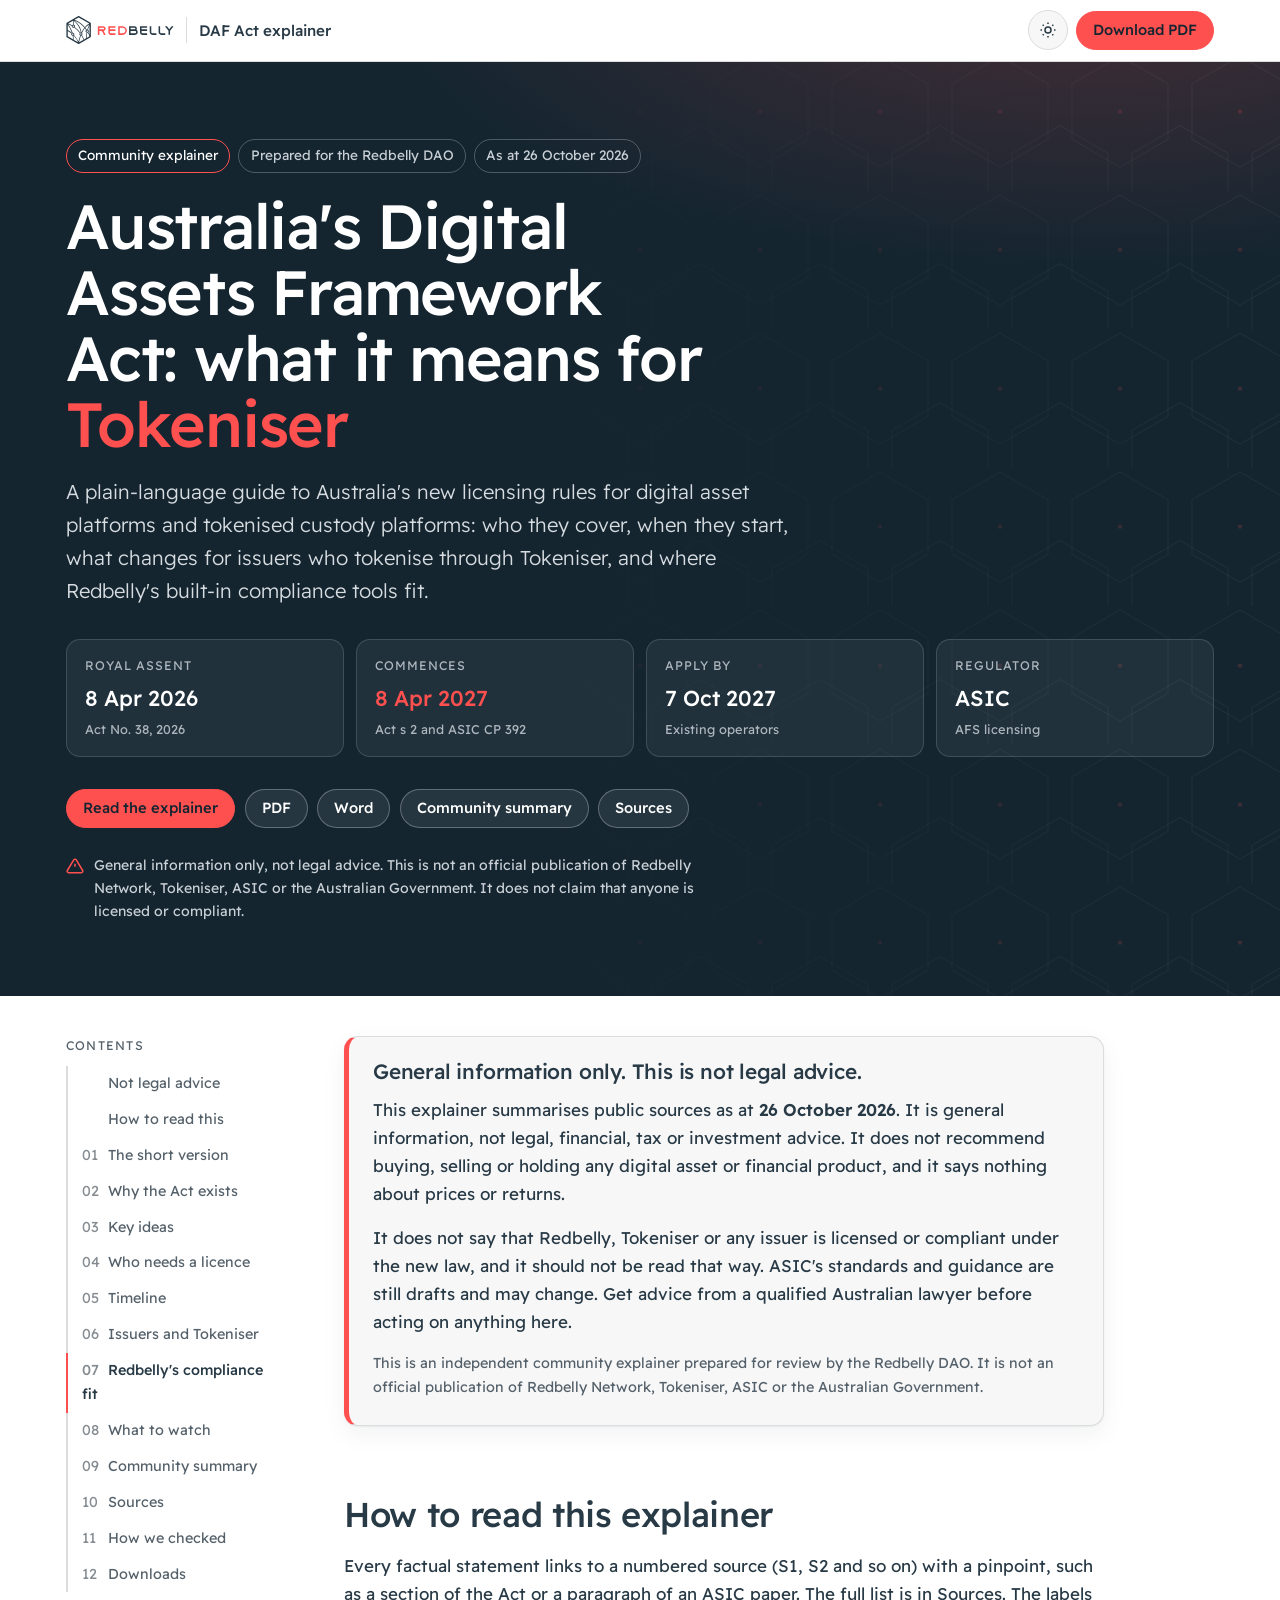
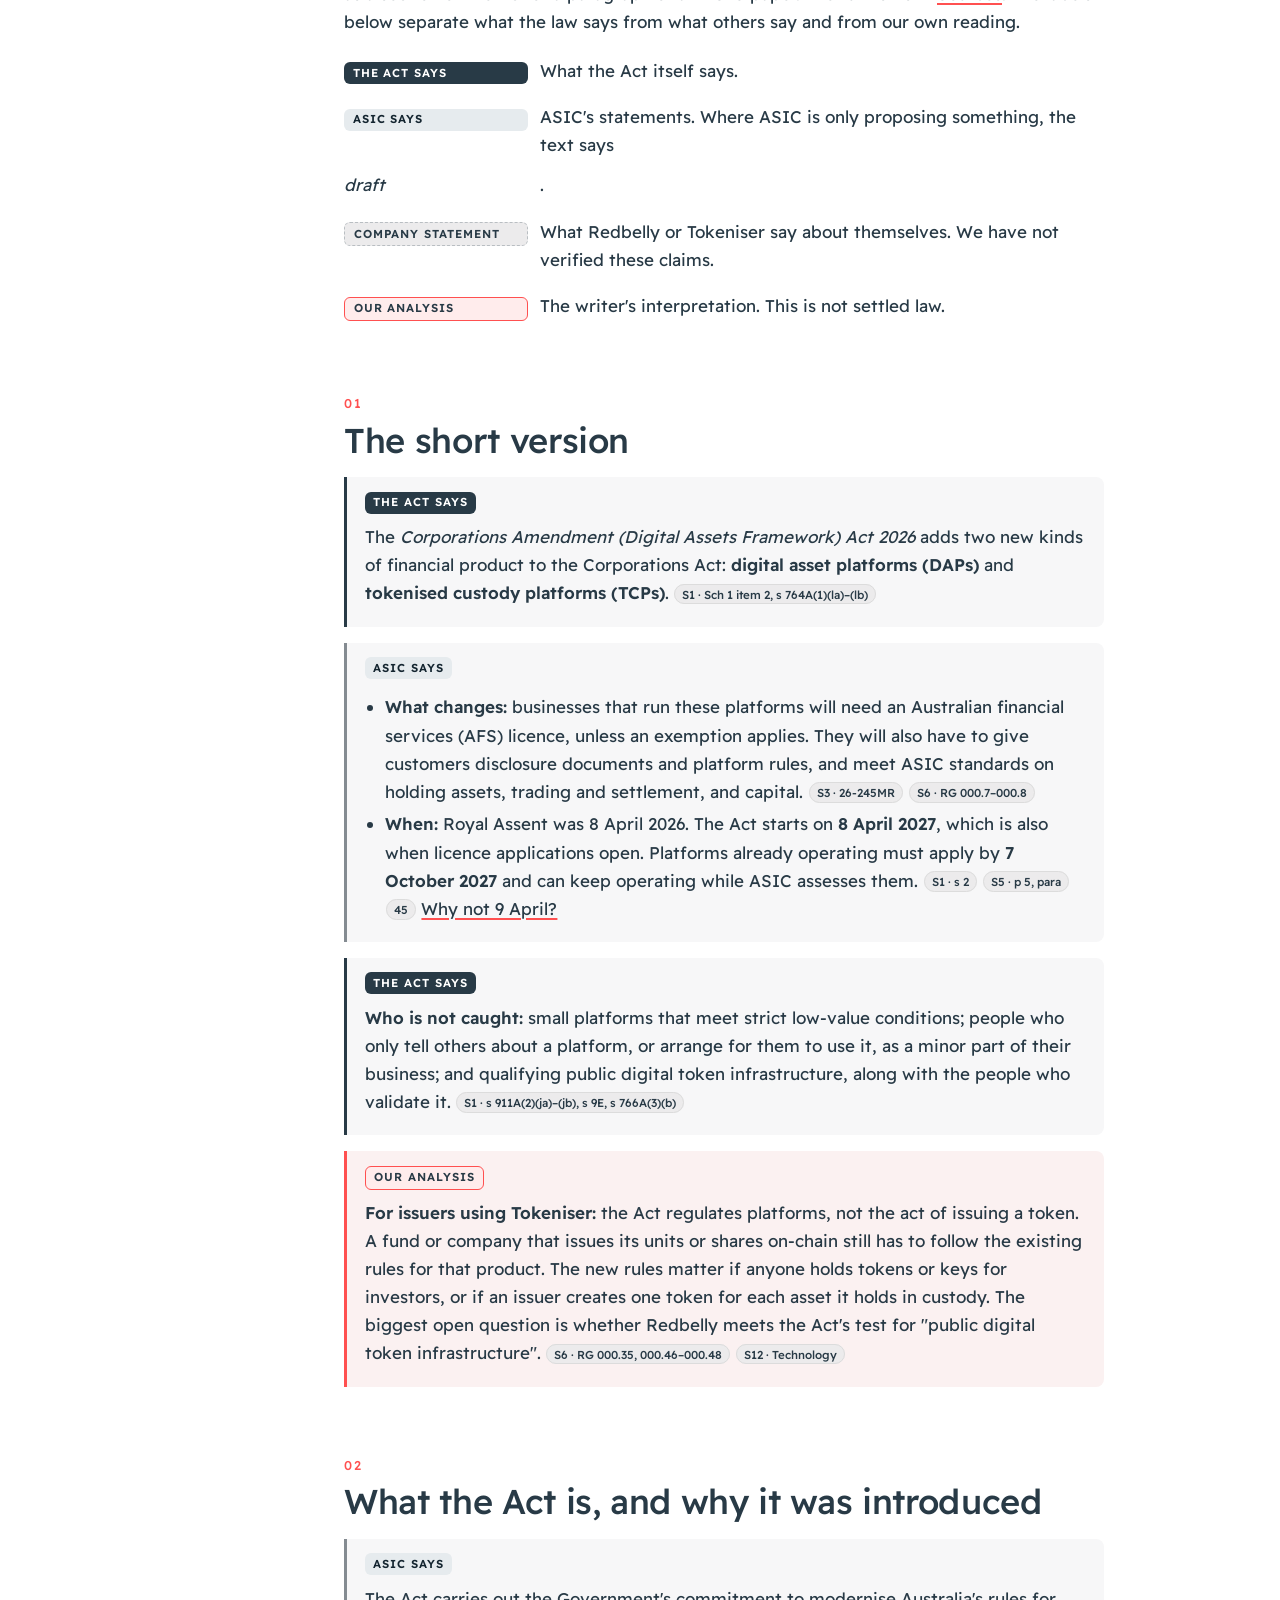
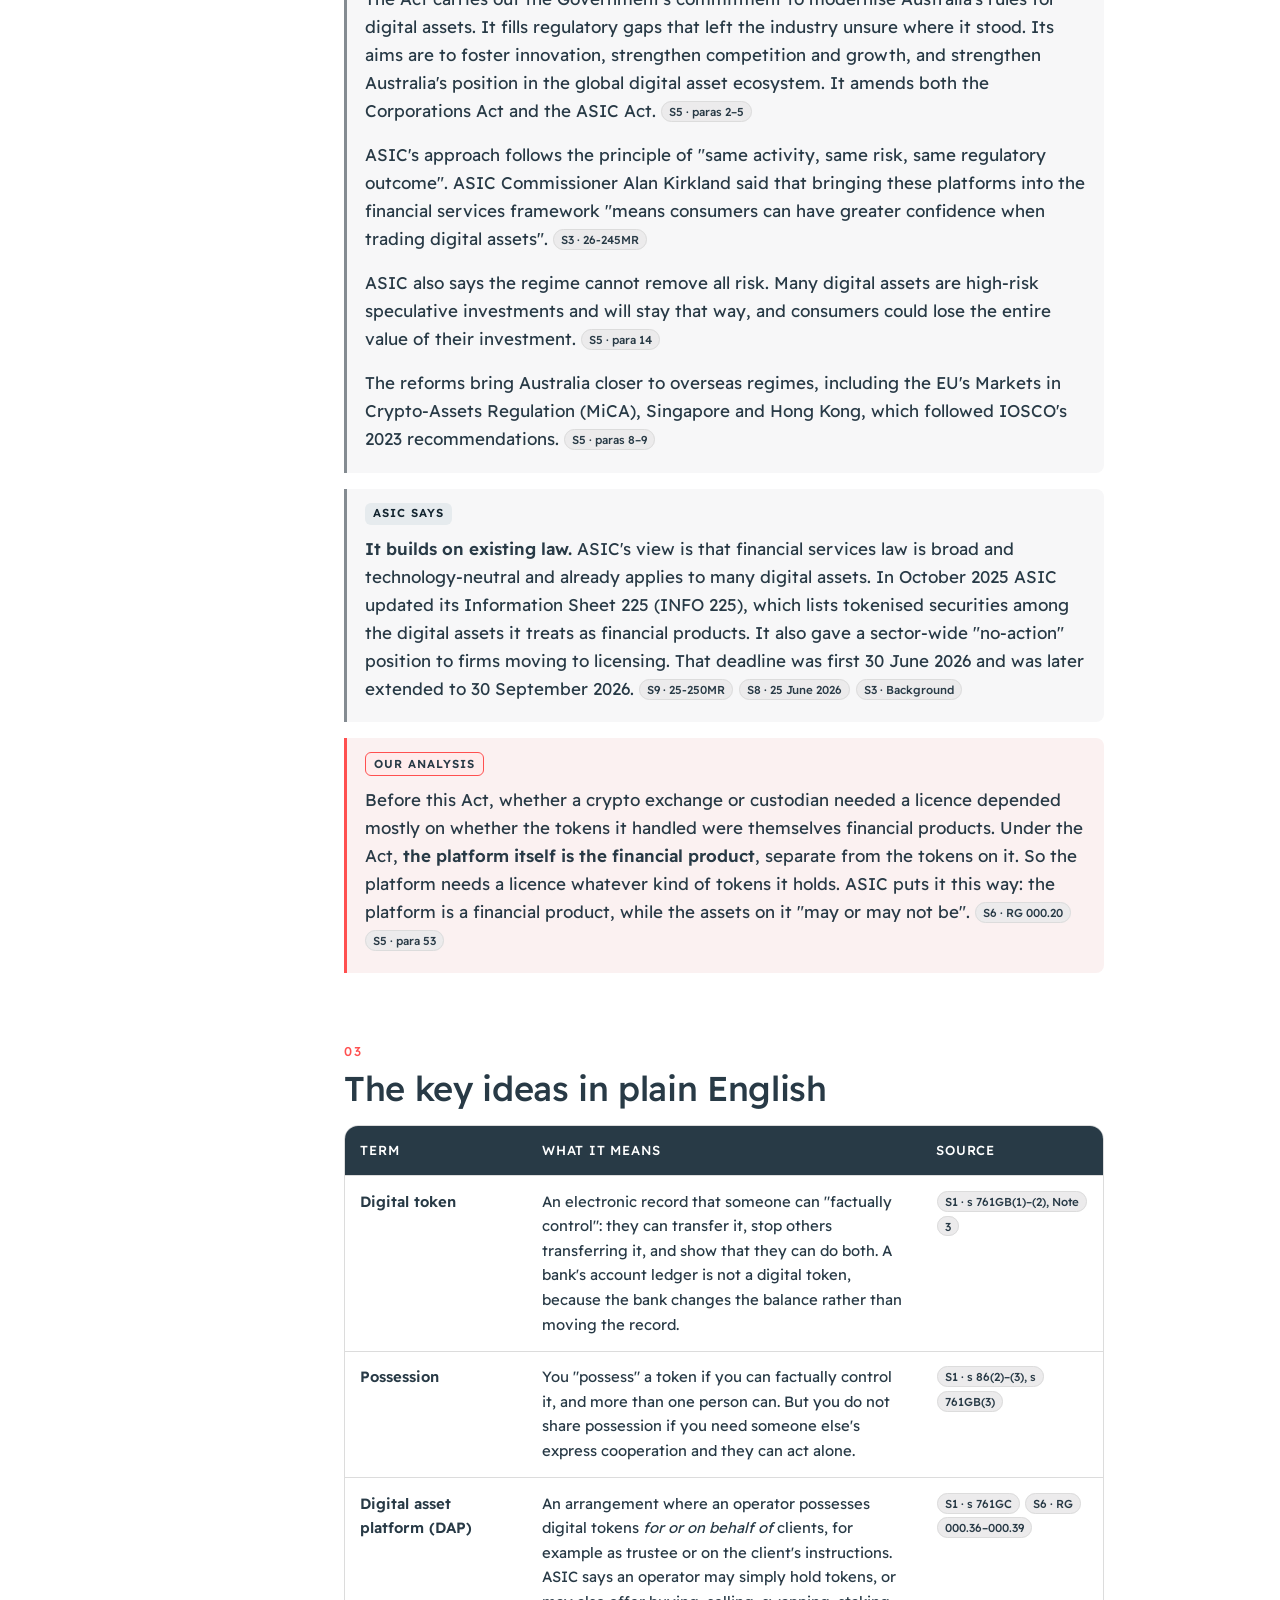
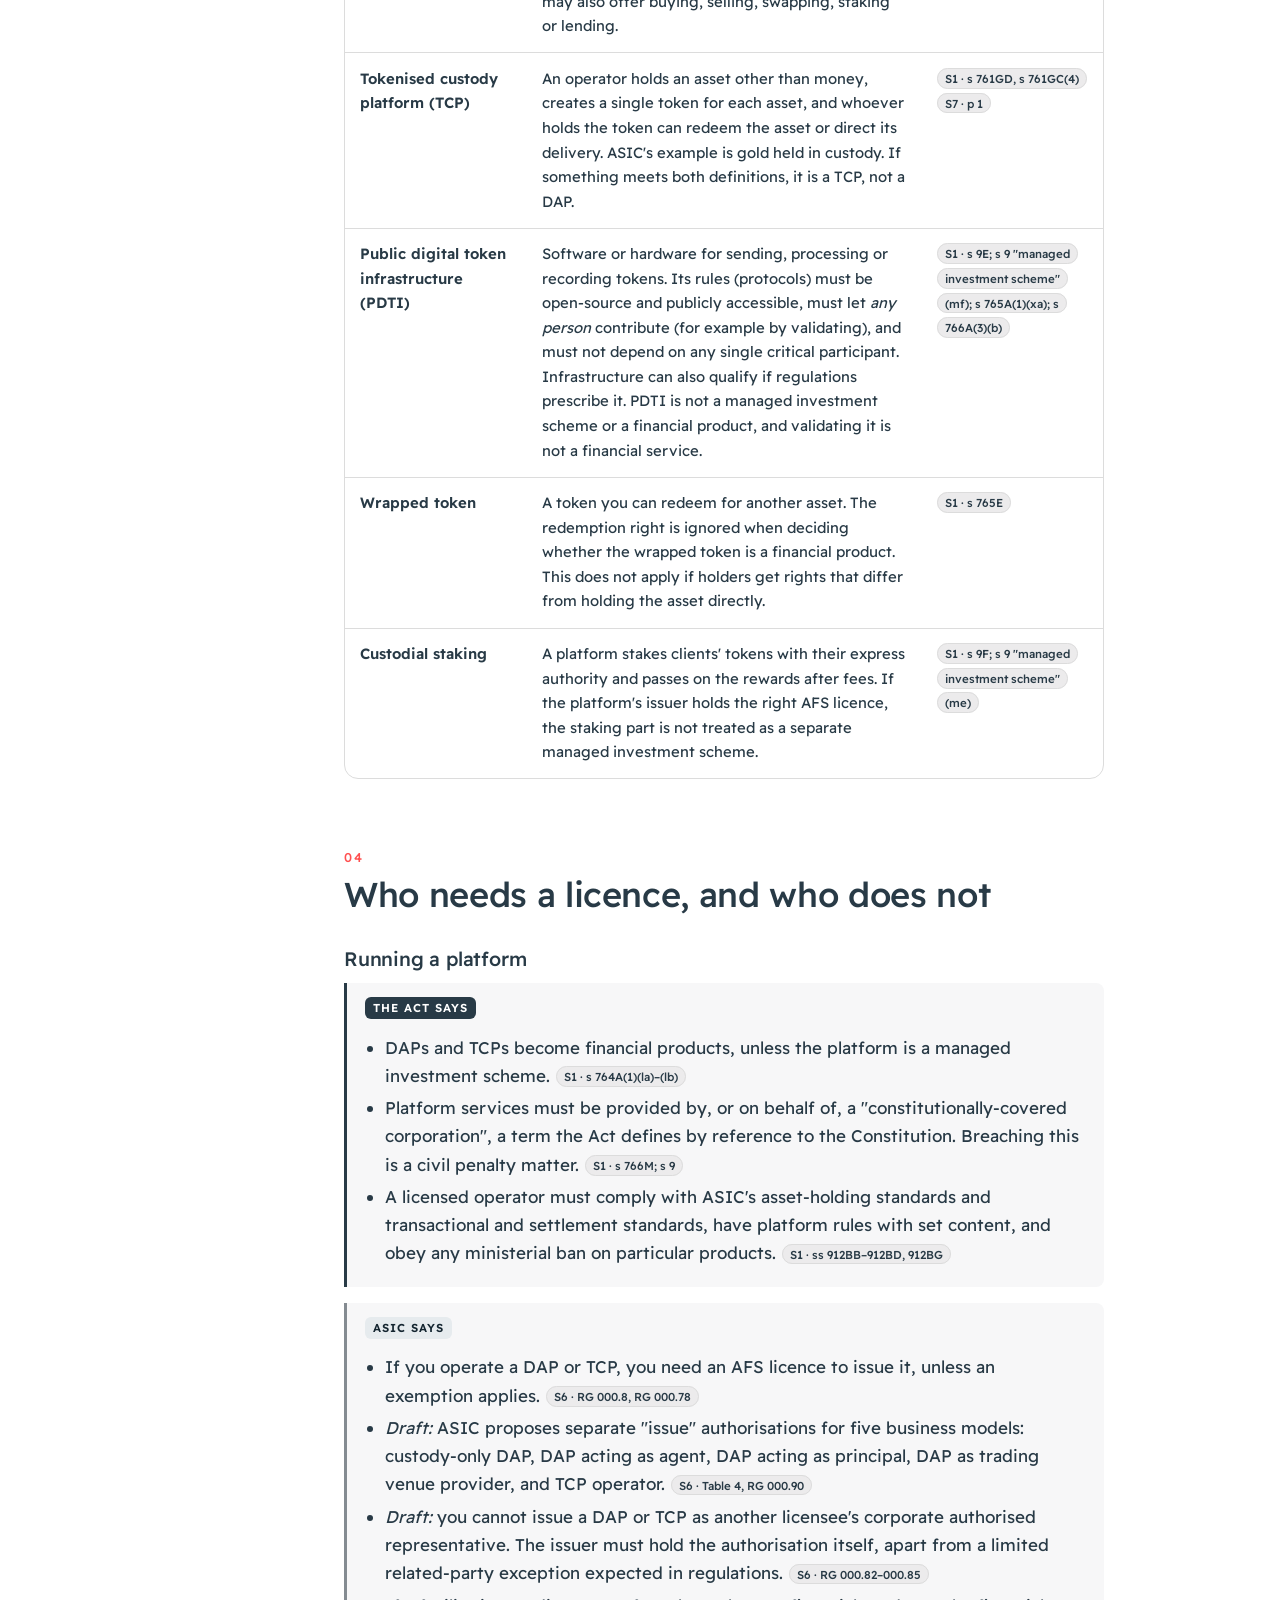
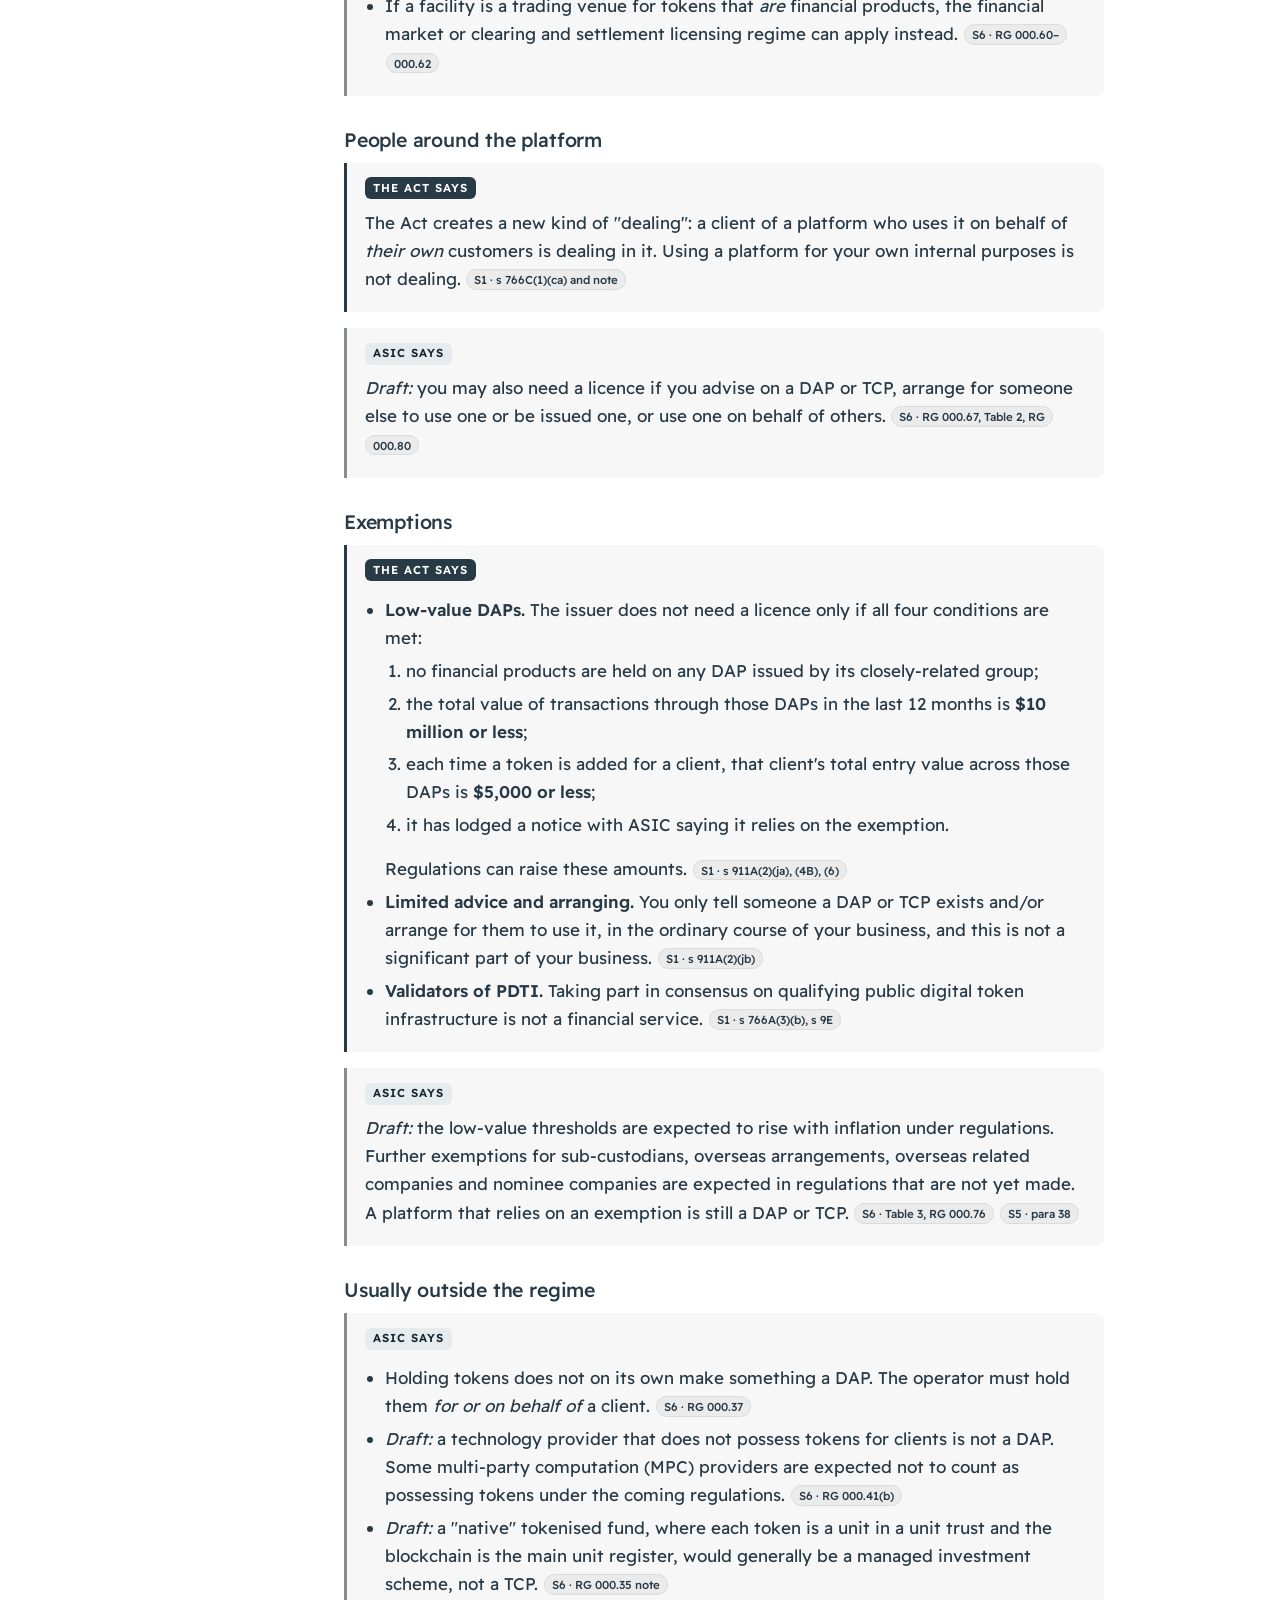
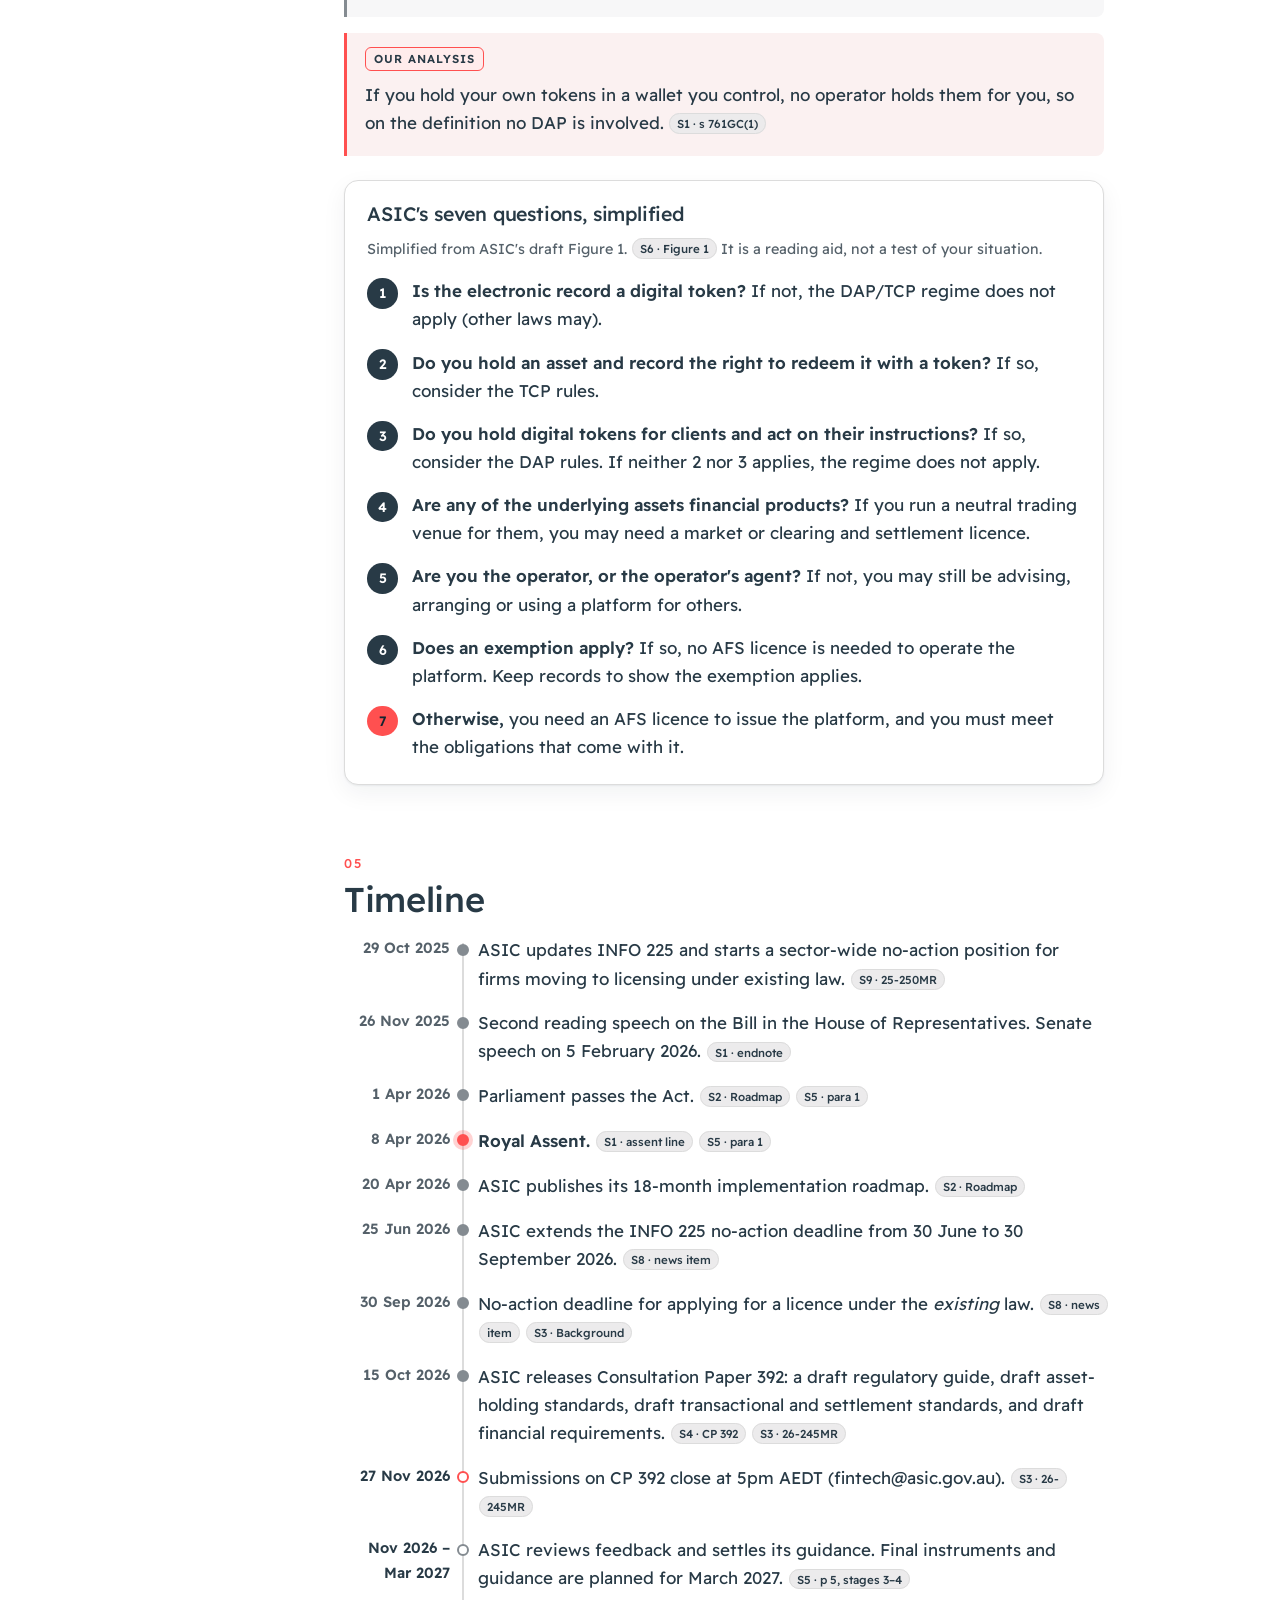
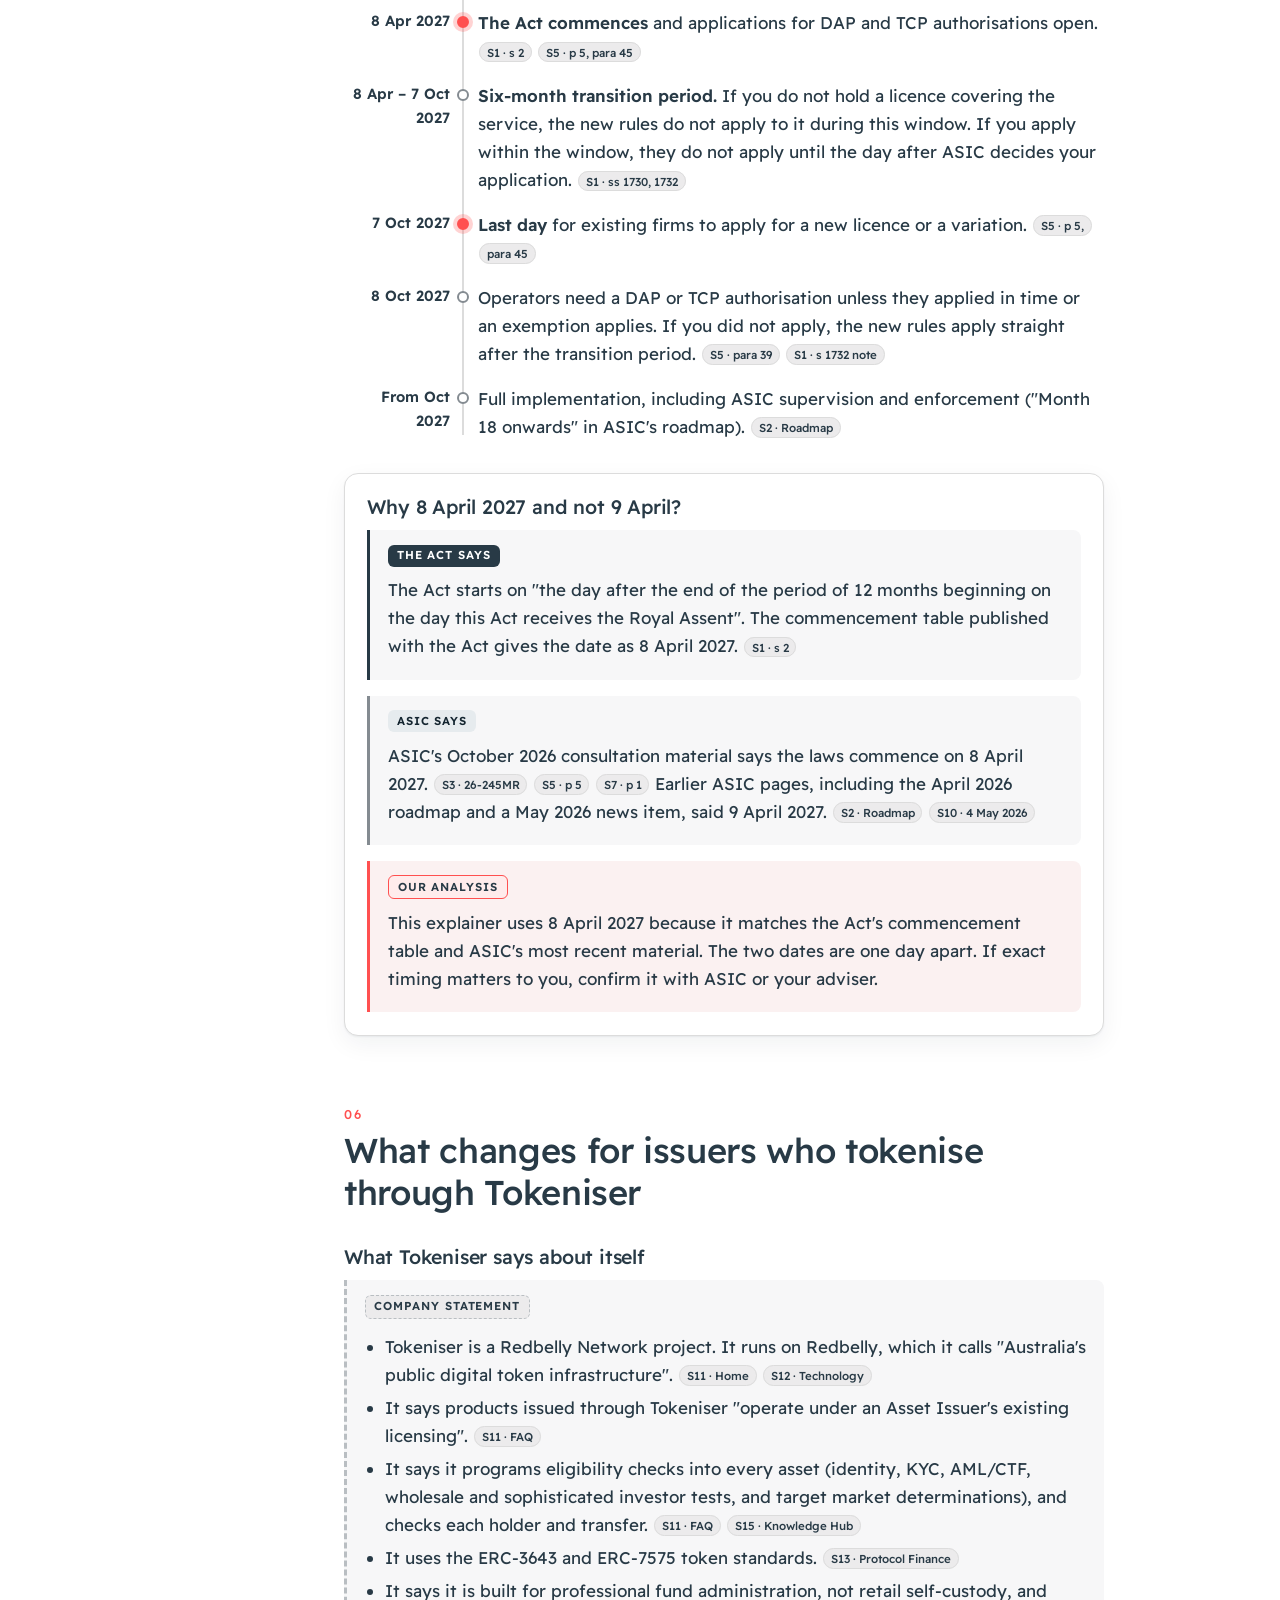
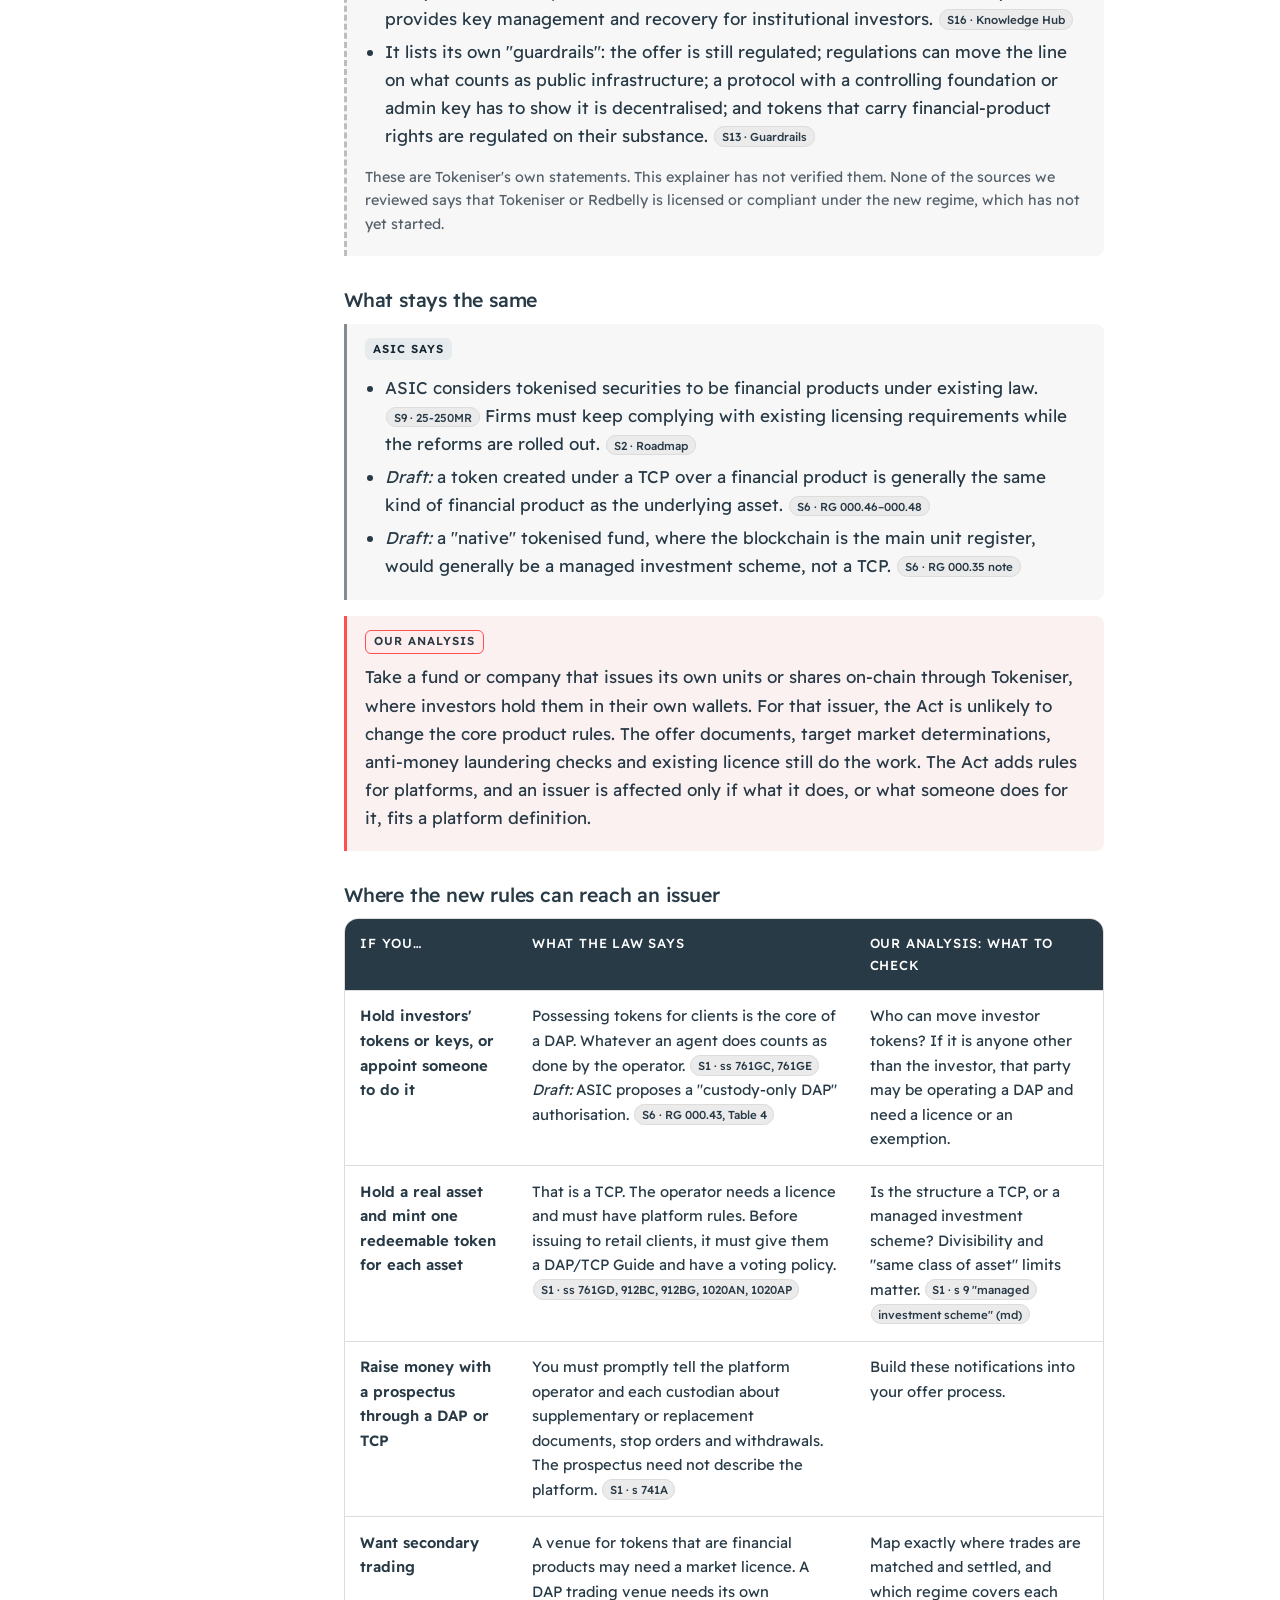
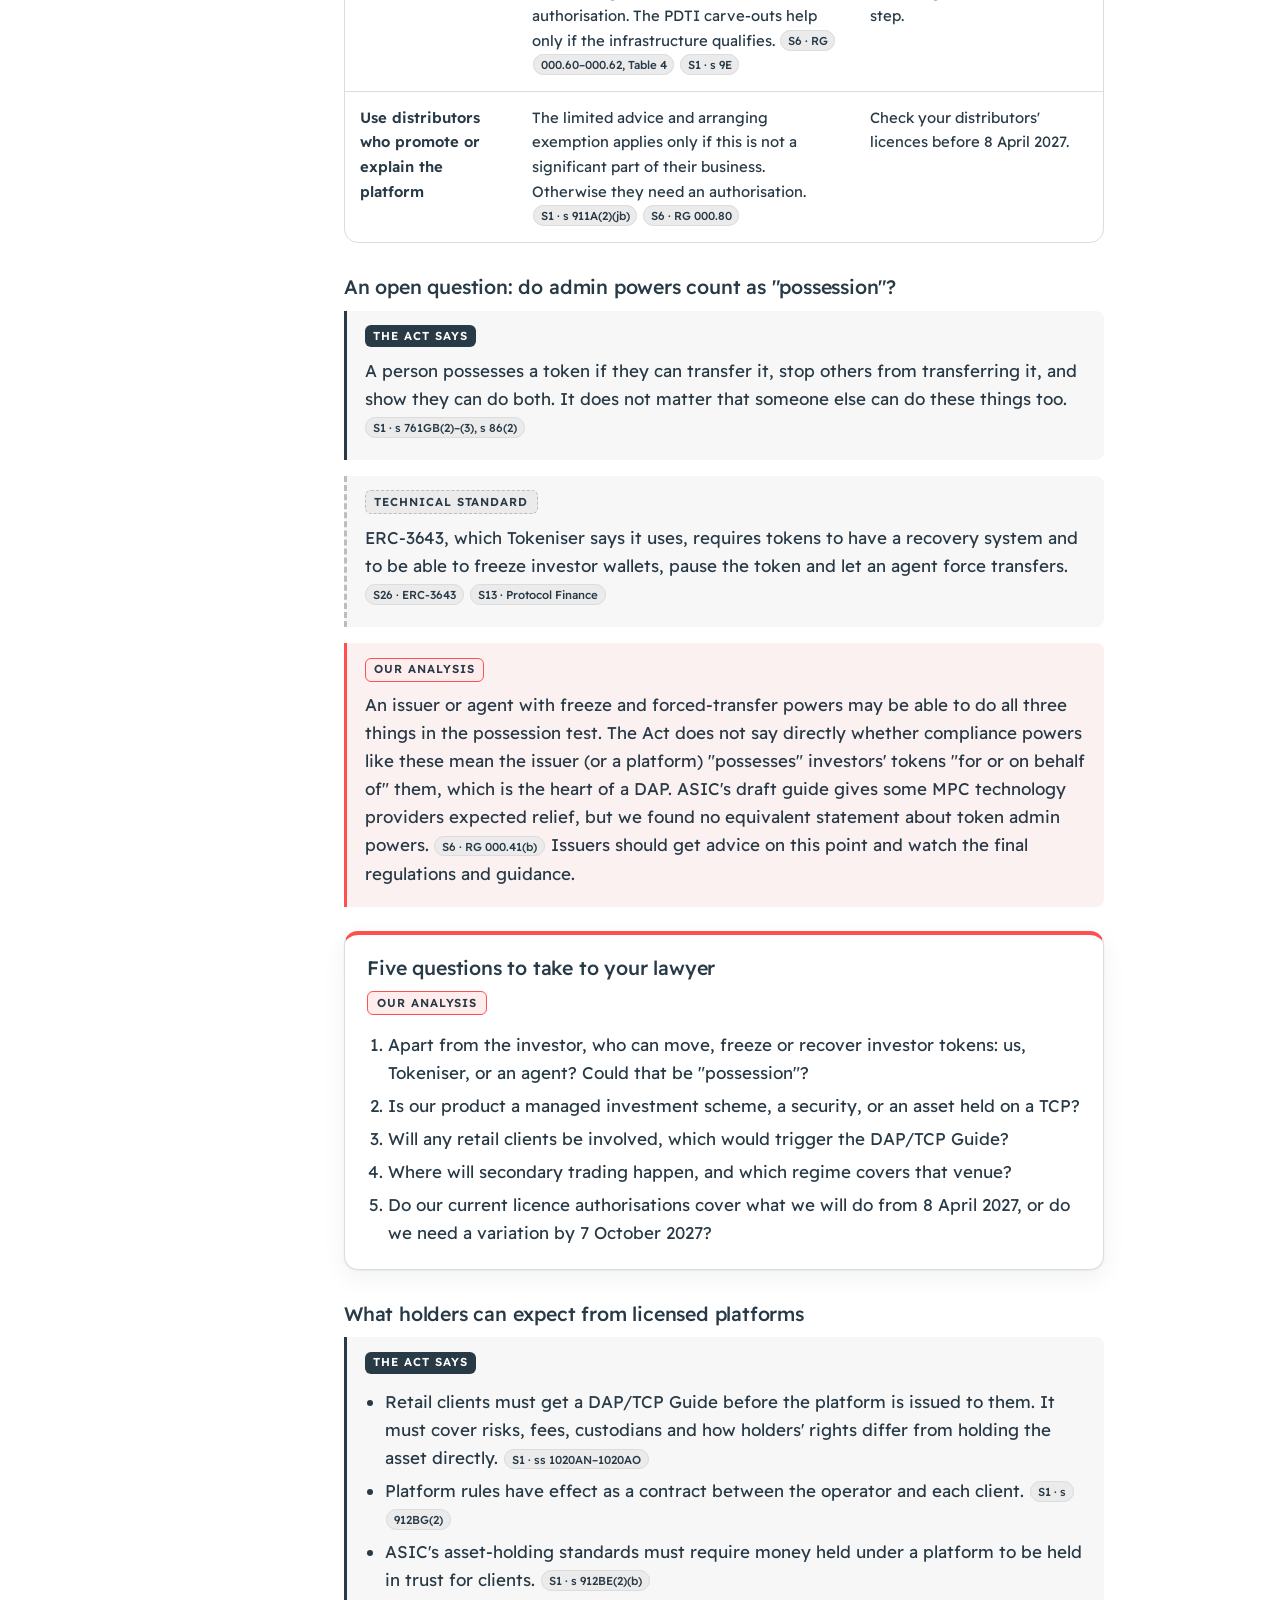
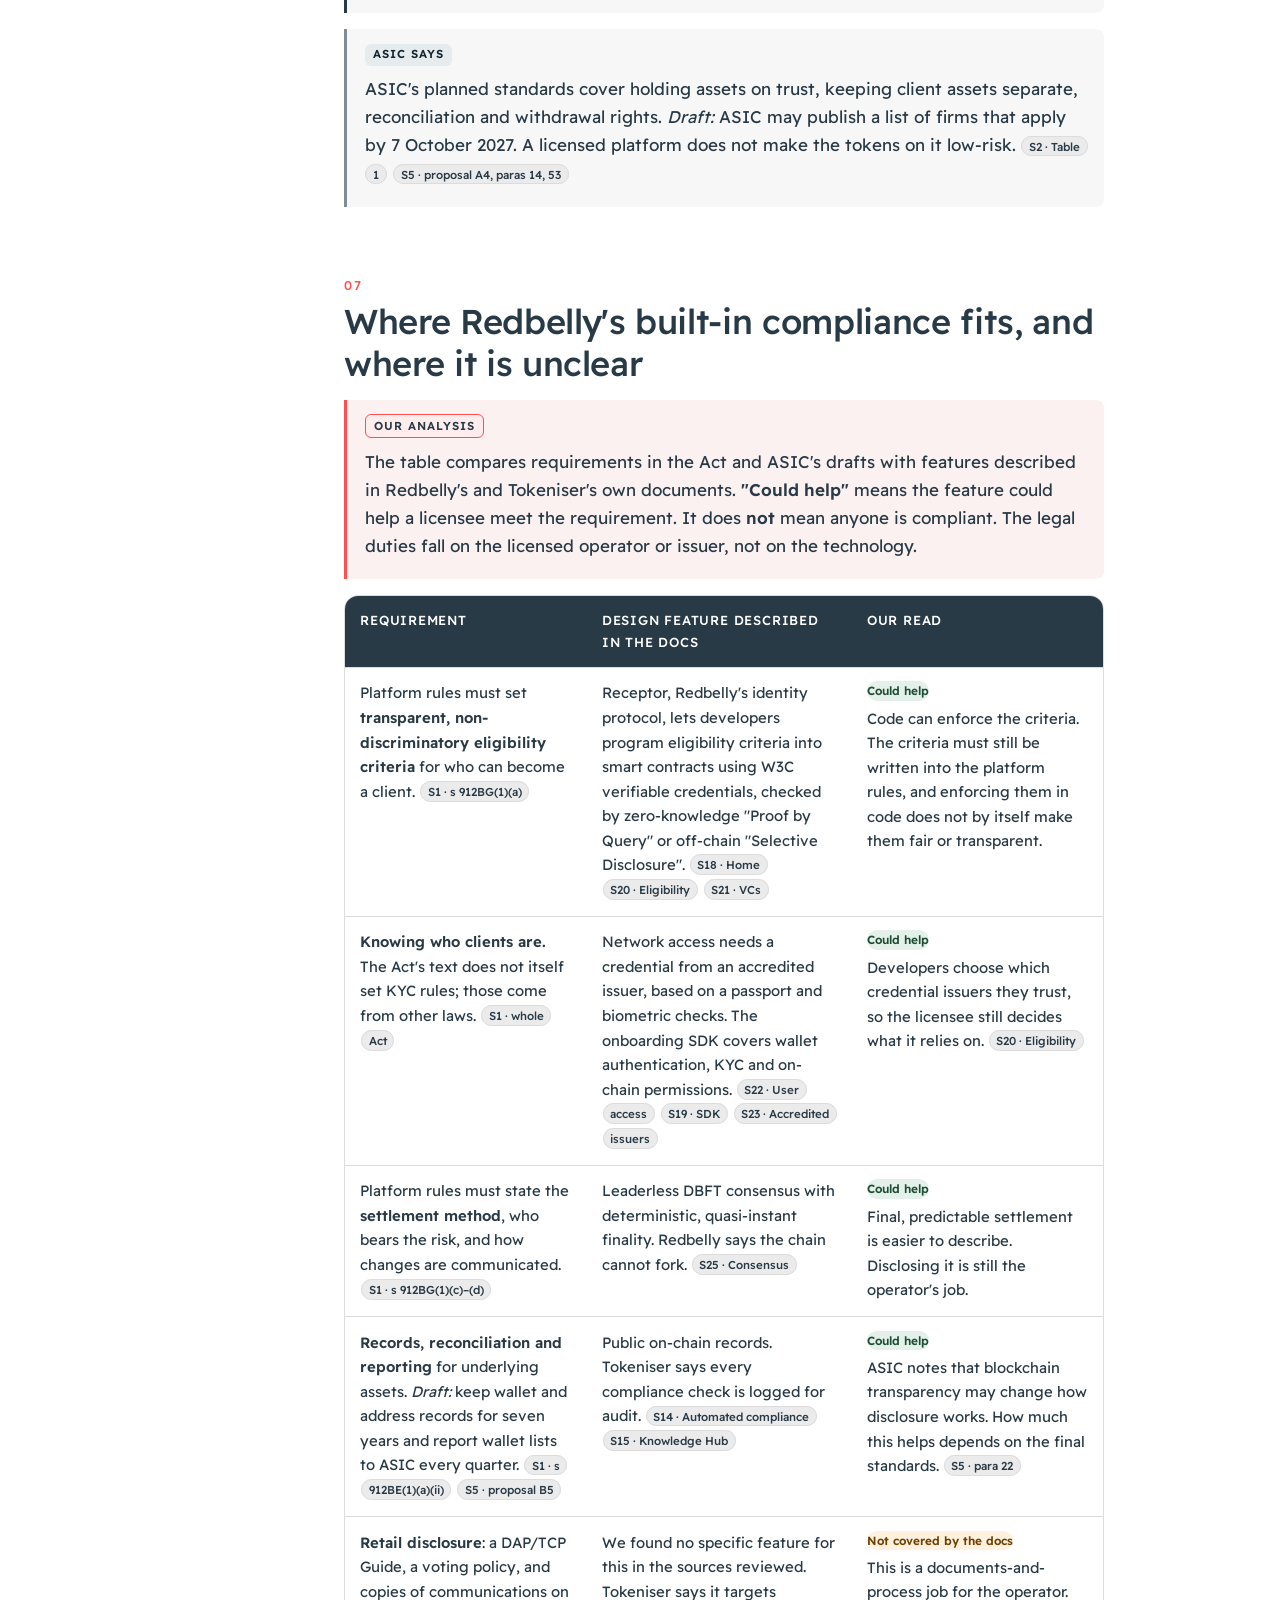
==== 4-Website/index.html @ ef651159 "Add Digital Assets Framework Act explainer, community summary, source list and website" ====
<!doctype html>
<html lang="en-AU">
<head>
<meta charset="utf-8">
<meta name="viewport" content="width=device-width, initial-scale=1">
<title>DAF Act and Tokeniser</title>
<meta name="description" content="Plain-language explainer of Australia&#x27;s Corporations Amendment (Digital Assets Framework) Act 2026: who needs a licence, key dates, what changes for issuers using Tokeniser, and where Redbelly&#x27;s compliance design fits. General information, not legal advice.">
<meta name="theme-color" content="#142530">
<meta property="og:title" content="Australia&#x27;s Digital Assets Framework Act: What It Means for Tokeniser">
<meta property="og:description" content="Plain-language explainer of Australia&#x27;s Corporations Amendment (Digital Assets Framework) Act 2026: who needs a licence, key dates, what changes for issuers using Tokeniser, and where Redbelly&#x27;s compliance design fits. General information, not legal advice.">
<meta property="og:type" content="article">
<meta name="twitter:card" content="summary">
<link rel="icon" href="assets/redbelly-isotype-red.svg" type="image/svg+xml">
<link rel="preload" href="assets/fonts/readex-pro-latin.woff2" as="font" type="font/woff2" crossorigin>
<link rel="stylesheet" href="assets/styles.css">
<script>try{var t=localStorage.getItem('daf-theme');if(t)document.documentElement.setAttribute('data-theme',t);}catch(e){}</script>
</head>
<body>
<a class="skip" href="#main">Skip to content</a>
<header class="topbar">
  <div class="inner">
    <a class="brand" href="#top" aria-label="Back to top">
      <img class="logo-light" src="assets/redbelly-logo-color.svg" alt="Redbelly" width="108" height="30">
      <img class="logo-dark" src="assets/redbelly-logo-negative.svg" alt="Redbelly" width="108" height="30">
      <span class="divider" aria-hidden="true"></span>
      <span class="site-name">DAF Act explainer</span>
    </a>
    <div class="actions">
      <button class="btn icon-btn theme-toggle" type="button" aria-label="Switch light or dark theme"><svg class="sun" viewBox="0 0 24 24" fill="none" stroke="currentColor" stroke-width="2" aria-hidden="true"><circle cx="12" cy="12" r="4"/><path d="M12 2v2M12 20v2M4.9 4.9l1.4 1.4M17.7 17.7l1.4 1.4M2 12h2M20 12h2M4.9 19.1l1.4-1.4M17.7 6.3l1.4-1.4"/></svg><svg class="moon" viewBox="0 0 24 24" fill="none" stroke="currentColor" stroke-width="2" aria-hidden="true"><path d="M21 12.8A9 9 0 1 1 11.2 3a7 7 0 0 0 9.8 9.8z"/></svg></button>
      <a class="btn primary" href="downloads/DAF-Act-Tokeniser-Explainer.pdf" download>Download PDF</a>
    </div>
  </div>
</header>
<div class="hero" id="top">
  <div class="inner">
    <div class="kicker"><span class="chip red">Community explainer</span><span class="chip">Prepared for the Redbelly DAO</span><span class="chip">As at 26 October 2026</span></div>
    <h1>Australia's Digital Assets Framework Act: what it means for <span class="hl">Tokeniser</span></h1>
    <p class="lead">A plain-language guide to Australia's new licensing rules for digital asset platforms and tokenised custody platforms: who they cover, when they start, what changes for issuers who tokenise through Tokeniser, and where Redbelly's built-in compliance tools fit.</p>
    
<div class="facts">
  <div class="fact"><div class="label">Royal Assent</div><div class="value">8 Apr 2026</div><div class="note">Act No. 38, 2026</div></div>
  <div class="fact"><div class="label">Commences</div><div class="value"><span class="red">8 Apr 2027</span></div><div class="note">Act s 2 and ASIC CP 392</div></div>
  <div class="fact"><div class="label">Apply by</div><div class="value">7 Oct 2027</div><div class="note">Existing operators</div></div>
  <div class="fact"><div class="label">Regulator</div><div class="value">ASIC</div><div class="note">AFS licensing</div></div>
</div>
    <div class="ctas">
      <a class="btn primary" href="#glance">Read the explainer</a>
      <a class="btn ghost-light" href="downloads/DAF-Act-Tokeniser-Explainer.pdf" download>PDF</a>
      <a class="btn ghost-light" href="downloads/DAF-Act-Tokeniser-Explainer.docx" download>Word</a>
      <a class="btn ghost-light" href="#community">Community summary</a>
      <a class="btn ghost-light" href="#sources">Sources</a>
    </div>
    <p class="disclaimer-strip"><svg viewBox="0 0 24 24" fill="none" stroke="currentColor" stroke-width="2" aria-hidden="true"><path d="M12 9v4M12 17h.01"/><path d="M10.3 3.9 1.8 18a2 2 0 0 0 1.7 3h17a2 2 0 0 0 1.7-3L13.7 3.9a2 2 0 0 0-3.4 0z"/></svg><span>General information only, not legal advice. This is not an official publication of Redbelly Network, Tokeniser, ASIC or the Australian Government. It does not claim that anyone is licensed or compliant.</span></p>
  </div>
</div>
<div class="layout">
  <nav class="toc" aria-label="Contents"><div class="toc-title">Contents</div><ol><li><a href="#notice"><span class="num"></span>Not legal advice</a></li><li><a href="#how-to-read"><span class="num"></span>How to read this</a></li><li><a href="#glance"><span class="num">01</span>The short version</a></li><li><a href="#why"><span class="num">02</span>Why the Act exists</a></li><li><a href="#terms"><span class="num">03</span>Key ideas</a></li><li><a href="#licence"><span class="num">04</span>Who needs a licence</a></li><li><a href="#timeline"><span class="num">05</span>Timeline</a></li><li><a href="#issuers"><span class="num">06</span>Issuers and Tokeniser</a></li><li><a href="#redbelly"><span class="num">07</span>Redbelly&#x27;s compliance fit</a></li><li><a href="#next"><span class="num">08</span>What to watch</a></li><li><a href="#community"><span class="num">09</span>Community summary</a></li><li><a href="#sources"><span class="num">10</span>Sources</a></li><li><a href="#verification"><span class="num">11</span>How we checked</a></li><li><a href="#downloads"><span class="num">12</span>Downloads</a></li></ol></nav>
  <main id="main">
    <details class="mobile-toc"><summary>Contents</summary><ol><li><a href="#notice">Not legal advice</a></li><li><a href="#how-to-read">How to read this</a></li><li><a href="#glance">The short version</a></li><li><a href="#why">Why the Act exists</a></li><li><a href="#terms">Key ideas</a></li><li><a href="#licence">Who needs a licence</a></li><li><a href="#timeline">Timeline</a></li><li><a href="#issuers">Issuers and Tokeniser</a></li><li><a href="#redbelly">Redbelly&#x27;s compliance fit</a></li><li><a href="#next">What to watch</a></li><li><a href="#community">Community summary</a></li><li><a href="#sources">Sources</a></li><li><a href="#verification">How we checked</a></li><li><a href="#downloads">Downloads</a></li></ol></details>
    <section id="notice" class="notice" aria-labelledby="notice-h">
  <h2 id="notice-h">General information only. This is not legal advice.</h2>
  <p>This explainer summarises public sources as at <strong>26 October 2026</strong>. It is general information, not legal, financial, tax or investment advice. It does not recommend buying, selling or holding any digital asset or financial product, and it says nothing about prices or returns.</p>
  <p>It does not say that Redbelly, Tokeniser or any issuer is licensed or compliant under the new law, and it should not be read that way. ASIC's standards and guidance are still drafts and may change. Get advice from a qualified Australian lawyer before acting on anything here.</p>
  <p class="small">This is an independent community explainer prepared for review by the Redbelly DAO. It is not an official publication of Redbelly Network, Tokeniser, ASIC or the Australian Government.</p>
</section>

<section id="how-to-read" aria-labelledby="how-h">
  <h2 id="how-h">How to read this explainer</h2>
  <p>Every factual statement links to a numbered source (S1, S2 and so on) with a pinpoint, such as a section of the Act or a paragraph of an ASIC paper. The full list is in <a href="#sources">Sources</a>. The labels below separate what the law says from what others say and from our own reading.</p>
  <ul class="legend">
    <li><span class="tag law">The Act says</span> What the Act itself says.</li>
    <li><span class="tag asic">ASIC says</span> ASIC's statements. Where ASIC is only proposing something, the text says <em>draft</em>.</li>
    <li><span class="tag company">Company statement</span> What Redbelly or Tokeniser say about themselves. We have not verified these claims.</li>
    <li><span class="tag analysis">Our analysis</span> The writer's interpretation. This is not settled law.</li>
  </ul>
</section>

<section id="glance" aria-labelledby="glance-h">
  <p class="eyebrow">01</p>
  <h2 id="glance-h">The short version</h2>
  <div class="claim law"><span class="tag law">The Act says</span>
    <p>The <em>Corporations Amendment (Digital Assets Framework) Act 2026</em> adds two new kinds of financial product to the Corporations Act: <strong>digital asset platforms (DAPs)</strong> and <strong>tokenised custody platforms (TCPs)</strong>. <a class="cite" href="#S1" title="Corporations Amendment (Digital Assets Framework) Act 2026 (No. 38, 2026), as made, C2026A00038 (Federal Register of Legislation (Australian Government)) Sch 1 item 2, s 764A(1)(la)–(lb)">S1&nbsp;·&nbsp;Sch 1 item 2, s 764A(1)(la)–(lb)</a></p>
  </div>
  <div class="claim asic"><span class="tag asic">ASIC says</span>
    <ul>
      <li><strong>What changes:</strong> businesses that run these platforms will need an Australian financial services (AFS) licence, unless an exemption applies. They will also have to give customers disclosure documents and platform rules, and meet ASIC standards on holding assets, trading and settlement, and capital. <a class="cite" href="#S3" title="26-245MR ASIC consults on implementation of new digital asset laws (ASIC) 26-245MR">S3&nbsp;·&nbsp;26-245MR</a> <a class="cite" href="#S6" title="Attachment 1 to CP 392: Draft Regulatory Guide 000 Digital asset platforms and tokenised custody platforms (draft RG 000) (ASIC) RG 000.7–000.8">S6&nbsp;·&nbsp;RG 000.7–000.8</a></li>
      <li><strong>When:</strong> Royal Assent was 8 April 2026. The Act starts on <strong>8 April 2027</strong>, which is also when licence applications open. Platforms already operating must apply by <strong>7 October 2027</strong> and can keep operating while ASIC assesses them. <a class="cite" href="#S1" title="Corporations Amendment (Digital Assets Framework) Act 2026 (No. 38, 2026), as made, C2026A00038 (Federal Register of Legislation (Australian Government)) s 2">S1&nbsp;·&nbsp;s 2</a> <a class="cite" href="#S5" title="Consultation Paper 392 (CP 392), Digital asset law reform implementation: Proposed standards and guidance (PDF) (ASIC) p 5, para 45">S5&nbsp;·&nbsp;p 5, para 45</a> <a href="#date-note">Why not 9 April?</a></li>
    </ul>
  </div>
  <div class="claim law"><span class="tag law">The Act says</span>
    <p><strong>Who is not caught:</strong> small platforms that meet strict low-value conditions; people who only tell others about a platform, or arrange for them to use it, as a minor part of their business; and qualifying public digital token infrastructure, along with the people who validate it. <a class="cite" href="#S1" title="Corporations Amendment (Digital Assets Framework) Act 2026 (No. 38, 2026), as made, C2026A00038 (Federal Register of Legislation (Australian Government)) s 911A(2)(ja)–(jb), s 9E, s 766A(3)(b)">S1&nbsp;·&nbsp;s 911A(2)(ja)–(jb), s 9E, s 766A(3)(b)</a></p>
  </div>
  <div class="claim analysis"><span class="tag analysis">Our analysis</span>
    <p><strong>For issuers using Tokeniser:</strong> the Act regulates platforms, not the act of issuing a token. A fund or company that issues its units or shares on-chain still has to follow the existing rules for that product. The new rules matter if anyone holds tokens or keys for investors, or if an issuer creates one token for each asset it holds in custody. The biggest open question is whether Redbelly meets the Act's test for "public digital token infrastructure". <a class="cite" href="#S6" title="Attachment 1 to CP 392: Draft Regulatory Guide 000 Digital asset platforms and tokenised custody platforms (draft RG 000) (ASIC) RG 000.35, 000.46–000.48">S6&nbsp;·&nbsp;RG 000.35, 000.46–000.48</a> <a class="cite" href="#S12" title="Tokeniser: Our Technology (Tokeniser Pty Ltd) Technology">S12&nbsp;·&nbsp;Technology</a></p>
  </div>
</section>

<section id="why" aria-labelledby="why-h">
  <p class="eyebrow">02</p>
  <h2 id="why-h">What the Act is, and why it was introduced</h2>
  <div class="claim asic"><span class="tag asic">ASIC says</span>
    <p>The Act carries out the Government's commitment to modernise Australia's rules for digital assets. It fills regulatory gaps that left the industry unsure where it stood. Its aims are to foster innovation, strengthen competition and growth, and strengthen Australia's position in the global digital asset ecosystem. It amends both the Corporations Act and the ASIC Act. <a class="cite" href="#S5" title="Consultation Paper 392 (CP 392), Digital asset law reform implementation: Proposed standards and guidance (PDF) (ASIC) paras 2–5">S5&nbsp;·&nbsp;paras 2–5</a></p>
    <p>ASIC's approach follows the principle of "same activity, same risk, same regulatory outcome". ASIC Commissioner Alan Kirkland said that bringing these platforms into the financial services framework "means consumers can have greater confidence when trading digital assets". <a class="cite" href="#S3" title="26-245MR ASIC consults on implementation of new digital asset laws (ASIC) 26-245MR">S3&nbsp;·&nbsp;26-245MR</a></p>
    <p>ASIC also says the regime cannot remove all risk. Many digital assets are high-risk speculative investments and will stay that way, and consumers could lose the entire value of their investment. <a class="cite" href="#S5" title="Consultation Paper 392 (CP 392), Digital asset law reform implementation: Proposed standards and guidance (PDF) (ASIC) para 14">S5&nbsp;·&nbsp;para 14</a></p>
    <p>The reforms bring Australia closer to overseas regimes, including the EU's Markets in Crypto-Assets Regulation (MiCA), Singapore and Hong Kong, which followed IOSCO's 2023 recommendations. <a class="cite" href="#S5" title="Consultation Paper 392 (CP 392), Digital asset law reform implementation: Proposed standards and guidance (PDF) (ASIC) paras 8–9">S5&nbsp;·&nbsp;paras 8–9</a></p>
  </div>
  <div class="claim asic"><span class="tag asic">ASIC says</span>
    <p><strong>It builds on existing law.</strong> ASIC's view is that financial services law is broad and technology-neutral and already applies to many digital assets. In October 2025 ASIC updated its Information Sheet 225 (INFO 225), which lists tokenised securities among the digital assets it treats as financial products. It also gave a sector-wide "no-action" position to firms moving to licensing. That deadline was first 30 June 2026 and was later extended to 30 September 2026. <a class="cite" href="#S9" title="25-250MR Updated ASIC guidance supports digital asset innovation and boosts investor protection (ASIC) 25-250MR">S9&nbsp;·&nbsp;25-250MR</a> <a class="cite" href="#S8" title="ASIC extends no-action position for digital asset businesses to 30 September 2026 (ASIC) 25 June 2026">S8&nbsp;·&nbsp;25 June 2026</a> <a class="cite" href="#S3" title="26-245MR ASIC consults on implementation of new digital asset laws (ASIC) Background">S3&nbsp;·&nbsp;Background</a></p>
  </div>
  <div class="claim analysis"><span class="tag analysis">Our analysis</span>
    <p>Before this Act, whether a crypto exchange or custodian needed a licence depended mostly on whether the tokens it handled were themselves financial products. Under the Act, <strong>the platform itself is the financial product</strong>, separate from the tokens on it. So the platform needs a licence whatever kind of tokens it holds. ASIC puts it this way: the platform is a financial product, while the assets on it "may or may not be". <a class="cite" href="#S6" title="Attachment 1 to CP 392: Draft Regulatory Guide 000 Digital asset platforms and tokenised custody platforms (draft RG 000) (ASIC) RG 000.20">S6&nbsp;·&nbsp;RG 000.20</a> <a class="cite" href="#S5" title="Consultation Paper 392 (CP 392), Digital asset law reform implementation: Proposed standards and guidance (PDF) (ASIC) para 53">S5&nbsp;·&nbsp;para 53</a></p>
  </div>
</section>

<section id="terms" aria-labelledby="terms-h">
  <p class="eyebrow">03</p>
  <h2 id="terms-h">The key ideas in plain English</h2>
  <div class="table-wrap">
  <table class="terms">
    <thead><tr><th scope="col">Term</th><th scope="col">What it means</th><th scope="col">Source</th></tr></thead>
    <tbody>
      <tr><th data-label="Term" scope="row">Digital token</th><td data-label="What it means">An electronic record that someone can "factually control": they can transfer it, stop others transferring it, and show that they can do both. A bank's account ledger is not a digital token, because the bank changes the balance rather than moving the record.</td><td data-label="Source"><a class="cite" href="#S1" title="Corporations Amendment (Digital Assets Framework) Act 2026 (No. 38, 2026), as made, C2026A00038 (Federal Register of Legislation (Australian Government)) s 761GB(1)–(2), Note 3">S1&nbsp;·&nbsp;s 761GB(1)–(2), Note 3</a></td></tr>
      <tr><th data-label="Term" scope="row">Possession</th><td data-label="What it means">You "possess" a token if you can factually control it, and more than one person can. But you do not share possession if you need someone else's express cooperation and they can act alone.</td><td data-label="Source"><a class="cite" href="#S1" title="Corporations Amendment (Digital Assets Framework) Act 2026 (No. 38, 2026), as made, C2026A00038 (Federal Register of Legislation (Australian Government)) s 86(2)–(3), s 761GB(3)">S1&nbsp;·&nbsp;s 86(2)–(3), s 761GB(3)</a></td></tr>
      <tr><th data-label="Term" scope="row">Digital asset platform (DAP)</th><td data-label="What it means">An arrangement where an operator possesses digital tokens <em>for or on behalf of</em> clients, for example as trustee or on the client's instructions. ASIC says an operator may simply hold tokens, or may also offer buying, selling, swapping, staking or lending.</td><td data-label="Source"><a class="cite" href="#S1" title="Corporations Amendment (Digital Assets Framework) Act 2026 (No. 38, 2026), as made, C2026A00038 (Federal Register of Legislation (Australian Government)) s 761GC">S1&nbsp;·&nbsp;s 761GC</a> <a class="cite" href="#S6" title="Attachment 1 to CP 392: Draft Regulatory Guide 000 Digital asset platforms and tokenised custody platforms (draft RG 000) (ASIC) RG 000.36–000.39">S6&nbsp;·&nbsp;RG 000.36–000.39</a></td></tr>
      <tr><th data-label="Term" scope="row">Tokenised custody platform (TCP)</th><td data-label="What it means">An operator holds an asset other than money, creates a single token for each asset, and whoever holds the token can redeem the asset or direct its delivery. ASIC's example is gold held in custody. If something meets both definitions, it is a TCP, not a DAP.</td><td data-label="Source"><a class="cite" href="#S1" title="Corporations Amendment (Digital Assets Framework) Act 2026 (No. 38, 2026), as made, C2026A00038 (Federal Register of Legislation (Australian Government)) s 761GD, s 761GC(4)">S1&nbsp;·&nbsp;s 761GD, s 761GC(4)</a> <a class="cite" href="#S7" title="User guide for CP 392: Digital asset law reform implementation, consultation package reader guide (PDF) (ASIC) p 1">S7&nbsp;·&nbsp;p 1</a></td></tr>
      <tr><th data-label="Term" scope="row">Public digital token infrastructure (PDTI)</th><td data-label="What it means">Software or hardware for sending, processing or recording tokens. Its rules (protocols) must be open-source and publicly accessible, must let <em>any person</em> contribute (for example by validating), and must not depend on any single critical participant. Infrastructure can also qualify if regulations prescribe it. PDTI is not a managed investment scheme or a financial product, and validating it is not a financial service.</td><td data-label="Source"><a class="cite" href="#S1" title="Corporations Amendment (Digital Assets Framework) Act 2026 (No. 38, 2026), as made, C2026A00038 (Federal Register of Legislation (Australian Government)) s 9E; s 9 &quot;managed investment scheme&quot; (mf); s 765A(1)(xa); s 766A(3)(b)">S1&nbsp;·&nbsp;s 9E; s 9 &quot;managed investment scheme&quot; (mf); s 765A(1)(xa); s 766A(3)(b)</a></td></tr>
      <tr><th data-label="Term" scope="row">Wrapped token</th><td data-label="What it means">A token you can redeem for another asset. The redemption right is ignored when deciding whether the wrapped token is a financial product. This does not apply if holders get rights that differ from holding the asset directly.</td><td data-label="Source"><a class="cite" href="#S1" title="Corporations Amendment (Digital Assets Framework) Act 2026 (No. 38, 2026), as made, C2026A00038 (Federal Register of Legislation (Australian Government)) s 765E">S1&nbsp;·&nbsp;s 765E</a></td></tr>
      <tr><th data-label="Term" scope="row">Custodial staking</th><td data-label="What it means">A platform stakes clients' tokens with their express authority and passes on the rewards after fees. If the platform's issuer holds the right AFS licence, the staking part is not treated as a separate managed investment scheme.</td><td data-label="Source"><a class="cite" href="#S1" title="Corporations Amendment (Digital Assets Framework) Act 2026 (No. 38, 2026), as made, C2026A00038 (Federal Register of Legislation (Australian Government)) s 9F; s 9 &quot;managed investment scheme&quot; (me)">S1&nbsp;·&nbsp;s 9F; s 9 &quot;managed investment scheme&quot; (me)</a></td></tr>
    </tbody>
  </table>
  </div>
</section>

<section id="licence" aria-labelledby="licence-h">
  <p class="eyebrow">04</p>
  <h2 id="licence-h">Who needs a licence, and who does not</h2>

  <h3>Running a platform</h3>
  <div class="claim law"><span class="tag law">The Act says</span>
    <ul>
      <li>DAPs and TCPs become financial products, unless the platform is a managed investment scheme. <a class="cite" href="#S1" title="Corporations Amendment (Digital Assets Framework) Act 2026 (No. 38, 2026), as made, C2026A00038 (Federal Register of Legislation (Australian Government)) s 764A(1)(la)–(lb)">S1&nbsp;·&nbsp;s 764A(1)(la)–(lb)</a></li>
      <li>Platform services must be provided by, or on behalf of, a "constitutionally-covered corporation", a term the Act defines by reference to the Constitution. Breaching this is a civil penalty matter. <a class="cite" href="#S1" title="Corporations Amendment (Digital Assets Framework) Act 2026 (No. 38, 2026), as made, C2026A00038 (Federal Register of Legislation (Australian Government)) s 766M; s 9">S1&nbsp;·&nbsp;s 766M; s 9</a></li>
      <li>A licensed operator must comply with ASIC's asset-holding standards and transactional and settlement standards, have platform rules with set content, and obey any ministerial ban on particular products. <a class="cite" href="#S1" title="Corporations Amendment (Digital Assets Framework) Act 2026 (No. 38, 2026), as made, C2026A00038 (Federal Register of Legislation (Australian Government)) ss 912BB–912BD, 912BG">S1&nbsp;·&nbsp;ss 912BB–912BD, 912BG</a></li>
    </ul>
  </div>
  <div class="claim asic"><span class="tag asic">ASIC says</span>
    <ul>
      <li>If you operate a DAP or TCP, you need an AFS licence to issue it, unless an exemption applies. <a class="cite" href="#S6" title="Attachment 1 to CP 392: Draft Regulatory Guide 000 Digital asset platforms and tokenised custody platforms (draft RG 000) (ASIC) RG 000.8, RG 000.78">S6&nbsp;·&nbsp;RG 000.8, RG 000.78</a></li>
      <li><em>Draft:</em> ASIC proposes separate "issue" authorisations for five business models: custody-only DAP, DAP acting as agent, DAP acting as principal, DAP as trading venue provider, and TCP operator. <a class="cite" href="#S6" title="Attachment 1 to CP 392: Draft Regulatory Guide 000 Digital asset platforms and tokenised custody platforms (draft RG 000) (ASIC) Table 4, RG 000.90">S6&nbsp;·&nbsp;Table 4, RG 000.90</a></li>
      <li><em>Draft:</em> you cannot issue a DAP or TCP as another licensee's corporate authorised representative. The issuer must hold the authorisation itself, apart from a limited related-party exception expected in regulations. <a class="cite" href="#S6" title="Attachment 1 to CP 392: Draft Regulatory Guide 000 Digital asset platforms and tokenised custody platforms (draft RG 000) (ASIC) RG 000.82–000.85">S6&nbsp;·&nbsp;RG 000.82–000.85</a></li>
      <li>If a facility is a trading venue for tokens that <em>are</em> financial products, the financial market or clearing and settlement licensing regime can apply instead. <a class="cite" href="#S6" title="Attachment 1 to CP 392: Draft Regulatory Guide 000 Digital asset platforms and tokenised custody platforms (draft RG 000) (ASIC) RG 000.60–000.62">S6&nbsp;·&nbsp;RG 000.60–000.62</a></li>
    </ul>
  </div>

  <h3>People around the platform</h3>
  <div class="claim law"><span class="tag law">The Act says</span>
    <p>The Act creates a new kind of "dealing": a client of a platform who uses it on behalf of <em>their own</em> customers is dealing in it. Using a platform for your own internal purposes is not dealing. <a class="cite" href="#S1" title="Corporations Amendment (Digital Assets Framework) Act 2026 (No. 38, 2026), as made, C2026A00038 (Federal Register of Legislation (Australian Government)) s 766C(1)(ca) and note">S1&nbsp;·&nbsp;s 766C(1)(ca) and note</a></p>
  </div>
  <div class="claim asic"><span class="tag asic">ASIC says</span>
    <p><em>Draft:</em> you may also need a licence if you advise on a DAP or TCP, arrange for someone else to use one or be issued one, or use one on behalf of others. <a class="cite" href="#S6" title="Attachment 1 to CP 392: Draft Regulatory Guide 000 Digital asset platforms and tokenised custody platforms (draft RG 000) (ASIC) RG 000.67, Table 2, RG 000.80">S6&nbsp;·&nbsp;RG 000.67, Table 2, RG 000.80</a></p>
  </div>

  <h3>Exemptions</h3>
  <div class="claim law"><span class="tag law">The Act says</span>
    <ul>
      <li><strong>Low-value DAPs.</strong> The issuer does not need a licence only if all four conditions are met:
        <ol>
          <li>no financial products are held on any DAP issued by its closely-related group;</li>
          <li>the total value of transactions through those DAPs in the last 12 months is <strong>$10 million or less</strong>;</li>
          <li>each time a token is added for a client, that client's total entry value across those DAPs is <strong>$5,000 or less</strong>;</li>
          <li>it has lodged a notice with ASIC saying it relies on the exemption.</li>
        </ol>
        Regulations can raise these amounts. <a class="cite" href="#S1" title="Corporations Amendment (Digital Assets Framework) Act 2026 (No. 38, 2026), as made, C2026A00038 (Federal Register of Legislation (Australian Government)) s 911A(2)(ja), (4B), (6)">S1&nbsp;·&nbsp;s 911A(2)(ja), (4B), (6)</a></li>
      <li><strong>Limited advice and arranging.</strong> You only tell someone a DAP or TCP exists and/or arrange for them to use it, in the ordinary course of your business, and this is not a significant part of your business. <a class="cite" href="#S1" title="Corporations Amendment (Digital Assets Framework) Act 2026 (No. 38, 2026), as made, C2026A00038 (Federal Register of Legislation (Australian Government)) s 911A(2)(jb)">S1&nbsp;·&nbsp;s 911A(2)(jb)</a></li>
      <li><strong>Validators of PDTI.</strong> Taking part in consensus on qualifying public digital token infrastructure is not a financial service. <a class="cite" href="#S1" title="Corporations Amendment (Digital Assets Framework) Act 2026 (No. 38, 2026), as made, C2026A00038 (Federal Register of Legislation (Australian Government)) s 766A(3)(b), s 9E">S1&nbsp;·&nbsp;s 766A(3)(b), s 9E</a></li>
    </ul>
  </div>
  <div class="claim asic"><span class="tag asic">ASIC says</span>
    <p><em>Draft:</em> the low-value thresholds are expected to rise with inflation under regulations. Further exemptions for sub-custodians, overseas arrangements, overseas related companies and nominee companies are expected in regulations that are not yet made. A platform that relies on an exemption is still a DAP or TCP. <a class="cite" href="#S6" title="Attachment 1 to CP 392: Draft Regulatory Guide 000 Digital asset platforms and tokenised custody platforms (draft RG 000) (ASIC) Table 3, RG 000.76">S6&nbsp;·&nbsp;Table 3, RG 000.76</a> <a class="cite" href="#S5" title="Consultation Paper 392 (CP 392), Digital asset law reform implementation: Proposed standards and guidance (PDF) (ASIC) para 38">S5&nbsp;·&nbsp;para 38</a></p>
  </div>

  <h3>Usually outside the regime</h3>
  <div class="claim asic"><span class="tag asic">ASIC says</span>
    <ul>
      <li>Holding tokens does not on its own make something a DAP. The operator must hold them <em>for or on behalf of</em> a client. <a class="cite" href="#S6" title="Attachment 1 to CP 392: Draft Regulatory Guide 000 Digital asset platforms and tokenised custody platforms (draft RG 000) (ASIC) RG 000.37">S6&nbsp;·&nbsp;RG 000.37</a></li>
      <li><em>Draft:</em> a technology provider that does not possess tokens for clients is not a DAP. Some multi-party computation (MPC) providers are expected not to count as possessing tokens under the coming regulations. <a class="cite" href="#S6" title="Attachment 1 to CP 392: Draft Regulatory Guide 000 Digital asset platforms and tokenised custody platforms (draft RG 000) (ASIC) RG 000.41(b)">S6&nbsp;·&nbsp;RG 000.41(b)</a></li>
      <li><em>Draft:</em> a "native" tokenised fund, where each token is a unit in a unit trust and the blockchain is the main unit register, would generally be a managed investment scheme, not a TCP. <a class="cite" href="#S6" title="Attachment 1 to CP 392: Draft Regulatory Guide 000 Digital asset platforms and tokenised custody platforms (draft RG 000) (ASIC) RG 000.35 note">S6&nbsp;·&nbsp;RG 000.35 note</a></li>
    </ul>
  </div>
  <div class="claim analysis"><span class="tag analysis">Our analysis</span>
    <p>If you hold your own tokens in a wallet you control, no operator holds them for you, so on the definition no DAP is involved. <a class="cite" href="#S1" title="Corporations Amendment (Digital Assets Framework) Act 2026 (No. 38, 2026), as made, C2026A00038 (Federal Register of Legislation (Australian Government)) s 761GC(1)">S1&nbsp;·&nbsp;s 761GC(1)</a></p>
  </div>

  <div class="steps" role="group" aria-label="ASIC's seven questions">
    <h3>ASIC's seven questions, simplified</h3>
    <p class="small">Simplified from ASIC's draft Figure 1. <a class="cite" href="#S6" title="Attachment 1 to CP 392: Draft Regulatory Guide 000 Digital asset platforms and tokenised custody platforms (draft RG 000) (ASIC) Figure 1">S6&nbsp;·&nbsp;Figure 1</a> It is a reading aid, not a test of your situation.</p>
    <ol>
      <li><strong>Is the electronic record a digital token?</strong> If not, the DAP/TCP regime does not apply (other laws may).</li>
      <li><strong>Do you hold an asset and record the right to redeem it with a token?</strong> If so, consider the TCP rules.</li>
      <li><strong>Do you hold digital tokens for clients and act on their instructions?</strong> If so, consider the DAP rules. If neither 2 nor 3 applies, the regime does not apply.</li>
      <li><strong>Are any of the underlying assets financial products?</strong> If you run a neutral trading venue for them, you may need a market or clearing and settlement licence.</li>
      <li><strong>Are you the operator, or the operator's agent?</strong> If not, you may still be advising, arranging or using a platform for others.</li>
      <li><strong>Does an exemption apply?</strong> If so, no AFS licence is needed to operate the platform. Keep records to show the exemption applies.</li>
      <li><strong>Otherwise,</strong> you need an AFS licence to issue the platform, and you must meet the obligations that come with it.</li>
    </ol>
  </div>
</section>

<section id="timeline" aria-labelledby="timeline-h">
  <p class="eyebrow">05</p>
  <h2 id="timeline-h">Timeline</h2>
  <ol class="timeline">
    <li class="past"><time>29 Oct 2025</time><div>ASIC updates INFO 225 and starts a sector-wide no-action position for firms moving to licensing under existing law. <a class="cite" href="#S9" title="25-250MR Updated ASIC guidance supports digital asset innovation and boosts investor protection (ASIC) 25-250MR">S9&nbsp;·&nbsp;25-250MR</a></div></li>
    <li class="past"><time>26 Nov 2025</time><div>Second reading speech on the Bill in the House of Representatives. Senate speech on 5 February 2026. <a class="cite" href="#S1" title="Corporations Amendment (Digital Assets Framework) Act 2026 (No. 38, 2026), as made, C2026A00038 (Federal Register of Legislation (Australian Government)) endnote">S1&nbsp;·&nbsp;endnote</a></div></li>
    <li class="past"><time>1 Apr 2026</time><div>Parliament passes the Act. <a class="cite" href="#S2" title="ASIC&#x27;s roadmap for digital assets law reform implementation (Australian Securities and Investments Commission (ASIC)) Roadmap">S2&nbsp;·&nbsp;Roadmap</a> <a class="cite" href="#S5" title="Consultation Paper 392 (CP 392), Digital asset law reform implementation: Proposed standards and guidance (PDF) (ASIC) para 1">S5&nbsp;·&nbsp;para 1</a></div></li>
    <li class="past key"><time>8 Apr 2026</time><div><strong>Royal Assent.</strong> <a class="cite" href="#S1" title="Corporations Amendment (Digital Assets Framework) Act 2026 (No. 38, 2026), as made, C2026A00038 (Federal Register of Legislation (Australian Government)) assent line">S1&nbsp;·&nbsp;assent line</a> <a class="cite" href="#S5" title="Consultation Paper 392 (CP 392), Digital asset law reform implementation: Proposed standards and guidance (PDF) (ASIC) para 1">S5&nbsp;·&nbsp;para 1</a></div></li>
    <li class="past"><time>20 Apr 2026</time><div>ASIC publishes its 18-month implementation roadmap. <a class="cite" href="#S2" title="ASIC&#x27;s roadmap for digital assets law reform implementation (Australian Securities and Investments Commission (ASIC)) Roadmap">S2&nbsp;·&nbsp;Roadmap</a></div></li>
    <li class="past"><time>25 Jun 2026</time><div>ASIC extends the INFO 225 no-action deadline from 30 June to 30 September 2026. <a class="cite" href="#S8" title="ASIC extends no-action position for digital asset businesses to 30 September 2026 (ASIC) news item">S8&nbsp;·&nbsp;news item</a></div></li>
    <li class="past"><time>30 Sep 2026</time><div>No-action deadline for applying for a licence under the <em>existing</em> law. <a class="cite" href="#S8" title="ASIC extends no-action position for digital asset businesses to 30 September 2026 (ASIC) news item">S8&nbsp;·&nbsp;news item</a> <a class="cite" href="#S3" title="26-245MR ASIC consults on implementation of new digital asset laws (ASIC) Background">S3&nbsp;·&nbsp;Background</a></div></li>
    <li class="past"><time>15 Oct 2026</time><div>ASIC releases Consultation Paper 392: a draft regulatory guide, draft asset-holding standards, draft transactional and settlement standards, and draft financial requirements. <a class="cite" href="#S4" title="CP 392 Digital asset law reform implementation: Proposed standards and guidance (landing page and downloads) (ASIC) CP 392">S4&nbsp;·&nbsp;CP 392</a> <a class="cite" href="#S3" title="26-245MR ASIC consults on implementation of new digital asset laws (ASIC) 26-245MR">S3&nbsp;·&nbsp;26-245MR</a></div></li>
    <li class="next"><time>27 Nov 2026</time><div>Submissions on CP 392 close at 5pm AEDT (fintech@asic.gov.au). <a class="cite" href="#S3" title="26-245MR ASIC consults on implementation of new digital asset laws (ASIC) 26-245MR">S3&nbsp;·&nbsp;26-245MR</a></div></li>
    <li><time>Nov 2026 – Mar 2027</time><div>ASIC reviews feedback and settles its guidance. Final instruments and guidance are planned for March 2027. <a class="cite" href="#S5" title="Consultation Paper 392 (CP 392), Digital asset law reform implementation: Proposed standards and guidance (PDF) (ASIC) p 5, stages 3–4">S5&nbsp;·&nbsp;p 5, stages 3–4</a></div></li>
    <li class="key"><time>8 Apr 2027</time><div><strong>The Act commences</strong> and applications for DAP and TCP authorisations open. <a class="cite" href="#S1" title="Corporations Amendment (Digital Assets Framework) Act 2026 (No. 38, 2026), as made, C2026A00038 (Federal Register of Legislation (Australian Government)) s 2">S1&nbsp;·&nbsp;s 2</a> <a class="cite" href="#S5" title="Consultation Paper 392 (CP 392), Digital asset law reform implementation: Proposed standards and guidance (PDF) (ASIC) p 5, para 45">S5&nbsp;·&nbsp;p 5, para 45</a></div></li>
    <li><time>8 Apr – 7 Oct 2027</time><div><strong>Six-month transition period.</strong> If you do not hold a licence covering the service, the new rules do not apply to it during this window. If you apply within the window, they do not apply until the day after ASIC decides your application. <a class="cite" href="#S1" title="Corporations Amendment (Digital Assets Framework) Act 2026 (No. 38, 2026), as made, C2026A00038 (Federal Register of Legislation (Australian Government)) ss 1730, 1732">S1&nbsp;·&nbsp;ss 1730, 1732</a></div></li>
    <li class="key"><time>7 Oct 2027</time><div><strong>Last day</strong> for existing firms to apply for a new licence or a variation. <a class="cite" href="#S5" title="Consultation Paper 392 (CP 392), Digital asset law reform implementation: Proposed standards and guidance (PDF) (ASIC) p 5, para 45">S5&nbsp;·&nbsp;p 5, para 45</a></div></li>
    <li><time>8 Oct 2027</time><div>Operators need a DAP or TCP authorisation unless they applied in time or an exemption applies. If you did not apply, the new rules apply straight after the transition period. <a class="cite" href="#S5" title="Consultation Paper 392 (CP 392), Digital asset law reform implementation: Proposed standards and guidance (PDF) (ASIC) para 39">S5&nbsp;·&nbsp;para 39</a> <a class="cite" href="#S1" title="Corporations Amendment (Digital Assets Framework) Act 2026 (No. 38, 2026), as made, C2026A00038 (Federal Register of Legislation (Australian Government)) s 1732 note">S1&nbsp;·&nbsp;s 1732 note</a></div></li>
    <li><time>From Oct 2027</time><div>Full implementation, including ASIC supervision and enforcement ("Month 18 onwards" in ASIC's roadmap). <a class="cite" href="#S2" title="ASIC&#x27;s roadmap for digital assets law reform implementation (Australian Securities and Investments Commission (ASIC)) Roadmap">S2&nbsp;·&nbsp;Roadmap</a></div></li>
  </ol>

  <aside id="date-note" class="callout" aria-labelledby="date-h">
    <h3 id="date-h">Why 8 April 2027 and not 9 April?</h3>
    <div class="claim law"><span class="tag law">The Act says</span>
      <p>The Act starts on "the day after the end of the period of 12 months beginning on the day this Act receives the Royal Assent". The commencement table published with the Act gives the date as 8 April 2027. <a class="cite" href="#S1" title="Corporations Amendment (Digital Assets Framework) Act 2026 (No. 38, 2026), as made, C2026A00038 (Federal Register of Legislation (Australian Government)) s 2">S1&nbsp;·&nbsp;s 2</a></p>
    </div>
    <div class="claim asic"><span class="tag asic">ASIC says</span>
      <p>ASIC's October 2026 consultation material says the laws commence on 8 April 2027. <a class="cite" href="#S3" title="26-245MR ASIC consults on implementation of new digital asset laws (ASIC) 26-245MR">S3&nbsp;·&nbsp;26-245MR</a> <a class="cite" href="#S5" title="Consultation Paper 392 (CP 392), Digital asset law reform implementation: Proposed standards and guidance (PDF) (ASIC) p 5">S5&nbsp;·&nbsp;p 5</a> <a class="cite" href="#S7" title="User guide for CP 392: Digital asset law reform implementation, consultation package reader guide (PDF) (ASIC) p 1">S7&nbsp;·&nbsp;p 1</a> Earlier ASIC pages, including the April 2026 roadmap and a May 2026 news item, said 9 April 2027. <a class="cite" href="#S2" title="ASIC&#x27;s roadmap for digital assets law reform implementation (Australian Securities and Investments Commission (ASIC)) Roadmap">S2&nbsp;·&nbsp;Roadmap</a> <a class="cite" href="#S10" title="Deadline looms for digital asset businesses to apply for a licence (ASIC) 4 May 2026">S10&nbsp;·&nbsp;4 May 2026</a></p>
    </div>
    <div class="claim analysis"><span class="tag analysis">Our analysis</span>
      <p>This explainer uses 8 April 2027 because it matches the Act's commencement table and ASIC's most recent material. The two dates are one day apart. If exact timing matters to you, confirm it with ASIC or your adviser.</p>
    </div>
  </aside>
</section>

<section id="issuers" aria-labelledby="issuers-h">
  <p class="eyebrow">06</p>
  <h2 id="issuers-h">What changes for issuers who tokenise through Tokeniser</h2>

  <h3>What Tokeniser says about itself</h3>
  <div class="claim company"><span class="tag company">Company statement</span>
    <ul>
      <li>Tokeniser is a Redbelly Network project. It runs on Redbelly, which it calls "Australia's public digital token infrastructure". <a class="cite" href="#S11" title="Tokeniser homepage, including FAQ (&#x27;Is Tokeniser regulated?&#x27;, &#x27;What about compliance?&#x27;) (Tokeniser Pty Ltd) Home">S11&nbsp;·&nbsp;Home</a> <a class="cite" href="#S12" title="Tokeniser: Our Technology (Tokeniser Pty Ltd) Technology">S12&nbsp;·&nbsp;Technology</a></li>
      <li>It says products issued through Tokeniser "operate under an Asset Issuer's existing licensing". <a class="cite" href="#S11" title="Tokeniser homepage, including FAQ (&#x27;Is Tokeniser regulated?&#x27;, &#x27;What about compliance?&#x27;) (Tokeniser Pty Ltd) FAQ">S11&nbsp;·&nbsp;FAQ</a></li>
      <li>It says it programs eligibility checks into every asset (identity, KYC, AML/CTF, wholesale and sophisticated investor tests, and target market determinations), and checks each holder and transfer. <a class="cite" href="#S11" title="Tokeniser homepage, including FAQ (&#x27;Is Tokeniser regulated?&#x27;, &#x27;What about compliance?&#x27;) (Tokeniser Pty Ltd) FAQ">S11&nbsp;·&nbsp;FAQ</a> <a class="cite" href="#S15" title="Tokeniser Knowledge Hub: How does Tokeniser handle investor compliance? (Tokeniser Pty Ltd) Knowledge Hub">S15&nbsp;·&nbsp;Knowledge Hub</a></li>
      <li>It uses the ERC-3643 and ERC-7575 token standards. <a class="cite" href="#S13" title="Tokeniser: Protocol Finance (Tokeniser Pty Ltd) Protocol Finance">S13&nbsp;·&nbsp;Protocol Finance</a></li>
      <li>It says it is built for professional fund administration, not retail self-custody, and provides key management and recovery for institutional investors. <a class="cite" href="#S16" title="Tokeniser Knowledge Hub: What is self-custodial asset administration? (Tokeniser Pty Ltd) Knowledge Hub">S16&nbsp;·&nbsp;Knowledge Hub</a></li>
      <li>It lists its own "guardrails": the offer is still regulated; regulations can move the line on what counts as public infrastructure; a protocol with a controlling foundation or admin key has to show it is decentralised; and tokens that carry financial-product rights are regulated on their substance. <a class="cite" href="#S13" title="Tokeniser: Protocol Finance (Tokeniser Pty Ltd) Guardrails">S13&nbsp;·&nbsp;Guardrails</a></li>
    </ul>
    <p class="small">These are Tokeniser's own statements. This explainer has not verified them. None of the sources we reviewed says that Tokeniser or Redbelly is licensed or compliant under the new regime, which has not yet started.</p>
  </div>

  <h3>What stays the same</h3>
  <div class="claim asic"><span class="tag asic">ASIC says</span>
    <ul>
      <li>ASIC considers tokenised securities to be financial products under existing law. <a class="cite" href="#S9" title="25-250MR Updated ASIC guidance supports digital asset innovation and boosts investor protection (ASIC) 25-250MR">S9&nbsp;·&nbsp;25-250MR</a> Firms must keep complying with existing licensing requirements while the reforms are rolled out. <a class="cite" href="#S2" title="ASIC&#x27;s roadmap for digital assets law reform implementation (Australian Securities and Investments Commission (ASIC)) Roadmap">S2&nbsp;·&nbsp;Roadmap</a></li>
      <li><em>Draft:</em> a token created under a TCP over a financial product is generally the same kind of financial product as the underlying asset. <a class="cite" href="#S6" title="Attachment 1 to CP 392: Draft Regulatory Guide 000 Digital asset platforms and tokenised custody platforms (draft RG 000) (ASIC) RG 000.46–000.48">S6&nbsp;·&nbsp;RG 000.46–000.48</a></li>
      <li><em>Draft:</em> a "native" tokenised fund, where the blockchain is the main unit register, would generally be a managed investment scheme, not a TCP. <a class="cite" href="#S6" title="Attachment 1 to CP 392: Draft Regulatory Guide 000 Digital asset platforms and tokenised custody platforms (draft RG 000) (ASIC) RG 000.35 note">S6&nbsp;·&nbsp;RG 000.35 note</a></li>
    </ul>
  </div>
  <div class="claim analysis"><span class="tag analysis">Our analysis</span>
    <p>Take a fund or company that issues its own units or shares on-chain through Tokeniser, where investors hold them in their own wallets. For that issuer, the Act is unlikely to change the core product rules. The offer documents, target market determinations, anti-money laundering checks and existing licence still do the work. The Act adds rules for platforms, and an issuer is affected only if what it does, or what someone does for it, fits a platform definition.</p>
  </div>

  <h3>Where the new rules can reach an issuer</h3>
  <div class="table-wrap">
  <table class="reach">
    <thead><tr><th scope="col">If you…</th><th scope="col">What the law says</th><th scope="col">Our analysis: what to check</th></tr></thead>
    <tbody>
      <tr><th data-label="If you…" scope="row">Hold investors' tokens or keys, or appoint someone to do it</th><td data-label="What the law says">Possessing tokens for clients is the core of a DAP. Whatever an agent does counts as done by the operator. <a class="cite" href="#S1" title="Corporations Amendment (Digital Assets Framework) Act 2026 (No. 38, 2026), as made, C2026A00038 (Federal Register of Legislation (Australian Government)) ss 761GC, 761GE">S1&nbsp;·&nbsp;ss 761GC, 761GE</a> <em>Draft:</em> ASIC proposes a "custody-only DAP" authorisation. <a class="cite" href="#S6" title="Attachment 1 to CP 392: Draft Regulatory Guide 000 Digital asset platforms and tokenised custody platforms (draft RG 000) (ASIC) RG 000.43, Table 4">S6&nbsp;·&nbsp;RG 000.43, Table 4</a></td><td data-label="Our analysis: what to check">Who can move investor tokens? If it is anyone other than the investor, that party may be operating a DAP and need a licence or an exemption.</td></tr>
      <tr><th data-label="If you…" scope="row">Hold a real asset and mint one redeemable token for each asset</th><td data-label="What the law says">That is a TCP. The operator needs a licence and must have platform rules. Before issuing to retail clients, it must give them a DAP/TCP Guide and have a voting policy. <a class="cite" href="#S1" title="Corporations Amendment (Digital Assets Framework) Act 2026 (No. 38, 2026), as made, C2026A00038 (Federal Register of Legislation (Australian Government)) ss 761GD, 912BC, 912BG, 1020AN, 1020AP">S1&nbsp;·&nbsp;ss 761GD, 912BC, 912BG, 1020AN, 1020AP</a></td><td data-label="Our analysis: what to check">Is the structure a TCP, or a managed investment scheme? Divisibility and "same class of asset" limits matter. <a class="cite" href="#S1" title="Corporations Amendment (Digital Assets Framework) Act 2026 (No. 38, 2026), as made, C2026A00038 (Federal Register of Legislation (Australian Government)) s 9 &quot;managed investment scheme&quot; (md)">S1&nbsp;·&nbsp;s 9 &quot;managed investment scheme&quot; (md)</a></td></tr>
      <tr><th data-label="If you…" scope="row">Raise money with a prospectus through a DAP or TCP</th><td data-label="What the law says">You must promptly tell the platform operator and each custodian about supplementary or replacement documents, stop orders and withdrawals. The prospectus need not describe the platform. <a class="cite" href="#S1" title="Corporations Amendment (Digital Assets Framework) Act 2026 (No. 38, 2026), as made, C2026A00038 (Federal Register of Legislation (Australian Government)) s 741A">S1&nbsp;·&nbsp;s 741A</a></td><td data-label="Our analysis: what to check">Build these notifications into your offer process.</td></tr>
      <tr><th data-label="If you…" scope="row">Want secondary trading</th><td data-label="What the law says">A venue for tokens that are financial products may need a market licence. A DAP trading venue needs its own authorisation. The PDTI carve-outs help only if the infrastructure qualifies. <a class="cite" href="#S6" title="Attachment 1 to CP 392: Draft Regulatory Guide 000 Digital asset platforms and tokenised custody platforms (draft RG 000) (ASIC) RG 000.60–000.62, Table 4">S6&nbsp;·&nbsp;RG 000.60–000.62, Table 4</a> <a class="cite" href="#S1" title="Corporations Amendment (Digital Assets Framework) Act 2026 (No. 38, 2026), as made, C2026A00038 (Federal Register of Legislation (Australian Government)) s 9E">S1&nbsp;·&nbsp;s 9E</a></td><td data-label="Our analysis: what to check">Map exactly where trades are matched and settled, and which regime covers each step.</td></tr>
      <tr><th data-label="If you…" scope="row">Use distributors who promote or explain the platform</th><td data-label="What the law says">The limited advice and arranging exemption applies only if this is not a significant part of their business. Otherwise they need an authorisation. <a class="cite" href="#S1" title="Corporations Amendment (Digital Assets Framework) Act 2026 (No. 38, 2026), as made, C2026A00038 (Federal Register of Legislation (Australian Government)) s 911A(2)(jb)">S1&nbsp;·&nbsp;s 911A(2)(jb)</a> <a class="cite" href="#S6" title="Attachment 1 to CP 392: Draft Regulatory Guide 000 Digital asset platforms and tokenised custody platforms (draft RG 000) (ASIC) RG 000.80">S6&nbsp;·&nbsp;RG 000.80</a></td><td data-label="Our analysis: what to check">Check your distributors' licences before 8 April 2027.</td></tr>
    </tbody>
  </table>
  </div>

  <h3>An open question: do admin powers count as "possession"?</h3>
  <div class="claim law"><span class="tag law">The Act says</span>
    <p>A person possesses a token if they can transfer it, stop others from transferring it, and show they can do both. It does not matter that someone else can do these things too. <a class="cite" href="#S1" title="Corporations Amendment (Digital Assets Framework) Act 2026 (No. 38, 2026), as made, C2026A00038 (Federal Register of Legislation (Australian Government)) s 761GB(2)–(3), s 86(2)">S1&nbsp;·&nbsp;s 761GB(2)–(3), s 86(2)</a></p>
  </div>
  <div class="claim company"><span class="tag company">Technical standard</span>
    <p>ERC-3643, which Tokeniser says it uses, requires tokens to have a recovery system and to be able to freeze investor wallets, pause the token and let an agent force transfers. <a class="cite" href="#S26" title="ERC-3643: T-REX - Token for Regulated EXchanges (Ethereum Improvement Proposals (eips.ethereum.org)) ERC-3643">S26&nbsp;·&nbsp;ERC-3643</a> <a class="cite" href="#S13" title="Tokeniser: Protocol Finance (Tokeniser Pty Ltd) Protocol Finance">S13&nbsp;·&nbsp;Protocol Finance</a></p>
  </div>
  <div class="claim analysis"><span class="tag analysis">Our analysis</span>
    <p>An issuer or agent with freeze and forced-transfer powers may be able to do all three things in the possession test. The Act does not say directly whether compliance powers like these mean the issuer (or a platform) "possesses" investors' tokens "for or on behalf of" them, which is the heart of a DAP. ASIC's draft guide gives some MPC technology providers expected relief, but we found no equivalent statement about token admin powers. <a class="cite" href="#S6" title="Attachment 1 to CP 392: Draft Regulatory Guide 000 Digital asset platforms and tokenised custody platforms (draft RG 000) (ASIC) RG 000.41(b)">S6&nbsp;·&nbsp;RG 000.41(b)</a> Issuers should get advice on this point and watch the final regulations and guidance.</p>
  </div>

  <div class="callout questions">
    <h3>Five questions to take to your lawyer</h3>
    <p class="small"><span class="tag analysis">Our analysis</span></p>
    <ol>
      <li>Apart from the investor, who can move, freeze or recover investor tokens: us, Tokeniser, or an agent? Could that be "possession"?</li>
      <li>Is our product a managed investment scheme, a security, or an asset held on a TCP?</li>
      <li>Will any retail clients be involved, which would trigger the DAP/TCP Guide?</li>
      <li>Where will secondary trading happen, and which regime covers that venue?</li>
      <li>Do our current licence authorisations cover what we will do from 8 April 2027, or do we need a variation by 7 October 2027?</li>
    </ol>
  </div>

  <h3>What holders can expect from licensed platforms</h3>
  <div class="claim law"><span class="tag law">The Act says</span>
    <ul>
      <li>Retail clients must get a DAP/TCP Guide before the platform is issued to them. It must cover risks, fees, custodians and how holders' rights differ from holding the asset directly. <a class="cite" href="#S1" title="Corporations Amendment (Digital Assets Framework) Act 2026 (No. 38, 2026), as made, C2026A00038 (Federal Register of Legislation (Australian Government)) ss 1020AN–1020AO">S1&nbsp;·&nbsp;ss 1020AN–1020AO</a></li>
      <li>Platform rules have effect as a contract between the operator and each client. <a class="cite" href="#S1" title="Corporations Amendment (Digital Assets Framework) Act 2026 (No. 38, 2026), as made, C2026A00038 (Federal Register of Legislation (Australian Government)) s 912BG(2)">S1&nbsp;·&nbsp;s 912BG(2)</a></li>
      <li>ASIC's asset-holding standards must require money held under a platform to be held in trust for clients. <a class="cite" href="#S1" title="Corporations Amendment (Digital Assets Framework) Act 2026 (No. 38, 2026), as made, C2026A00038 (Federal Register of Legislation (Australian Government)) s 912BE(2)(b)">S1&nbsp;·&nbsp;s 912BE(2)(b)</a></li>
    </ul>
  </div>
  <div class="claim asic"><span class="tag asic">ASIC says</span>
    <p>ASIC's planned standards cover holding assets on trust, keeping client assets separate, reconciliation and withdrawal rights. <em>Draft:</em> ASIC may publish a list of firms that apply by 7 October 2027. A licensed platform does not make the tokens on it low-risk. <a class="cite" href="#S2" title="ASIC&#x27;s roadmap for digital assets law reform implementation (Australian Securities and Investments Commission (ASIC)) Table 1">S2&nbsp;·&nbsp;Table 1</a> <a class="cite" href="#S5" title="Consultation Paper 392 (CP 392), Digital asset law reform implementation: Proposed standards and guidance (PDF) (ASIC) proposal A4, paras 14, 53">S5&nbsp;·&nbsp;proposal A4, paras 14, 53</a></p>
  </div>
</section>

<section id="redbelly" aria-labelledby="redbelly-h">
  <p class="eyebrow">07</p>
  <h2 id="redbelly-h">Where Redbelly's built-in compliance fits, and where it is unclear</h2>
  <div class="claim analysis"><span class="tag analysis">Our analysis</span>
    <p>The table compares requirements in the Act and ASIC's drafts with features described in Redbelly's and Tokeniser's own documents. <strong>"Could help"</strong> means the feature could help a licensee meet the requirement. It does <strong>not</strong> mean anyone is compliant. The legal duties fall on the licensed operator or issuer, not on the technology.</p>
  </div>
  <div class="table-wrap">
  <table class="fit">
    <thead><tr><th scope="col">Requirement</th><th scope="col">Design feature described in the docs</th><th scope="col">Our read</th></tr></thead>
    <tbody>
      <tr><td data-label="Requirement">Platform rules must set <strong>transparent, non-discriminatory eligibility criteria</strong> for who can become a client. <a class="cite" href="#S1" title="Corporations Amendment (Digital Assets Framework) Act 2026 (No. 38, 2026), as made, C2026A00038 (Federal Register of Legislation (Australian Government)) s 912BG(1)(a)">S1&nbsp;·&nbsp;s 912BG(1)(a)</a></td><td data-label="Design feature described in the docs">Receptor, Redbelly's identity protocol, lets developers program eligibility criteria into smart contracts using W3C verifiable credentials, checked by zero-knowledge "Proof by Query" or off-chain "Selective Disclosure". <a class="cite" href="#S18" title="Redbelly Network Technical Documentation (Receptor; Onboarding and Eligibility Kit) (Redbelly Network) Home">S18&nbsp;·&nbsp;Home</a> <a class="cite" href="#S20" title="Redbelly Developer Portal (Vine): Eligibility on Redbelly (Redbelly Network) Eligibility">S20&nbsp;·&nbsp;Eligibility</a> <a class="cite" href="#S21" title="Redbelly Developer Portal (Vine): Verifiable credentials (Redbelly Network) VCs">S21&nbsp;·&nbsp;VCs</a></td><td data-label="Our read"><span class="pill ok">Could help</span> Code can enforce the criteria. The criteria must still be written into the platform rules, and enforcing them in code does not by itself make them fair or transparent.</td></tr>
      <tr><td data-label="Requirement"><strong>Knowing who clients are.</strong> The Act's text does not itself set KYC rules; those come from other laws. <a class="cite" href="#S1" title="Corporations Amendment (Digital Assets Framework) Act 2026 (No. 38, 2026), as made, C2026A00038 (Federal Register of Legislation (Australian Government)) whole Act">S1&nbsp;·&nbsp;whole Act</a></td><td data-label="Design feature described in the docs">Network access needs a credential from an accredited issuer, based on a passport and biometric checks. The onboarding SDK covers wallet authentication, KYC and on-chain permissions. <a class="cite" href="#S22" title="Redbelly Developer Portal (Vine): Accessing Redbelly Network (Redbelly Network) User access">S22&nbsp;·&nbsp;User access</a> <a class="cite" href="#S19" title="Redbelly docs: IndividualOnboardingSDK overview (Redbelly Network) SDK">S19&nbsp;·&nbsp;SDK</a> <a class="cite" href="#S23" title="Redbelly Developer Portal (Vine): Accredited issuers (Redbelly Network) Accredited issuers">S23&nbsp;·&nbsp;Accredited issuers</a></td><td data-label="Our read"><span class="pill ok">Could help</span> Developers choose which credential issuers they trust, so the licensee still decides what it relies on. <a class="cite" href="#S20" title="Redbelly Developer Portal (Vine): Eligibility on Redbelly (Redbelly Network) Eligibility">S20&nbsp;·&nbsp;Eligibility</a></td></tr>
      <tr><td data-label="Requirement">Platform rules must state the <strong>settlement method</strong>, who bears the risk, and how changes are communicated. <a class="cite" href="#S1" title="Corporations Amendment (Digital Assets Framework) Act 2026 (No. 38, 2026), as made, C2026A00038 (Federal Register of Legislation (Australian Government)) s 912BG(1)(c)–(d)">S1&nbsp;·&nbsp;s 912BG(1)(c)–(d)</a></td><td data-label="Design feature described in the docs">Leaderless DBFT consensus with deterministic, quasi-instant finality. Redbelly says the chain cannot fork. <a class="cite" href="#S25" title="Redbelly Developer Portal (Vine): DBFT and super block (Consensus) (Redbelly Network) Consensus">S25&nbsp;·&nbsp;Consensus</a></td><td data-label="Our read"><span class="pill ok">Could help</span> Final, predictable settlement is easier to describe. Disclosing it is still the operator's job.</td></tr>
      <tr><td data-label="Requirement"><strong>Records, reconciliation and reporting</strong> for underlying assets. <em>Draft:</em> keep wallet and address records for seven years and report wallet lists to ASIC every quarter. <a class="cite" href="#S1" title="Corporations Amendment (Digital Assets Framework) Act 2026 (No. 38, 2026), as made, C2026A00038 (Federal Register of Legislation (Australian Government)) s 912BE(1)(a)(ii)">S1&nbsp;·&nbsp;s 912BE(1)(a)(ii)</a> <a class="cite" href="#S5" title="Consultation Paper 392 (CP 392), Digital asset law reform implementation: Proposed standards and guidance (PDF) (ASIC) proposal B5">S5&nbsp;·&nbsp;proposal B5</a></td><td data-label="Design feature described in the docs">Public on-chain records. Tokeniser says every compliance check is logged for audit. <a class="cite" href="#S14" title="Tokeniser: Automated compliance (Tokeniser Pty Ltd) Automated compliance">S14&nbsp;·&nbsp;Automated compliance</a> <a class="cite" href="#S15" title="Tokeniser Knowledge Hub: How does Tokeniser handle investor compliance? (Tokeniser Pty Ltd) Knowledge Hub">S15&nbsp;·&nbsp;Knowledge Hub</a></td><td data-label="Our read"><span class="pill ok">Could help</span> ASIC notes that blockchain transparency may change how disclosure works. How much this helps depends on the final standards. <a class="cite" href="#S5" title="Consultation Paper 392 (CP 392), Digital asset law reform implementation: Proposed standards and guidance (PDF) (ASIC) para 22">S5&nbsp;·&nbsp;para 22</a></td></tr>
      <tr><td data-label="Requirement"><strong>Retail disclosure</strong>: a DAP/TCP Guide, a voting policy, and copies of communications on request. <a class="cite" href="#S1" title="Corporations Amendment (Digital Assets Framework) Act 2026 (No. 38, 2026), as made, C2026A00038 (Federal Register of Legislation (Australian Government)) ss 1020AN–1020AR">S1&nbsp;·&nbsp;ss 1020AN–1020AR</a></td><td data-label="Design feature described in the docs">We found no specific feature for this in the sources reviewed. Tokeniser says it targets professional use. <a class="cite" href="#S16" title="Tokeniser Knowledge Hub: What is self-custodial asset administration? (Tokeniser Pty Ltd) Knowledge Hub">S16&nbsp;·&nbsp;Knowledge Hub</a></td><td data-label="Our read"><span class="pill gap">Not covered by the docs</span> This is a documents-and-process job for the operator.</td></tr>
      <tr><td data-label="Requirement"><strong>Capital</strong>: net tangible assets, cash needs and audit. <em>Draft:</em> three NTA options are under consultation. <a class="cite" href="#S5" title="Consultation Paper 392 (CP 392), Digital asset law reform implementation: Proposed standards and guidance (PDF) (ASIC) Section D">S5&nbsp;·&nbsp;Section D</a></td><td data-label="Design feature described in the docs">Not a technology matter.</td><td data-label="Our read"><span class="pill na">Depends on the licensee</span></td></tr>
      <tr><td data-label="Requirement"><strong>Custody and possession</strong>. <a class="cite" href="#S1" title="Corporations Amendment (Digital Assets Framework) Act 2026 (No. 38, 2026), as made, C2026A00038 (Federal Register of Legislation (Australian Government)) ss 86, 761GB, 761GC">S1&nbsp;·&nbsp;ss 86, 761GB, 761GC</a></td><td data-label="Design feature described in the docs">Investors self-custody, with key management and recovery offered. ERC-3643 includes recovery and forced transfer. <a class="cite" href="#S16" title="Tokeniser Knowledge Hub: What is self-custodial asset administration? (Tokeniser Pty Ltd) Knowledge Hub">S16&nbsp;·&nbsp;Knowledge Hub</a> <a class="cite" href="#S26" title="ERC-3643: T-REX - Token for Regulated EXchanges (Ethereum Improvement Proposals (eips.ethereum.org)) ERC-3643">S26&nbsp;·&nbsp;ERC-3643</a></td><td data-label="Our read"><span class="pill unclear">Unclear</span> See the open question about admin powers above.</td></tr>
      <tr><td data-label="Requirement"><strong>Status as public digital token infrastructure</strong>. <a class="cite" href="#S1" title="Corporations Amendment (Digital Assets Framework) Act 2026 (No. 38, 2026), as made, C2026A00038 (Federal Register of Legislation (Australian Government)) s 9E(2)–(3)">S1&nbsp;·&nbsp;s 9E(2)–(3)</a></td><td data-label="Design feature described in the docs">Tokeniser says Redbelly is designed to meet the three statutory tests. Redbelly calls itself public digital token infrastructure. <a class="cite" href="#S12" title="Tokeniser: Our Technology (Tokeniser Pty Ltd) Technology">S12&nbsp;·&nbsp;Technology</a> <a class="cite" href="#S17" title="Redbelly Network: Asset Tokenisation (Redbelly Network Pty Ltd) Asset tokenisation">S17&nbsp;·&nbsp;Asset tokenisation</a></td><td data-label="Our read"><span class="pill unclear">Unclear</span> See below.</td></tr>
    </tbody>
  </table>
  </div>

  <h3 id="pdti">The biggest open question: does Redbelly count as public digital token infrastructure?</h3>
  <div class="claim law"><span class="tag law">The Act says</span>
    <p>Infrastructure qualifies if its protocols are open-source and publicly accessible standards that work in a non-discretionary way, if they let <em>any person</em> contribute by transmitting, processing and recording records, and if they do not depend on any participant whose role is critical. It can also qualify if regulations prescribe it. <a class="cite" href="#S1" title="Corporations Amendment (Digital Assets Framework) Act 2026 (No. 38, 2026), as made, C2026A00038 (Federal Register of Legislation (Australian Government)) s 9E(2)–(3)">S1&nbsp;·&nbsp;s 9E(2)–(3)</a></p>
  </div>
  <div class="claim asic"><span class="tag asic">ASIC says</span>
    <p><em>Draft (proposed INFO 225 guidance):</em> infrastructure where "only select persons became able to conduct consensus activities" is not PDTI. ASIC adds that "this could include restrictions for KYC requirements", but is unlikely to include hardware requirements or minimum staking amounts that apply to everyone. ASIC assesses licensing requirements at a point in time, not by reference to a future state. <a class="cite" href="#S5" title="Consultation Paper 392 (CP 392), Digital asset law reform implementation: Proposed standards and guidance (PDF) (ASIC) Table 9">S5&nbsp;·&nbsp;Table 9</a></p>
  </div>
  <div class="claim company"><span class="tag company">Company statement</span>
    <ul>
      <li>"On Redbelly, all network participants must prove they are who they say they are in order to get network access." <a class="cite" href="#S23" title="Redbelly Developer Portal (Vine): Accredited issuers (Redbelly Network) Accredited issuers">S23&nbsp;·&nbsp;Accredited issuers</a> Users claim an access credential (passport and biometric check) before getting write access. <a class="cite" href="#S22" title="Redbelly Developer Portal (Vine): Accessing Redbelly Network (Redbelly Network) User access">S22&nbsp;·&nbsp;User access</a></li>
      <li>Node operators need network access for two accounts and must stake 100,000 RBNT. They are selected based on "previous experience, location and commitment", and submissions are currently closed. <a class="cite" href="#S24" title="Redbelly Developer Portal (Vine): Become an operator (Redbelly Network) Become an operator">S24&nbsp;·&nbsp;Become an operator</a></li>
      <li>Another Redbelly page says AML/CTF and Travel Rule requirements can be applied as needed "without restricting access at the network level". <a class="cite" href="#S17" title="Redbelly Network: Asset Tokenisation (Redbelly Network Pty Ltd) Asset tokenisation">S17&nbsp;·&nbsp;Asset tokenisation</a></li>
      <li>Tokeniser says Redbelly is designed to meet all three tests and that the network has more than 400 validators. Tokeniser also acknowledges that regulations can move the line. <a class="cite" href="#S12" title="Tokeniser: Our Technology (Tokeniser Pty Ltd) Technology">S12&nbsp;·&nbsp;Technology</a> <a class="cite" href="#S13" title="Tokeniser: Protocol Finance (Tokeniser Pty Ltd) Guardrails">S13&nbsp;·&nbsp;Guardrails</a></li>
    </ul>
  </div>
  <div class="claim analysis"><span class="tag analysis">Our analysis</span>
    <p>On the sources reviewed, it is not clear that Redbelly currently meets the "any person can contribute" test as ASIC proposes to read it. Network access and node operation are gated by identity checks and selection, and Redbelly's own pages describe network-level access in different ways. Three things could settle the question: a change to Redbelly's participation rules, a regulation that prescribes the network under s 9E(3), or final ASIC guidance that differs from the draft.</p>
    <p>If Redbelly is not PDTI, that does not mean anyone is doing anything wrong. It means the carve-outs Tokeniser points to for settlement, secondary liquidity and collateral would not apply automatically. Each of those activities would then need to be assessed under the ordinary rules. <a class="cite" href="#S12" title="Tokeniser: Our Technology (Tokeniser Pty Ltd) Technology">S12&nbsp;·&nbsp;Technology</a> This is a question for Redbelly, Tokeniser and their advisers, and a useful topic for a submission on CP 392 before 27 November 2026.</p>
  </div>

  <div class="claim company"><span class="tag company">Context</span>
    <p>Redbelly says it was selected for the Reserve Bank of Australia's Project Acacia pilot as part of NotCentralised's securitisation use case. <a class="cite" href="#S27" title="Redbelly Network: Project Acacia (Redbelly Network Pty Ltd) Project Acacia">S27&nbsp;·&nbsp;Project Acacia</a> ASIC says it supported Project Acacia (2025–26), which explored the role of digital money in wholesale tokenised asset markets. <a class="cite" href="#S3" title="26-245MR ASIC consults on implementation of new digital asset laws (ASIC) Background">S3&nbsp;·&nbsp;Background</a> Taking part in a pilot is not a licence and says nothing about compliance with the new Act.</p>
  </div>
</section>

<section id="next" aria-labelledby="next-h">
  <p class="eyebrow">08</p>
  <h2 id="next-h">What to watch next</h2>
  <ul class="watch">
    <li><strong>27 November 2026:</strong> CP 392 submissions close. Send them to fintech@asic.gov.au. <a class="cite" href="#S3" title="26-245MR ASIC consults on implementation of new digital asset laws (ASIC) 26-245MR">S3&nbsp;·&nbsp;26-245MR</a></li>
    <li><strong>Government regulations:</strong> exemptions and other detail are being designed in parallel with ASIC's consultation, and several of ASIC's proposals depend on them. <a class="cite" href="#S3" title="26-245MR ASIC consults on implementation of new digital asset laws (ASIC) 26-245MR">S3&nbsp;·&nbsp;26-245MR</a> <a class="cite" href="#S5" title="Consultation Paper 392 (CP 392), Digital asset law reform implementation: Proposed standards and guidance (PDF) (ASIC) About this paper">S5&nbsp;·&nbsp;About this paper</a></li>
    <li><strong>INFO 225 update:</strong> ASIC plans to update INFO 225, including on PDTI, before it finalises the new regulatory guide in early 2027. <a class="cite" href="#S6" title="Attachment 1 to CP 392: Draft Regulatory Guide 000 Digital asset platforms and tokenised custody platforms (draft RG 000) (ASIC) RG 000.22 note">S6&nbsp;·&nbsp;RG 000.22 note</a> <a class="cite" href="#S5" title="Consultation Paper 392 (CP 392), Digital asset law reform implementation: Proposed standards and guidance (PDF) (ASIC) proposal E1">S5&nbsp;·&nbsp;proposal E1</a></li>
    <li><strong>March 2027:</strong> final standards and guidance are planned. <a class="cite" href="#S5" title="Consultation Paper 392 (CP 392), Digital asset law reform implementation: Proposed standards and guidance (PDF) (ASIC) p 5, stage 4">S5&nbsp;·&nbsp;p 5, stage 4</a></li>
    <li><strong>Payments reforms:</strong> some stablecoins will be regulated separately, as "tokenised stored value facilities". <a class="cite" href="#S5" title="Consultation Paper 392 (CP 392), Digital asset law reform implementation: Proposed standards and guidance (PDF) (ASIC) paras 6–7">S5&nbsp;·&nbsp;paras 6–7</a></li>
    <li><span class="tag analysis">Our analysis</span> <strong>Redbelly and Tokeniser:</strong> whether Redbelly's participation rules change, and how Tokeniser maps its products and any custody functions onto the DAP and TCP definitions.</li>
  </ul>
</section>

<section id="community" aria-labelledby="community-h">
  <p class="eyebrow">09</p>
  <h2 id="community-h">Community summary</h2>
  <p>A short version for the DAO to share. It has no price talk, makes no claims of compliance, and keeps the "not legal advice" line. Every point is drawn from the cited sections above.</p>
  <div class="row-between"><h3>X thread (9 posts)</h3><button class="copy" type="button" data-copy-thread>Copy whole thread</button></div>
  <div class="thread"><article class="post"><div class="meta"><span class="n">1/9</span><span>278/280 characters</span><button class="copy" type="button" data-copy="post-1">Copy</button></div><p id="post-1">Australia&#x27;s Digital Assets Framework Act is now law. From 8 April 2027, digital asset platforms and tokenised custody platforms become regulated financial products, licensed by ASIC.

What it means for issuers and Tokeniser, in plain English 🧵
(General info, not legal advice.)</p></article><article class="post"><div class="meta"><span class="n">2/9</span><span>243/280 characters</span><button class="copy" type="button" data-copy="post-2">Copy</button></div><p id="post-2">Two new products:

• Digital asset platform (DAP): an operator holds tokens for clients
• Tokenised custody platform (TCP): an operator holds a real asset and issues one redeemable token per asset

Operators will generally need an AFS licence.</p></article><article class="post"><div class="meta"><span class="n">3/9</span><span>249/280 characters</span><button class="copy" type="button" data-copy="post-3">Copy</button></div><p id="post-3">Key dates:

• 8 Apr 2026: Royal Assent
• 8 Apr 2027: Act starts, applications open
• 7 Oct 2027: last day for existing operators to apply (they can keep operating while ASIC decides)

Some earlier ASIC pages said 9 April. ASIC&#x27;s latest says 8 April.</p></article><article class="post"><div class="meta"><span class="n">4/9</span><span>276/280 characters</span><button class="copy" type="button" data-copy="post-4">Copy</button></div><p id="post-4">Not everyone needs a licence. Exemptions include:

• low-value platforms (up to $10m in transactions a year and $5,000 per client, plus other conditions)
• people who only mention or arrange a platform as a minor part of their business
• qualifying public token infrastructure</p></article><article class="post"><div class="meta"><span class="n">5/9</span><span>242/280 characters</span><button class="copy" type="button" data-copy="post-5">Copy</button></div><p id="post-5">For issuers on Tokeniser: the Act regulates platforms, not the act of tokenising.

Tokenised fund units and shares stay under existing law. ASIC&#x27;s draft guide says a natively tokenised fund is generally a managed investment scheme, not a TCP.</p></article><article class="post"><div class="meta"><span class="n">6/9</span><span>258/280 characters</span><button class="copy" type="button" data-copy="post-6">Copy</button></div><p id="post-6">Where it can bite: if anyone holds investors&#x27; tokens or keys, or an issuer mints custody-backed tokens, the new platform rules may apply.

Open question: do freeze, recovery or forced-transfer admin powers count as &quot;possessing&quot; tokens? Worth asking a lawyer.</p></article><article class="post"><div class="meta"><span class="n">7/9</span><span>246/280 characters</span><button class="copy" type="button" data-copy="post-7">Copy</button></div><p id="post-7">Redbelly&#x27;s tools (verifiable credentials, programmable eligibility, KYC&#x27;d onboarding, final settlement) could help licensees meet parts of the rules.

But the legal duties sit with licensees, and no source says Redbelly or Tokeniser is compliant.</p></article><article class="post"><div class="meta"><span class="n">8/9</span><span>265/280 characters</span><button class="copy" type="button" data-copy="post-8">Copy</button></div><p id="post-8">Biggest open question: is Redbelly &quot;public digital token infrastructure&quot; under s 9E?

ASIC&#x27;s draft view: if only select people can validate (e.g. because of KYC limits), it may not qualify. Redbelly&#x27;s docs gate network access and node operators. Unresolved for now.</p></article><article class="post"><div class="meta"><span class="n">9/9</span><span>230/280 characters</span><button class="copy" type="button" data-copy="post-9">Copy</button></div><p id="post-9">Next: ASIC&#x27;s CP 392 consultation closes 27 Nov 2026. Final rules are planned for March 2027.

Full explainer, timeline and every source: <a href="https://github.com/martinalphas/digital-assets-act-guide" rel="noopener" target="_blank">https://github.com/martinalphas/digital-assets-act-guide</a>

General information only. Not legal, financial or investment advice.</p></article></div>
  <div class="row-between"><h3>Short paragraphs</h3><button class="copy" type="button" data-copy="summary-paras">Copy paragraphs</button></div>
  <div class="summary-box" id="summary-paras"><p>Australia&#x27;s Corporations Amendment (Digital Assets Framework) Act 2026 received Royal Assent on 8 April 2026 and starts on 8 April 2027. It makes two kinds of platform into regulated financial products. In a digital asset platform, an operator holds tokens for clients. In a tokenised custody platform, an operator holds a real asset and issues one redeemable token for each asset. Operators will generally need an Australian financial services licence from ASIC. Platforms already operating must apply by 7 October 2027 and can keep operating while ASIC decides. Some low-value platforms, people who only introduce a platform as a minor part of their business, and qualifying public blockchain infrastructure are exempt.</p><p>For issuers who tokenise through Tokeniser, the Act regulates platforms rather than the act of tokenising. Tokenised fund units and shares stay under the existing rules. ASIC&#x27;s draft guidance says a natively tokenised fund is generally a managed investment scheme rather than a tokenised custody platform. The new rules matter where someone holds tokens or keys for investors, or where an issuer creates tokens backed by assets held in custody.</p><p>Redbelly&#x27;s identity and eligibility tools could help licensees meet parts of the new rules. But the legal duties sit with licensees, and no source we reviewed says Redbelly or Tokeniser is compliant. The biggest open question is whether Redbelly counts as &quot;public digital token infrastructure&quot;, given ASIC&#x27;s draft view on identity checks for validators. ASIC is consulting until 27 November 2026. This is general information, not legal advice.</p></div>
</section>
<section id="sources" aria-labelledby="sources-h">
  <p class="eyebrow">10</p>
  <h2 id="sources-h">Sources</h2>
  <p>Primary sources come first: the Act itself (S1) and ASIC material (S2–S10). Redbelly and Tokeniser pages (S11–S27) are used only to report what those organisations say about themselves, and are labelled that way in the text. No factual claim relies on news coverage or law-firm commentary. Every in-text citation gives a pinpoint (a section, paragraph, table or page section).</p>
  <ol class="sources"><li id="S1"><span class="sid">S1</span><span class="stitle">Corporations Amendment (Digital Assets Framework) Act 2026 (No. 38, 2026), as made, C2026A00038</span><span class="stype">Primary: legislation</span><div class="smeta">Federal Register of Legislation (Australian Government) · Assented to 8 April 2026</div><div class="surl"><a href="https://www.legislation.gov.au/C2026A00038/asmade/text" rel="noopener" target="_blank">https://www.legislation.gov.au/C2026A00038/asmade/text</a></div><div class="sused"><strong>Supports:</strong> Definitions (s 761GB digital token, s 86 possession, s 761GC DAP, s 761GD TCP, s 9E PDTI, s 9F custodial staking, s 765E wrapped tokens); DAPs/TCPs as financial products (s 764A(1)(la)-(lb)); constitutionally-covered corporation rule (s 766M, s 9); new dealing (s 766C(1)(ca)); exemptions (s 911A(2)(ja)-(jb), s 911A(4B), s 766A(3)(b)); operator duties (ss 912BB-912BI, 1020AN-1020AR); fundraising (ss 741A-741B); commencement (s 2) and transition (ss 1730-1735); second reading speech dates (endnote).</div></li><li id="S2"><span class="sid">S2</span><span class="stitle">ASIC&#x27;s roadmap for digital assets law reform implementation</span><span class="stype">Primary: regulator</span><div class="smeta">Australian Securities and Investments Commission (ASIC) · 20 April 2026</div><div class="surl"><a href="https://www.asic.gov.au/about-asic/news-centre/news-items/asics-roadmap-for-digital-assets-law-reform-implementation" rel="noopener" target="_blank">https://www.asic.gov.au/about-asic/news-centre/news-items/asics-roadmap-for-digital-assets-law-reform-implementation</a></div><div class="sused"><strong>Supports:</strong> Passage on 1 April 2026; 18-month implementation timeline; original statement of 9 April 2027 commencement; duty to comply with existing licensing during implementation; indicative content of asset-holding and transactional and settlement standards (Table 1); &#x27;Month 18 onwards&#x27; full implementation.</div></li><li id="S3"><span class="sid">S3</span><span class="stitle">26-245MR ASIC consults on implementation of new digital asset laws</span><span class="stype">Primary: regulator</span><div class="smeta">ASIC · 15 October 2026</div><div class="surl"><a href="https://www.asic.gov.au/about-asic/news-centre/find-a-media-release/2026-releases/26-245mr-asic-consults-on-implementation-of-new-digital-asset-laws" rel="noopener" target="_blank">https://www.asic.gov.au/about-asic/news-centre/find-a-media-release/2026-releases/26-245mr-asic-consults-on-implementation-of-new-digital-asset-laws</a></div><div class="sused"><strong>Supports:</strong> Laws commence 8 April 2027; &#x27;same activity, same risk, same regulatory outcome&#x27; and Commissioner Kirkland quote; what firms will need to do; consultation closes 5pm AEDT 27 November 2026; no-action period October 2025 to 30 September 2026; over 140 applications; Project Acacia (2025-26); Government regulatory design in parallel.</div></li><li id="S4"><span class="sid">S4</span><span class="stitle">CP 392 Digital asset law reform implementation: Proposed standards and guidance (landing page and downloads)</span><span class="stype">Primary: regulator</span><div class="smeta">ASIC · 15 October 2026</div><div class="surl"><a href="https://www.asic.gov.au/regulatory-resources/find-a-document/consultations/cp-392-digital-asset-law-reform-implementation-proposed-standards-and-guidance" rel="noopener" target="_blank">https://www.asic.gov.au/regulatory-resources/find-a-document/consultations/cp-392-digital-asset-law-reform-implementation-proposed-standards-and-guidance</a></div><div class="sused"><strong>Supports:</strong> Contents of the consultation package: draft regulatory guide, draft asset-holding standards, draft transactional and settlement standards, draft financial requirements.</div></li><li id="S5"><span class="sid">S5</span><span class="stitle">Consultation Paper 392 (CP 392), Digital asset law reform implementation: Proposed standards and guidance (PDF)</span><span class="stype">Primary: regulator (consultation, proposals may change)</span><div class="smeta">ASIC · October 2026 (issued 15 October 2026)</div><div class="surl"><a href="https://download.asic.gov.au/media/0pqj5lgc/cp392-published-15-october-2026.pdf" rel="noopener" target="_blank">https://download.asic.gov.au/media/0pqj5lgc/cp392-published-15-october-2026.pdf</a></div><div class="sused"><strong>Supports:</strong> Timeline (p 5: stages 1-6, incl. 8 April 2027 and 7 October 2027); purpose of the Act (paras 2-5); payments reforms (paras 6-7); international context (paras 8-9); risk warning (para 14); transparency (para 22); exemptions list (para 38); authorisation needed from 8 October 2027 (para 39); apply by 7 October 2027 (para 45); proposal A4 (list of applicants); platform vs asset protections (para 53); proposal B5 (wallet and address reporting); Section D (three NTA options); Table 9 (proposed INFO 225 guidance on PDTI).</div></li><li id="S6"><span class="sid">S6</span><span class="stitle">Attachment 1 to CP 392: Draft Regulatory Guide 000 Digital asset platforms and tokenised custody platforms (draft RG 000)</span><span class="stype">Primary: regulator (draft guidance, may change)</span><div class="smeta">ASIC · October 2026</div><div class="surl"><a href="https://download.asic.gov.au/media/a3cpo5ds/attachment-1-to-cp392-published-15-october-2026.pdf" rel="noopener" target="_blank">https://download.asic.gov.au/media/a3cpo5ds/attachment-1-to-cp392-published-15-october-2026.pdf</a></div><div class="sused"><strong>Supports:</strong> RG 000.7-000.8 (regime overview, operators need an AFS licence); RG 000.20 (platform is a separate financial product); RG 000.22 note (INFO 225 update before finalisation in early 2027); Figure 1 (seven questions); RG 000.35 and note (what is not a TCP; native tokenised fund generally a managed investment scheme); RG 000.36-000.42 (DAP definition and what is not a DAP, incl. MPC technology providers); RG 000.43 (agents); RG 000.46-000.48 (tokens that are financial products); RG 000.60-000.62 (markets and CS facilities); RG 000.67, Table 2, RG 000.80 (financial services around platforms); Table 3 (exemptions, incl. anticipated regulations and inflation indexing); RG 000.76; RG 000.78; RG 000.82-000.84 (no corporate authorised representative issue; authorised intermediary exemption); Table 4 (issue authorisations by business model).</div></li><li id="S7"><span class="sid">S7</span><span class="stitle">User guide for CP 392: Digital asset law reform implementation, consultation package reader guide (PDF)</span><span class="stype">Primary: regulator</span><div class="smeta">ASIC · 15 October 2026</div><div class="surl"><a href="https://download.asic.gov.au/media/npwojlkb/user-guide-for-cp392-published-15-october-2026.pdf" rel="noopener" target="_blank">https://download.asic.gov.au/media/npwojlkb/user-guide-for-cp392-published-15-october-2026.pdf</a></div><div class="sused"><strong>Supports:</strong> Plain descriptions of DAPs and TCPs (TCP example: assets held in custody such as gold); new ASIC standards commencing 8 April 2027.</div></li><li id="S8"><span class="sid">S8</span><span class="stitle">ASIC extends no-action position for digital asset businesses to 30 September 2026</span><span class="stype">Primary: regulator</span><div class="smeta">ASIC · 25 June 2026</div><div class="surl"><a href="https://www.asic.gov.au/about-asic/news-centre/news-items/asic-extends-no-action-position-for-digital-asset-businesses-to-30-september-2026" rel="noopener" target="_blank">https://www.asic.gov.au/about-asic/news-centre/news-items/asic-extends-no-action-position-for-digital-asset-businesses-to-30-september-2026</a></div><div class="sused"><strong>Supports:</strong> Extension of the INFO 225 sector-wide no-action position from 30 June 2026 to 30 September 2026; expanded scope (authorised representative and intermediary arrangements).</div></li><li id="S9"><span class="sid">S9</span><span class="stitle">25-250MR Updated ASIC guidance supports digital asset innovation and boosts investor protection</span><span class="stype">Primary: regulator</span><div class="smeta">ASIC · 29 October 2025</div><div class="surl"><a href="https://asic.gov.au/about-asic/news-centre/find-a-media-release/2025-releases/25-250mr-updated-asic-guidance-supports-digital-asset-innovation-and-boosts-investor-protection/" rel="noopener" target="_blank">https://asic.gov.au/about-asic/news-centre/find-a-media-release/2025-releases/25-250mr-updated-asic-guidance-supports-digital-asset-innovation-and-boosts-investor-protection/</a></div><div class="sused"><strong>Supports:</strong> Updated INFO 225; tokenised securities among products ASIC considers financial products; sector-wide no-action position initially to 30 June 2026.</div></li><li id="S10"><span class="sid">S10</span><span class="stitle">Deadline looms for digital asset businesses to apply for a licence</span><span class="stype">Primary: regulator</span><div class="smeta">ASIC · 4 May 2026</div><div class="surl"><a href="https://asic.gov.au/about-asic/news-centre/news-items/deadline-looms-for-digital-asset-businesses-to-apply-for-a-licence" rel="noopener" target="_blank">https://asic.gov.au/about-asic/news-centre/news-items/deadline-looms-for-digital-asset-businesses-to-apply-for-a-licence</a></div><div class="sused"><strong>Supports:</strong> Earlier ASIC statement that the Act &#x27;will commence on 9 April 2027&#x27; (used only to explain the date difference).</div></li><li id="S11"><span class="sid">S11</span><span class="stitle">Tokeniser homepage, including FAQ (&#x27;Is Tokeniser regulated?&#x27;, &#x27;What about compliance?&#x27;)</span><span class="stype">Company statement</span><div class="smeta">Tokeniser Pty Ltd · Accessed 26 October 2026</div><div class="surl"><a href="https://tokeniser.com" rel="noopener" target="_blank">https://tokeniser.com</a></div><div class="sused"><strong>Supports:</strong> Tokeniser operates on Redbelly Network; &#x27;Products issued through Tokeniser operate under an Asset Issuer&#x27;s existing licensing&#x27;; eligibility programmed into every asset; Tokeniser is a Redbelly Network project.</div></li><li id="S12"><span class="sid">S12</span><span class="stitle">Tokeniser: Our Technology</span><span class="stype">Company statement</span><div class="smeta">Tokeniser Pty Ltd · Accessed 26 October 2026</div><div class="surl"><a href="https://tokeniser.com/technology" rel="noopener" target="_blank">https://tokeniser.com/technology</a></div><div class="sused"><strong>Supports:</strong> Tokeniser&#x27;s statements that Redbelly is designed to meet the three statutory tests for public digital token infrastructure, and that settlement, secondary liquidity and collateral mobility sit in an &#x27;exempt protocol layer&#x27;.</div></li><li id="S13"><span class="sid">S13</span><span class="stitle">Tokeniser: Protocol Finance</span><span class="stype">Company statement</span><div class="smeta">Tokeniser Pty Ltd · Accessed 26 October 2026</div><div class="surl"><a href="https://tokeniser.com/protocol-finance" rel="noopener" target="_blank">https://tokeniser.com/protocol-finance</a></div><div class="sused"><strong>Supports:</strong> Use of ERC-3643 and ERC-7575 structures; Tokeniser&#x27;s own &#x27;Guardrails&#x27; (offer still regulated; regulations can move the line; critical participant test; rights attached to tokens).</div></li><li id="S14"><span class="sid">S14</span><span class="stitle">Tokeniser: Automated compliance</span><span class="stype">Company statement</span><div class="smeta">Tokeniser Pty Ltd · Accessed 26 October 2026</div><div class="surl"><a href="https://tokeniser.com/product/superpowers/automated-compliance" rel="noopener" target="_blank">https://tokeniser.com/product/superpowers/automated-compliance</a></div><div class="sused"><strong>Supports:</strong> Pre-trade eligibility checks, logging of every check; &#x27;Engineered to align with Australia&#x27;s Digital Assets Framework, operating under your existing licence&#x27;.</div></li><li id="S15"><span class="sid">S15</span><span class="stitle">Tokeniser Knowledge Hub: How does Tokeniser handle investor compliance?</span><span class="stype">Company statement</span><div class="smeta">Tokeniser Pty Ltd · Accessed 26 October 2026</div><div class="surl"><a href="https://tokeniser.com/resources/knowledge-hub/australia/how-tokeniser-handles-investor-compliance" rel="noopener" target="_blank">https://tokeniser.com/resources/knowledge-hub/australia/how-tokeniser-handles-investor-compliance</a></div><div class="sused"><strong>Supports:</strong> KYC/AML and investor classification before wallet activation; rules encoded into the token and checked at every transfer; on-chain compliance records.</div></li><li id="S16"><span class="sid">S16</span><span class="stitle">Tokeniser Knowledge Hub: What is self-custodial asset administration?</span><span class="stype">Company statement</span><div class="smeta">Tokeniser Pty Ltd · Accessed 26 October 2026</div><div class="surl"><a href="https://tokeniser.com/resources/knowledge-hub/platform/what-is-self-custodial-asset-administration" rel="noopener" target="_blank">https://tokeniser.com/resources/knowledge-hub/platform/what-is-self-custodial-asset-administration</a></div><div class="sused"><strong>Supports:</strong> Investors hold tokens in their own wallets; Tokeniser designed for professional fund administration, not retail self-custody; provides key management and recovery mechanisms.</div></li><li id="S17"><span class="sid">S17</span><span class="stitle">Redbelly Network: Asset Tokenisation</span><span class="stype">Company statement</span><div class="smeta">Redbelly Network Pty Ltd · Accessed 26 October 2026</div><div class="surl"><a href="https://redbelly.network/asset-tokenisation" rel="noopener" target="_blank">https://redbelly.network/asset-tokenisation</a></div><div class="sused"><strong>Supports:</strong> Redbelly describes itself as public digital token infrastructure; verifiable credentials and eligibility at point of trade; AML/CTF/Travel Rule applied &#x27;as needed ... without restricting access at the network level&#x27;.</div></li><li id="S18"><span class="sid">S18</span><span class="stitle">Redbelly Network Technical Documentation (Receptor; Onboarding and Eligibility Kit)</span><span class="stype">Technical documentation</span><div class="smeta">Redbelly Network · Accessed 26 October 2026</div><div class="surl"><a href="https://docs.redbelly.network" rel="noopener" target="_blank">https://docs.redbelly.network</a></div><div class="sused"><strong>Supports:</strong> Redbelly is a layer 1 blockchain built for real-world asset tokenisation; Receptor and the Eligibility SDK.</div></li><li id="S19"><span class="sid">S19</span><span class="stitle">Redbelly docs: IndividualOnboardingSDK overview</span><span class="stype">Technical documentation</span><div class="smeta">Redbelly Network · Accessed 26 October 2026</div><div class="surl"><a href="https://docs.redbelly.network/pages/eligibility-sdk/onboarding/individual/overview/" rel="noopener" target="_blank">https://docs.redbelly.network/pages/eligibility-sdk/onboarding/individual/overview/</a></div><div class="sused"><strong>Supports:</strong> Onboarding includes wallet authentication, KYC verification and Redbelly on-chain permission setup.</div></li><li id="S20"><span class="sid">S20</span><span class="stitle">Redbelly Developer Portal (Vine): Eligibility on Redbelly</span><span class="stype">Technical documentation</span><div class="smeta">Redbelly Network · Accessed 26 October 2026</div><div class="surl"><a href="https://vine.redbelly.network/identity/eligibility/" rel="noopener" target="_blank">https://vine.redbelly.network/identity/eligibility/</a></div><div class="sused"><strong>Supports:</strong> Programmable eligibility criteria via Receptor; Proof by Query (zero-knowledge, on chain) and Selective Disclosure (off chain); developers decide which issuers they trust; accredited issuers for network access credentials.</div></li><li id="S21"><span class="sid">S21</span><span class="stitle">Redbelly Developer Portal (Vine): Verifiable credentials</span><span class="stype">Technical documentation</span><div class="smeta">Redbelly Network · Accessed 26 October 2026</div><div class="surl"><a href="https://vine.redbelly.network/identity/verifiable-credentials/" rel="noopener" target="_blank">https://vine.redbelly.network/identity/verifiable-credentials/</a></div><div class="sused"><strong>Supports:</strong> Receptor is built on the W3C verifiable credential model (issuer, holder, verifier).</div></li><li id="S22"><span class="sid">S22</span><span class="stitle">Redbelly Developer Portal (Vine): Accessing Redbelly Network</span><span class="stype">Technical documentation</span><div class="smeta">Redbelly Network · Accessed 26 October 2026</div><div class="surl"><a href="https://vine.redbelly.network/identity/user-access/" rel="noopener" target="_blank">https://vine.redbelly.network/identity/user-access/</a></div><div class="sused"><strong>Supports:</strong> Users must claim an access credential from a network accredited issuer (passport with biometric checks) before enabling write access.</div></li><li id="S23"><span class="sid">S23</span><span class="stitle">Redbelly Developer Portal (Vine): Accredited issuers</span><span class="stype">Technical documentation</span><div class="smeta">Redbelly Network · Accessed 26 October 2026</div><div class="surl"><a href="https://vine.redbelly.network/identity/accredited-issuers/" rel="noopener" target="_blank">https://vine.redbelly.network/identity/accredited-issuers/</a></div><div class="sused"><strong>Supports:</strong> &#x27;On Redbelly, all network participants must prove they are who they say they are in order to get network access.&#x27;</div></li><li id="S24"><span class="sid">S24</span><span class="stitle">Redbelly Developer Portal (Vine): Become an operator</span><span class="stype">Technical documentation</span><div class="smeta">Redbelly Network · Accessed 26 October 2026</div><div class="surl"><a href="https://vine.redbelly.network/nodes/become-operator/" rel="noopener" target="_blank">https://vine.redbelly.network/nodes/become-operator/</a></div><div class="sused"><strong>Supports:</strong> Node operators need network access for two accounts, must stake 100,000 RBNT, apply and are selected on experience, location and commitment; submissions currently closed.</div></li><li id="S25"><span class="sid">S25</span><span class="stitle">Redbelly Developer Portal (Vine): DBFT and super block (Consensus)</span><span class="stype">Technical documentation</span><div class="smeta">Redbelly Network · Accessed 26 October 2026</div><div class="surl"><a href="https://vine.redbelly.network/consensus/" rel="noopener" target="_blank">https://vine.redbelly.network/consensus/</a></div><div class="sused"><strong>Supports:</strong> Leaderless DBFT consensus; deterministic (quasi-instant) finality; Redbelly states the chain cannot fork.</div></li><li id="S26"><span class="sid">S26</span><span class="stitle">ERC-3643: T-REX - Token for Regulated EXchanges</span><span class="stype">Technical standard</span><div class="smeta">Ethereum Improvement Proposals (eips.ethereum.org) · Accessed 26 October 2026</div><div class="surl"><a href="https://eips.ethereum.org/EIPS/eip-3643" rel="noopener" target="_blank">https://eips.ethereum.org/EIPS/eip-3643</a></div><div class="sused"><strong>Supports:</strong> Standard requires an on-chain identity system, a recovery system, the ability to freeze investor wallets, pause, and agent forced transfers; compliance check on each transfer.</div></li><li id="S27"><span class="sid">S27</span><span class="stitle">Redbelly Network: Project Acacia</span><span class="stype">Company statement</span><div class="smeta">Redbelly Network Pty Ltd · Accessed 26 October 2026</div><div class="surl"><a href="https://redbelly.network/projectacacia" rel="noopener" target="_blank">https://redbelly.network/projectacacia</a></div><div class="sused"><strong>Supports:</strong> Redbelly&#x27;s statement that it was selected for the Reserve Bank of Australia&#x27;s Project Acacia pilot as part of NotCentralised&#x27;s securitisation use case.</div></li></ol>
</section>
<section id="verification" aria-labelledby="verification-h">
  <p class="eyebrow">11</p>
  <h2 id="verification-h">How we checked</h2>
  <ul>
    <li>We read the full text of the Act as made, from the Federal Register of Legislation, and took every definition, threshold and date from it. <a class="cite" href="#S1" title="Corporations Amendment (Digital Assets Framework) Act 2026 (No. 38, 2026), as made, C2026A00038 (Federal Register of Legislation (Australian Government)) whole Act">S1&nbsp;·&nbsp;whole Act</a></li>
    <li>We read ASIC's roadmap, media releases, CP 392 and the draft regulatory guide. Where ASIC is only proposing something, the text says <em>draft</em>. <a class="cite" href="#S2" title="ASIC&#x27;s roadmap for digital assets law reform implementation (Australian Securities and Investments Commission (ASIC)) Roadmap">S2&nbsp;·&nbsp;Roadmap</a> <a class="cite" href="#S5" title="Consultation Paper 392 (CP 392), Digital asset law reform implementation: Proposed standards and guidance (PDF) (ASIC) CP 392">S5&nbsp;·&nbsp;CP 392</a> <a class="cite" href="#S6" title="Attachment 1 to CP 392: Draft Regulatory Guide 000 Digital asset platforms and tokenised custody platforms (draft RG 000) (ASIC) draft RG 000">S6&nbsp;·&nbsp;draft RG 000</a></li>
    <li>We checked the commencement date against both the Act and ASIC's latest material, and explain the 8/9 April difference <a href="#date-note">in the timeline</a>.</li>
    <li>Statements by Redbelly and Tokeniser are labelled as company statements and are not treated as facts about the law.</li>
    <li>Each source was fetched and its cited content confirmed against the text it supports. The results are below.</li>
  </ul>
  <p><strong>27 of 27</strong> source links returned HTTP 200 when checked on 26 October 2026, 13:02 UTC.</p>
  <div class="table-wrap"><table class="check-table"><thead><tr><th scope="col">Source</th><th scope="col">HTTP status</th><th scope="col">Content check</th></tr></thead><tbody><tr><th data-label="Source" scope="row">S1</th><td data-label="HTTP status" class="status-ok">200</td><td data-label="Content check">5/5 cited phrases found</td></tr><tr><th data-label="Source" scope="row">S2</th><td data-label="HTTP status" class="status-ok">200</td><td data-label="Content check">3/3 cited phrases found</td></tr><tr><th data-label="Source" scope="row">S3</th><td data-label="HTTP status" class="status-ok">200</td><td data-label="Content check">4/4 cited phrases found</td></tr><tr><th data-label="Source" scope="row">S4</th><td data-label="HTTP status" class="status-ok">200</td><td data-label="Content check">2/2 cited phrases found</td></tr><tr><th data-label="Source" scope="row">S5</th><td data-label="HTTP status" class="status-ok">200</td><td data-label="Content check">3/3 cited phrases found</td></tr><tr><th data-label="Source" scope="row">S6</th><td data-label="HTTP status" class="status-ok">200</td><td data-label="Content check">3/3 cited phrases found</td></tr><tr><th data-label="Source" scope="row">S7</th><td data-label="HTTP status" class="status-ok">200</td><td data-label="Content check">1/1 cited phrases found</td></tr><tr><th data-label="Source" scope="row">S8</th><td data-label="HTTP status" class="status-ok">200</td><td data-label="Content check">1/1 cited phrases found</td></tr><tr><th data-label="Source" scope="row">S9</th><td data-label="HTTP status" class="status-ok">200</td><td data-label="Content check">2/2 cited phrases found</td></tr><tr><th data-label="Source" scope="row">S10</th><td data-label="HTTP status" class="status-ok">200</td><td data-label="Content check">1/1 cited phrases found</td></tr><tr><th data-label="Source" scope="row">S11</th><td data-label="HTTP status" class="status-ok">200</td><td data-label="Content check">2/2 cited phrases found</td></tr><tr><th data-label="Source" scope="row">S12</th><td data-label="HTTP status" class="status-ok">200</td><td data-label="Content check">2/2 cited phrases found</td></tr><tr><th data-label="Source" scope="row">S13</th><td data-label="HTTP status" class="status-ok">200</td><td data-label="Content check">2/2 cited phrases found</td></tr><tr><th data-label="Source" scope="row">S14</th><td data-label="HTTP status" class="status-ok">200</td><td data-label="Content check">2/2 cited phrases found</td></tr><tr><th data-label="Source" scope="row">S15</th><td data-label="HTTP status" class="status-ok">200</td><td data-label="Content check">2/2 cited phrases found</td></tr><tr><th data-label="Source" scope="row">S16</th><td data-label="HTTP status" class="status-ok">200</td><td data-label="Content check">2/2 cited phrases found</td></tr><tr><th data-label="Source" scope="row">S17</th><td data-label="HTTP status" class="status-ok">200</td><td data-label="Content check">1/1 cited phrases found</td></tr><tr><th data-label="Source" scope="row">S18</th><td data-label="HTTP status" class="status-ok">200</td><td data-label="Content check">1/1 cited phrases found</td></tr><tr><th data-label="Source" scope="row">S19</th><td data-label="HTTP status" class="status-ok">200</td><td data-label="Content check">1/1 cited phrases found</td></tr><tr><th data-label="Source" scope="row">S20</th><td data-label="HTTP status" class="status-ok">200</td><td data-label="Content check">2/2 cited phrases found</td></tr><tr><th data-label="Source" scope="row">S21</th><td data-label="HTTP status" class="status-ok">200</td><td data-label="Content check">1/1 cited phrases found</td></tr><tr><th data-label="Source" scope="row">S22</th><td data-label="HTTP status" class="status-ok">200</td><td data-label="Content check">1/1 cited phrases found</td></tr><tr><th data-label="Source" scope="row">S23</th><td data-label="HTTP status" class="status-ok">200</td><td data-label="Content check">1/1 cited phrases found</td></tr><tr><th data-label="Source" scope="row">S24</th><td data-label="HTTP status" class="status-ok">200</td><td data-label="Content check">3/3 cited phrases found</td></tr><tr><th data-label="Source" scope="row">S25</th><td data-label="HTTP status" class="status-ok">200</td><td data-label="Content check">1/1 cited phrases found</td></tr><tr><th data-label="Source" scope="row">S26</th><td data-label="HTTP status" class="status-ok">200</td><td data-label="Content check">3/3 cited phrases found</td></tr><tr><th data-label="Source" scope="row">S27</th><td data-label="HTTP status" class="status-ok">200</td><td data-label="Content check">2/2 cited phrases found</td></tr></tbody></table></div>
</section>
<section id="downloads" aria-labelledby="downloads-h">
  <p class="eyebrow">12</p>
  <h2 id="downloads-h">Downloads</h2>
  <div class="downloads">
    <a class="dl" href="downloads/DAF-Act-Tokeniser-Explainer.pdf" download><span class="ext red">PDF</span><span><span class="t">Explainer (PDF)</span><span class="d">Full explainer with sources, print-ready A4</span></span></a>
    <a class="dl" href="downloads/DAF-Act-Tokeniser-Explainer.docx" download><span class="ext">DOCX</span><span><span class="t">Explainer (Word)</span><span class="d">Editable version for review</span></span></a>
    <a class="dl" href="downloads/Community-Summary.md" download><span class="ext">MD</span><span><span class="t">Community summary</span><span class="d">X thread and short paragraphs</span></span></a>
    <a class="dl" href="downloads/Sources.md" download><span class="ext">MD</span><span><span class="t">Source list</span><span class="d">Every source, with what it supports</span></span></a>
    <a class="dl" href="downloads/Sources.csv" download><span class="ext">CSV</span><span><span class="t">Source list (CSV)</span><span class="d">For spreadsheets and review</span></span></a>
    <a class="dl" href="downloads/DAF-Act-Explainer-Package.zip" download><span class="ext red">ZIP</span><span><span class="t">Full package</span><span class="d">All deliverables and the website source</span></span></a>
  </div>
</section>
  </main>
</div>
<footer class="site">
  <div class="inner">
    <div>
      <img src="assets/redbelly-logo-negative.svg" alt="Redbelly" width="101" height="28">
      <p>An independent community explainer prepared for review by the Redbelly DAO. It is not an official publication of Redbelly Network, Tokeniser, ASIC or the Australian Government, and it does not claim that any person is licensed or compliant.</p>
      <p>General information only, as at 26 October 2026. Not legal, financial, tax or investment advice. Seek advice from a qualified Australian lawyer.</p>
    </div>
    <div>
      <h4>Primary sources</h4>
      <p><a href="https://www.legislation.gov.au/C2026A00038/asmade/text" rel="noopener" target="_blank">The Act (C2026A00038)</a><br>
      <a href="https://www.asic.gov.au/about-asic/news-centre/news-items/asics-roadmap-for-digital-assets-law-reform-implementation" rel="noopener" target="_blank">ASIC implementation roadmap</a><br>
      <a href="https://www.asic.gov.au/regulatory-resources/find-a-document/consultations/cp-392-digital-asset-law-reform-implementation-proposed-standards-and-guidance" rel="noopener" target="_blank">ASIC CP 392</a></p>
      <p class="small" style="color:#AEB7BE">Visual identity follows the published <a href="https://redbelly.network/brand" rel="noopener" target="_blank">Redbelly brand guidelines</a>. Typeface: Readex Pro (SIL Open Font License).</p>
    </div>
  </div>
</footer>
<a class="btn primary to-top" href="#top" aria-label="Back to top">↑ Top</a>

<script>
(function () {
  var root = document.documentElement;
  var KEY = 'daf-theme';
  try { var saved = localStorage.getItem(KEY); if (saved) root.setAttribute('data-theme', saved); } catch (e) {}
  var tbtn = document.querySelector('.theme-toggle');
  if (tbtn) tbtn.addEventListener('click', function () {
    var cur = root.getAttribute('data-theme');
    if (!cur) cur = window.matchMedia('(prefers-color-scheme: dark)').matches ? 'dark' : 'light';
    var next = cur === 'dark' ? 'light' : 'dark';
    root.setAttribute('data-theme', next);
    try { localStorage.setItem(KEY, next); } catch (e) {}
  });

  function copyText(text, btn) {
    function done() { var t = btn.textContent; btn.textContent = 'Copied'; btn.classList.add('done'); setTimeout(function () { btn.textContent = t; btn.classList.remove('done'); }, 1600); }
    if (navigator.clipboard && window.isSecureContext) {
      navigator.clipboard.writeText(text).then(done, function () { fallback(); });
    } else { fallback(); }
    function fallback() {
      var ta = document.createElement('textarea'); ta.value = text; ta.setAttribute('readonly', '');
      ta.style.position = 'fixed'; ta.style.opacity = '0'; document.body.appendChild(ta); ta.select();
      try { document.execCommand('copy'); done(); } catch (e) {}
      document.body.removeChild(ta);
    }
  }
  document.querySelectorAll('[data-copy]').forEach(function (b) {
    b.addEventListener('click', function () {
      var el = document.getElementById(b.getAttribute('data-copy'));
      if (el) copyText(el.innerText.trim(), b);
    });
  });
  var all = document.querySelector('[data-copy-thread]');
  if (all) all.addEventListener('click', function () {
    var parts = Array.prototype.map.call(document.querySelectorAll('.thread .post p'), function (p) { return p.innerText.trim(); });
    copyText(parts.join('\n\n---\n\n'), all);
  });

  var links = Array.prototype.slice.call(document.querySelectorAll('.toc a'));
  var map = {};
  links.forEach(function (a) { map[a.getAttribute('href').slice(1)] = a; });
  if ('IntersectionObserver' in window) {
    var io = new IntersectionObserver(function (entries) {
      entries.forEach(function (e) {
        if (e.isIntersecting && map[e.target.id]) {
          links.forEach(function (l) { l.classList.remove('active'); });
          map[e.target.id].classList.add('active');
        }
      });
    }, { rootMargin: '-20% 0px -70% 0px' });
    Object.keys(map).forEach(function (id) { var s = document.getElementById(id); if (s) io.observe(s); });
  }
  var top = document.querySelector('.to-top');
  if (top) window.addEventListener('scroll', function () { top.classList.toggle('show', window.scrollY > 900); }, { passive: true });
})();
</script>
</body>
</html>
---- 4-Website/assets/styles.css ----
/* DAF Act explainer: styles follow the Redbelly brand guidelines
   (Readex Pro; main colours #FF5050 and #283A46; secondary #FA423C, #142530, #848B91, #DCDCDC, #ECEBEC). */

@font-face {
  font-family: "Readex Pro";
  font-style: normal;
  font-weight: 160 700;
  font-display: swap;
  src: url("fonts/readex-pro-latin.woff2") format("woff2");
  unicode-range: U+0000-00FF, U+0131, U+0152-0153, U+02BB-02BC, U+02C6, U+02DA, U+02DC, U+0304, U+0308, U+0329, U+2000-206F, U+20AC, U+2122, U+2191, U+2193, U+2212, U+2215, U+FEFF, U+FFFD;
}
@font-face {
  font-family: "Readex Pro";
  font-style: normal;
  font-weight: 160 700;
  font-display: swap;
  src: url("fonts/readex-pro-latin-ext.woff2") format("woff2");
  unicode-range: U+0100-02BA, U+02BD-02C5, U+02C7-02CC, U+02CE-02D7, U+02DD-02FF, U+0304, U+0308, U+0329, U+1D00-1DBF, U+1E00-1E9F, U+1EF2-1EFF, U+2020, U+20A0-20AB, U+20AD-20C4, U+2113, U+2C60-2C7F, U+A720-A7FF;
}

:root {
  /* brand */
  --rb-red: #FF5050;
  --rb-red-2: #FA423C;
  --rb-navy: #283A46;
  --rb-ink: #142530;
  --rb-grey: #848B91;
  --rb-line: #DCDCDC;
  --rb-mist: #ECEBEC;

  /* light theme (default) */
  --bg: #FFFFFF;
  --surface: #F7F7F8;
  --surface-2: #ECEBEC;
  --text: #283A46;
  --muted: #55616A;
  --heading: #283A46;
  --border: #DCDCDC;
  --accent: #FF5050;
  --link: #283A46;
  --focus: #FA423C;

  --law-edge: #283A46;   --law-bg: #283A46;   --law-fg: #FFFFFF;
  --asic-edge: #848B91;  --asic-bg: #E6EBEE;  --asic-fg: #142530;
  --co-edge: #B9BEC2;    --co-bg: #ECEBEC;    --co-fg: #283A46;
  --an-edge: #FF5050;    --an-bg: #FFECEC;    --an-fg: #283A46;

  --ok-bg: #E4F1EA; --ok-fg: #1E4D33;
  --gap-bg: #FFF1DD; --gap-fg: #6B4100;
  --unclear-bg: #FFE3E3; --unclear-fg: #7A1E1E;
  --na-bg: #ECEBEC; --na-fg: #283A46;

  --radius: 14px;
  --radius-sm: 8px;
  --shadow: 0 1px 2px rgba(20, 37, 48, .06), 0 8px 24px rgba(20, 37, 48, .06);
  --maxw: 1180px;
  --readw: 760px;
  color-scheme: light;
}

@media (prefers-color-scheme: dark) {
  :root:not([data-theme="light"]) {
    --bg: #142530;
    --surface: #1A2F3D;
    --surface-2: #213848;
    --text: #E7EBEE;
    --muted: #AAB3BA;
    --heading: #FFFFFF;
    --border: #2E4656;
    --link: #FFFFFF;
    --law-edge: #ECEBEC;  --law-bg: #ECEBEC;  --law-fg: #142530;
    --asic-edge: #848B91; --asic-bg: #2B4555; --asic-fg: #FFFFFF;
    --co-edge: #5D6E7A;   --co-bg: #22394A;   --co-fg: #E7EBEE;
    --an-edge: #FF5050;   --an-bg: #3A2A33;   --an-fg: #FFFFFF;
    --ok-bg: #1D3B2C; --ok-fg: #CDEBD8;
    --gap-bg: #3D3220; --gap-fg: #FFE2B5;
    --unclear-bg: #47262C; --unclear-fg: #FFD6D6;
    --na-bg: #2B4252; --na-fg: #E7EBEE;
    --shadow: 0 1px 2px rgba(0,0,0,.3), 0 8px 24px rgba(0,0,0,.25);
    color-scheme: dark;
  }
}
:root[data-theme="dark"] {
  --bg: #142530;
  --surface: #1A2F3D;
  --surface-2: #213848;
  --text: #E7EBEE;
  --muted: #AAB3BA;
  --heading: #FFFFFF;
  --border: #2E4656;
  --link: #FFFFFF;
  --law-edge: #ECEBEC;  --law-bg: #ECEBEC;  --law-fg: #142530;
  --asic-edge: #848B91; --asic-bg: #2B4555; --asic-fg: #FFFFFF;
  --co-edge: #5D6E7A;   --co-bg: #22394A;   --co-fg: #E7EBEE;
  --an-edge: #FF5050;   --an-bg: #3A2A33;   --an-fg: #FFFFFF;
  --ok-bg: #1D3B2C; --ok-fg: #CDEBD8;
  --gap-bg: #3D3220; --gap-fg: #FFE2B5;
  --unclear-bg: #47262C; --unclear-fg: #FFD6D6;
  --na-bg: #2B4252; --na-fg: #E7EBEE;
  --shadow: 0 1px 2px rgba(0,0,0,.3), 0 8px 24px rgba(0,0,0,.25);
  color-scheme: dark;
}

*, *::before, *::after { box-sizing: border-box; }
html { scroll-behavior: smooth; -webkit-text-size-adjust: 100%; }
@media (prefers-reduced-motion: reduce) { html { scroll-behavior: auto; } }
body {
  margin: 0;
  background: var(--bg);
  color: var(--text);
  font-family: "Readex Pro", system-ui, -apple-system, "Segoe UI", Roboto, Arial, sans-serif;
  font-weight: 400;
  font-size: 17px;
  line-height: 1.65;
  overflow-x: hidden;
}
img, svg { max-width: 100%; }
a { color: var(--link); text-decoration-color: var(--accent); text-decoration-thickness: 2px; text-underline-offset: 3px; }
a:hover { color: var(--accent); }
:focus-visible { outline: 3px solid var(--focus); outline-offset: 2px; border-radius: 4px; }
h1, h2, h3, h4 { font-weight: 500; color: var(--heading); line-height: 1.2; letter-spacing: -0.01em; }
h2 { font-size: clamp(1.6rem, 1.2rem + 1.4vw, 2.15rem); margin: 0 0 1rem; }
h3 { font-size: 1.22rem; margin: 2rem 0 .75rem; }
p { margin: 0 0 1rem; }
ul, ol { padding-left: 1.3rem; margin: 0 0 1rem; }
li { margin: .3rem 0; }
strong { font-weight: 600; }
.small { font-size: .9rem; color: var(--muted); }
.skip { position: absolute; left: -999px; top: 0; background: var(--rb-red); color: #fff; padding: .6rem 1rem; z-index: 100; }
.skip:focus { left: 1rem; top: 1rem; }

/* ---------- top bar ---------- */
.topbar {
  position: sticky; top: 0; z-index: 50;
  background: color-mix(in srgb, var(--bg) 88%, transparent);
  backdrop-filter: saturate(1.4) blur(10px);
  -webkit-backdrop-filter: saturate(1.4) blur(10px);
  border-bottom: 1px solid var(--border);
}
.topbar .inner { max-width: var(--maxw); margin: 0 auto; padding: .65rem 16px; display: flex; align-items: center; gap: 1rem; }
.brand { display: flex; align-items: center; gap: .75rem; text-decoration: none; color: var(--heading); min-width: 0; }
.brand img { height: 30px; width: auto; display: block; }
.brand .logo-dark { display: none; }
.brand .divider { width: 1px; height: 26px; background: var(--border); }
.brand .site-name { font-weight: 500; font-size: .95rem; white-space: nowrap; overflow: hidden; text-overflow: ellipsis; }
.topbar .actions { margin-left: auto; display: flex; gap: .5rem; align-items: center; }
.btn {
  display: inline-flex; align-items: center; gap: .5rem;
  font: inherit; font-weight: 500; font-size: .92rem; line-height: 1;
  padding: .7rem 1rem; border-radius: 999px; border: 1px solid var(--border);
  background: var(--surface); color: var(--heading); text-decoration: none; cursor: pointer;
}
.btn:hover { border-color: var(--accent); color: var(--heading); }
.btn.primary { background: var(--rb-red); border-color: var(--rb-red); color: #142530; }
.btn.primary:hover { background: var(--rb-red-2); color: #142530; }
.btn.ghost-light { background: rgba(255,255,255,.08); border-color: rgba(255,255,255,.28); color: #fff; }
.btn.ghost-light:hover { border-color: var(--rb-red); color: #fff; }
.icon-btn { width: 40px; height: 40px; padding: 0; justify-content: center; }
.icon-btn svg { width: 18px; height: 18px; }
.theme-toggle .moon { display: none; }

@media (prefers-color-scheme: dark) {
  :root:not([data-theme="light"]) .brand .logo-light { display: none; }
  :root:not([data-theme="light"]) .brand .logo-dark { display: block; }
  :root:not([data-theme="light"]) .theme-toggle .sun { display: none; }
  :root:not([data-theme="light"]) .theme-toggle .moon { display: inline; }
}
:root[data-theme="dark"] .brand .logo-light { display: none; }
:root[data-theme="dark"] .brand .logo-dark { display: block; }
:root[data-theme="dark"] .theme-toggle .sun { display: none; }
:root[data-theme="dark"] .theme-toggle .moon { display: inline; }

/* ---------- hero (always dark, per brand dark-background usage) ---------- */
.hero {
  position: relative; overflow: hidden;
  background: radial-gradient(1200px 500px at 85% -10%, rgba(255,80,80,.22), transparent 60%), #142530;
  color: #E7EBEE;
}
.hero::after {
  content: ""; position: absolute; inset: 0; pointer-events: none; opacity: .5;
  background-image: url("hex.svg"); background-size: 120px auto; background-position: right -20px top -10px;
  mask-image: linear-gradient(90deg, transparent 35%, #000 100%);
  -webkit-mask-image: linear-gradient(90deg, transparent 35%, #000 100%);
}
.hero .inner { position: relative; z-index: 1; max-width: var(--maxw); margin: 0 auto; padding: clamp(2.5rem, 6vw, 5rem) 16px clamp(2rem, 5vw, 3.5rem); }
.kicker { display: inline-flex; flex-wrap: wrap; gap: .5rem; align-items: center; font-size: .85rem; color: #C9D0D5; margin-bottom: 1.25rem; }
.kicker .chip { border: 1px solid rgba(255,255,255,.25); padding: .3rem .7rem; border-radius: 999px; }
.kicker .chip.red { border-color: var(--rb-red); color: #fff; }
.hero h1 { color: #fff; font-weight: 500; font-size: clamp(2.05rem, 1.3rem + 3.6vw, 3.9rem); line-height: 1.06; margin: 0 0 1.1rem; max-width: 17ch; letter-spacing: -0.02em; }
.hero h1 .hl { color: var(--rb-red); }
.hero .lead { font-size: clamp(1.05rem, 1rem + .35vw, 1.25rem); color: #D6DCE0; max-width: 62ch; margin-bottom: 2rem; font-weight: 300; }
.facts { display: grid; grid-template-columns: repeat(4, minmax(0, 1fr)); gap: .75rem; margin-bottom: 2rem; }
.fact { background: rgba(255,255,255,.06); border: 1px solid rgba(255,255,255,.14); border-radius: var(--radius); padding: 1rem 1.1rem; }
.fact .label { font-size: .78rem; text-transform: uppercase; letter-spacing: .08em; color: #AEB7BE; }
.fact .value { font-size: 1.35rem; color: #fff; font-weight: 500; margin-top: .25rem; font-variant-numeric: tabular-nums; }
.fact .value .red { color: var(--rb-red); }
.fact .note { font-size: .8rem; color: #AEB7BE; margin-top: .2rem; }
.hero .ctas { display: flex; flex-wrap: wrap; gap: .6rem; }
.hero .disclaimer-strip { margin-top: 1.6rem; font-size: .88rem; color: #C9D0D5; display: flex; gap: .6rem; align-items: flex-start; max-width: 70ch; }
.hero .disclaimer-strip svg { flex: none; width: 18px; height: 18px; margin-top: .2rem; color: var(--rb-red); }
@media (max-width: 860px) { .facts { grid-template-columns: repeat(2, minmax(0, 1fr)); } }

/* ---------- layout ---------- */
.layout { max-width: var(--maxw); margin: 0 auto; padding: 2.5rem 16px 4rem; display: grid; grid-template-columns: 230px minmax(0, 1fr); gap: 3rem; }
main { min-width: 0; max-width: var(--readw); }
.toc { position: sticky; top: 84px; align-self: start; max-height: calc(100vh - 100px); overflow: auto; font-size: .9rem; }
.toc .toc-title { font-size: .78rem; text-transform: uppercase; letter-spacing: .1em; color: var(--muted); margin-bottom: .6rem; }
.toc ol { list-style: none; padding: 0; margin: 0; border-left: 2px solid var(--border); }
.toc li { margin: 0; }
.toc a { display: block; padding: .38rem .9rem; text-decoration: none; color: var(--muted); border-left: 2px solid transparent; margin-left: -2px; }
.toc a:hover { color: var(--heading); }
.toc a.active { color: var(--heading); border-left-color: var(--rb-red); font-weight: 500; }
.toc .num { display: inline-block; width: 1.6rem; color: var(--rb-grey); font-variant-numeric: tabular-nums; }
.mobile-toc { display: none; }
@media (max-width: 980px) {
  .layout { grid-template-columns: minmax(0, 1fr); gap: 0; padding-top: 1.5rem; }
  .toc { display: none; }
  .mobile-toc { display: block; margin-bottom: 1.5rem; border: 1px solid var(--border); border-radius: var(--radius); background: var(--surface); }
  .mobile-toc summary { cursor: pointer; padding: .9rem 1rem; font-weight: 500; color: var(--heading); }
  .mobile-toc ol { margin: 0; padding: 0 1rem 1rem 2.2rem; }
  .mobile-toc a { text-decoration: none; }
  .topbar .site-name { display: none; }
  .brand .divider { display: none; }
}

/* ---------- sections ---------- */
main > section { padding-top: 1rem; margin-bottom: 3.25rem; scroll-margin-top: 80px; }
main > section[id] h3[id], main aside[id] { scroll-margin-top: 80px; }
.eyebrow { font-size: .8rem; font-weight: 500; letter-spacing: .14em; color: var(--accent); margin: 0 0 .35rem; }
.notice {
  border: 1px solid var(--border); border-left: 5px solid var(--rb-red);
  background: var(--surface); border-radius: var(--radius); padding: 1.4rem 1.5rem .6rem; box-shadow: var(--shadow);
}
.notice h2 { font-size: 1.3rem; margin-bottom: .75rem; }

/* labels */
.tag { display: inline-block; font-size: .72rem; font-weight: 600; text-transform: uppercase; letter-spacing: .08em; padding: .22rem .55rem; border-radius: 6px; line-height: 1.3; vertical-align: middle; white-space: nowrap; }
.tag.law { background: var(--law-bg); color: var(--law-fg); }
.tag.asic { background: var(--asic-bg); color: var(--asic-fg); }
.tag.company { background: var(--co-bg); color: var(--co-fg); border: 1px dashed var(--co-edge); }
.tag.analysis { background: var(--an-bg); color: var(--an-fg); border: 1px solid var(--an-edge); }
.legend { list-style: none; padding: 0; display: grid; gap: .55rem; }
.legend li { display: grid; grid-template-columns: 11.5rem 1fr; gap: .75rem; align-items: baseline; }
@media (max-width: 560px) { .legend li { grid-template-columns: 1fr; gap: .2rem; } }

.claim { position: relative; border-left: 3px solid var(--border); padding: .9rem 1.1rem .2rem 1.1rem; margin: 0 0 1rem; background: var(--surface); border-radius: 0 var(--radius-sm) var(--radius-sm) 0; }
.claim > .tag { margin-bottom: .6rem; }
.claim.law { border-left-color: var(--law-edge); }
.claim.asic { border-left-color: var(--asic-edge); }
.claim.company { border-left-color: var(--co-edge); border-left-style: dashed; }
.claim.analysis { border-left-color: var(--an-edge); background: color-mix(in srgb, var(--an-bg) 55%, var(--surface)); }
.claim ul, .claim ol { margin-top: .2rem; }

/* citations */
a.cite {
  display: inline; font-size: .72rem; font-weight: 500; line-height: 1.9; white-space: normal; box-decoration-break: clone; -webkit-box-decoration-break: clone;
  padding: .12rem .42rem; margin: 0 .05rem; border-radius: 999px; text-decoration: none; vertical-align: .08em;
  color: var(--heading); background: var(--surface-2); border: 1px solid var(--border);
}
a.cite:hover { border-color: var(--accent); color: var(--heading); }

/* tables */
.table-wrap { margin: 0 0 1.5rem; border: 1px solid var(--border); border-radius: var(--radius); overflow: hidden; background: var(--bg); }
table { width: 100%; border-collapse: collapse; font-size: .93rem; }
th, td { text-align: left; vertical-align: top; padding: .85rem .95rem; border-bottom: 1px solid var(--border); }
thead th { background: var(--rb-navy); color: #fff; font-weight: 500; font-size: .82rem; text-transform: uppercase; letter-spacing: .06em; }
:root[data-theme="dark"] thead th { background: #0E1C25; }
@media (prefers-color-scheme: dark) { :root:not([data-theme="light"]) thead th { background: #0E1C25; } }
tbody tr:last-child > * { border-bottom: 0; }
tbody th { font-weight: 600; color: var(--heading); }
table.terms tbody th { width: 24%; }
table.terms td:last-child { width: 24%; }
.pill { display: table; font-size: .74rem; font-weight: 600; padding: .2rem .55rem; border-radius: 999px; margin-bottom: .35rem; white-space: nowrap; }
.pill.ok { background: var(--ok-bg); color: var(--ok-fg); }
.pill.gap { background: var(--gap-bg); color: var(--gap-fg); }
.pill.unclear { background: var(--unclear-bg); color: var(--unclear-fg); }
.pill.na { background: var(--na-bg); color: var(--na-fg); }
@media screen and (max-width: 720px) {
  .table-wrap { border: 0; background: transparent; overflow: visible; }
  table, thead, tbody, tr, th, td { display: block; width: 100% !important; }
  thead { position: absolute; width: 1px !important; height: 1px; overflow: hidden; clip: rect(0 0 0 0); }
  tbody tr { border: 1px solid var(--border); border-radius: var(--radius); margin-bottom: 1rem; background: var(--surface); overflow: hidden; }
  tbody tr > * { border-bottom: 1px solid var(--border); }
  tbody tr > *[data-label]::before { content: attr(data-label); display: block; font-size: .72rem; text-transform: uppercase; letter-spacing: .08em; color: var(--muted); margin-bottom: .2rem; font-weight: 500; }
  tbody th[scope="row"] { background: var(--surface-2); }
}

/* steps */
.steps { border: 1px solid var(--border); border-radius: var(--radius); padding: 1.3rem 1.4rem .4rem; background: var(--bg); box-shadow: var(--shadow); margin-top: 1.5rem; }
.steps h3 { margin-top: 0; }
.steps ol { list-style: none; padding: 0; counter-reset: s; }
.steps li { counter-increment: s; position: relative; padding-left: 2.8rem; margin: 0 0 .95rem; }
.steps li::before { content: counter(s); position: absolute; left: 0; top: .05rem; width: 1.9rem; height: 1.9rem; border-radius: 50%; display: grid; place-items: center; background: var(--rb-navy); color: #fff; font-size: .85rem; font-weight: 600; }
.steps li:last-child::before { background: var(--rb-red); color: #142530; }

/* timeline */
.timeline { list-style: none; padding: 0; margin: 0 0 2rem; position: relative; }
.timeline::before { content: ""; position: absolute; left: 7.4rem; top: .4rem; bottom: .4rem; width: 2px; background: var(--border); }
.timeline li { display: grid; grid-template-columns: 6.6rem 1fr; gap: 1.8rem; position: relative; margin: 0 0 1.05rem; }
.timeline li::before { content: ""; position: absolute; left: calc(7.4rem - 5px); top: .45rem; width: 12px; height: 12px; border-radius: 50%; background: var(--bg); border: 2px solid var(--rb-grey); }
.timeline li.past::before { background: var(--rb-grey); }
.timeline li.key::before { background: var(--rb-red); border-color: var(--rb-red); box-shadow: 0 0 0 4px color-mix(in srgb, var(--rb-red) 25%, transparent); }
.timeline li.next::before { border-color: var(--rb-red); }
.timeline time { font-weight: 600; color: var(--heading); font-size: .92rem; text-align: right; font-variant-numeric: tabular-nums; }
.timeline li.past time { color: var(--muted); }
@media (max-width: 560px) {
  .timeline::before { left: 5px; }
  .timeline li { grid-template-columns: 1fr; gap: .1rem; padding-left: 1.6rem; }
  .timeline li::before { left: 0; }
  .timeline time { text-align: left; }
}

.callout { border: 1px solid var(--border); border-radius: var(--radius); padding: 1.3rem 1.4rem .4rem; background: var(--bg); box-shadow: var(--shadow); margin: 1.5rem 0; }
.callout h3 { margin-top: 0; }
.callout.questions { border-top: 4px solid var(--rb-red); }
.watch li { margin-bottom: .6rem; }

/* community */
.thread { display: grid; gap: .8rem; margin: 1rem 0 1.5rem; }
.post { border: 1px solid var(--border); border-radius: var(--radius); background: var(--bg); padding: 1rem 1.1rem .8rem; box-shadow: var(--shadow); }
.post .meta { display: flex; justify-content: flex-start; align-items: center; gap: .5rem; font-size: .8rem; color: var(--muted); margin-bottom: .45rem; }
.post .meta .n { font-weight: 600; color: var(--accent); }
.post .meta .copy { margin-left: auto; }
.post p { margin: 0 0 .6rem; white-space: pre-wrap; }
.copy { font: inherit; font-size: .78rem; font-weight: 500; padding: .35rem .7rem; border-radius: 999px; border: 1px solid var(--border); background: var(--surface); color: var(--heading); cursor: pointer; }
.copy:hover { border-color: var(--accent); }
.copy.done { border-color: var(--ok-fg); color: var(--ok-fg); }
.summary-box { border: 1px solid var(--border); border-radius: var(--radius); background: var(--surface); padding: 1.2rem 1.3rem .4rem; }
.row-between { display: flex; justify-content: space-between; align-items: center; gap: 1rem; flex-wrap: wrap; margin: 1.6rem 0 .4rem; }
.row-between h3 { margin: 0; }

/* sources */
.sources { list-style: none; padding: 0; counter-reset: none; }
.sources li { border-bottom: 1px solid var(--border); padding: .9rem 0; scroll-margin-top: 90px; }
.sources li:target { background: color-mix(in srgb, var(--rb-red) 10%, transparent); border-radius: var(--radius-sm); padding-left: .6rem; padding-right: .6rem; }
.sources .sid { display: inline-block; min-width: 2.6rem; font-weight: 700; color: var(--accent); }
.sources .stitle { font-weight: 500; color: var(--heading); }
.sources .smeta { font-size: .86rem; color: var(--muted); margin: .15rem 0 .25rem 2.6rem; }
.sources .surl { font-size: .84rem; margin-left: 2.6rem; word-break: break-all; }
.sources .sused { font-size: .86rem; margin: .3rem 0 0 2.6rem; }
.stype { display: inline-block; font-size: .7rem; text-transform: uppercase; letter-spacing: .07em; padding: .1rem .45rem; border-radius: 5px; background: var(--surface-2); color: var(--heading); margin-left: .4rem; vertical-align: .1em; }
.check-table td, .check-table th { font-size: .85rem; padding: .55rem .7rem; }
.status-ok { color: var(--ok-fg); font-weight: 600; }

/* downloads */
.downloads { display: grid; grid-template-columns: repeat(auto-fit, minmax(210px, 1fr)); gap: .8rem; margin: 1rem 0 1.5rem; }
.dl { display: flex; gap: .8rem; align-items: flex-start; border: 1px solid var(--border); border-radius: var(--radius); padding: .95rem 1rem; text-decoration: none; background: var(--bg); color: var(--text); }
.dl:hover { border-color: var(--accent); color: var(--text); }
.dl .ext { flex: none; width: 2.6rem; height: 2.6rem; border-radius: 10px; display: grid; place-items: center; background: var(--rb-navy); color: #fff; font-size: .72rem; font-weight: 600; }
.dl .ext.red { background: var(--rb-red); color: #142530; }
.dl .t { font-weight: 500; color: var(--heading); display: block; line-height: 1.3; }
.dl .d { font-size: .82rem; color: var(--muted); }

/* footer */
footer.site { background: #142530; color: #C9D0D5; }
footer.site .inner { max-width: var(--maxw); margin: 0 auto; padding: 2.5rem 16px; display: grid; grid-template-columns: 1.4fr 1fr; gap: 2rem; font-size: .88rem; }
footer.site img { height: 28px; width: auto; margin-bottom: 1rem; }
footer.site a { color: #fff; }
footer.site h4 { color: #fff; margin: 0 0 .6rem; font-size: .95rem; }
@media (max-width: 760px) { footer.site .inner { grid-template-columns: 1fr; } }

.to-top { position: fixed; right: 16px; bottom: 16px; z-index: 40; opacity: 0; pointer-events: none; transition: opacity .2s; box-shadow: var(--shadow); }
.to-top.show { opacity: 1; pointer-events: auto; }

/* print (website printed from a browser) */
@media print {
  .topbar, .toc, .mobile-toc, .to-top, .copy, .hero .ctas, .theme-toggle { display: none !important; }
  .hero { background: #142530 !important; -webkit-print-color-adjust: exact; print-color-adjust: exact; }
  .layout { display: block; padding-top: 1rem; }
  main { max-width: none; }
  a.cite { -webkit-print-color-adjust: exact; print-color-adjust: exact; }
}
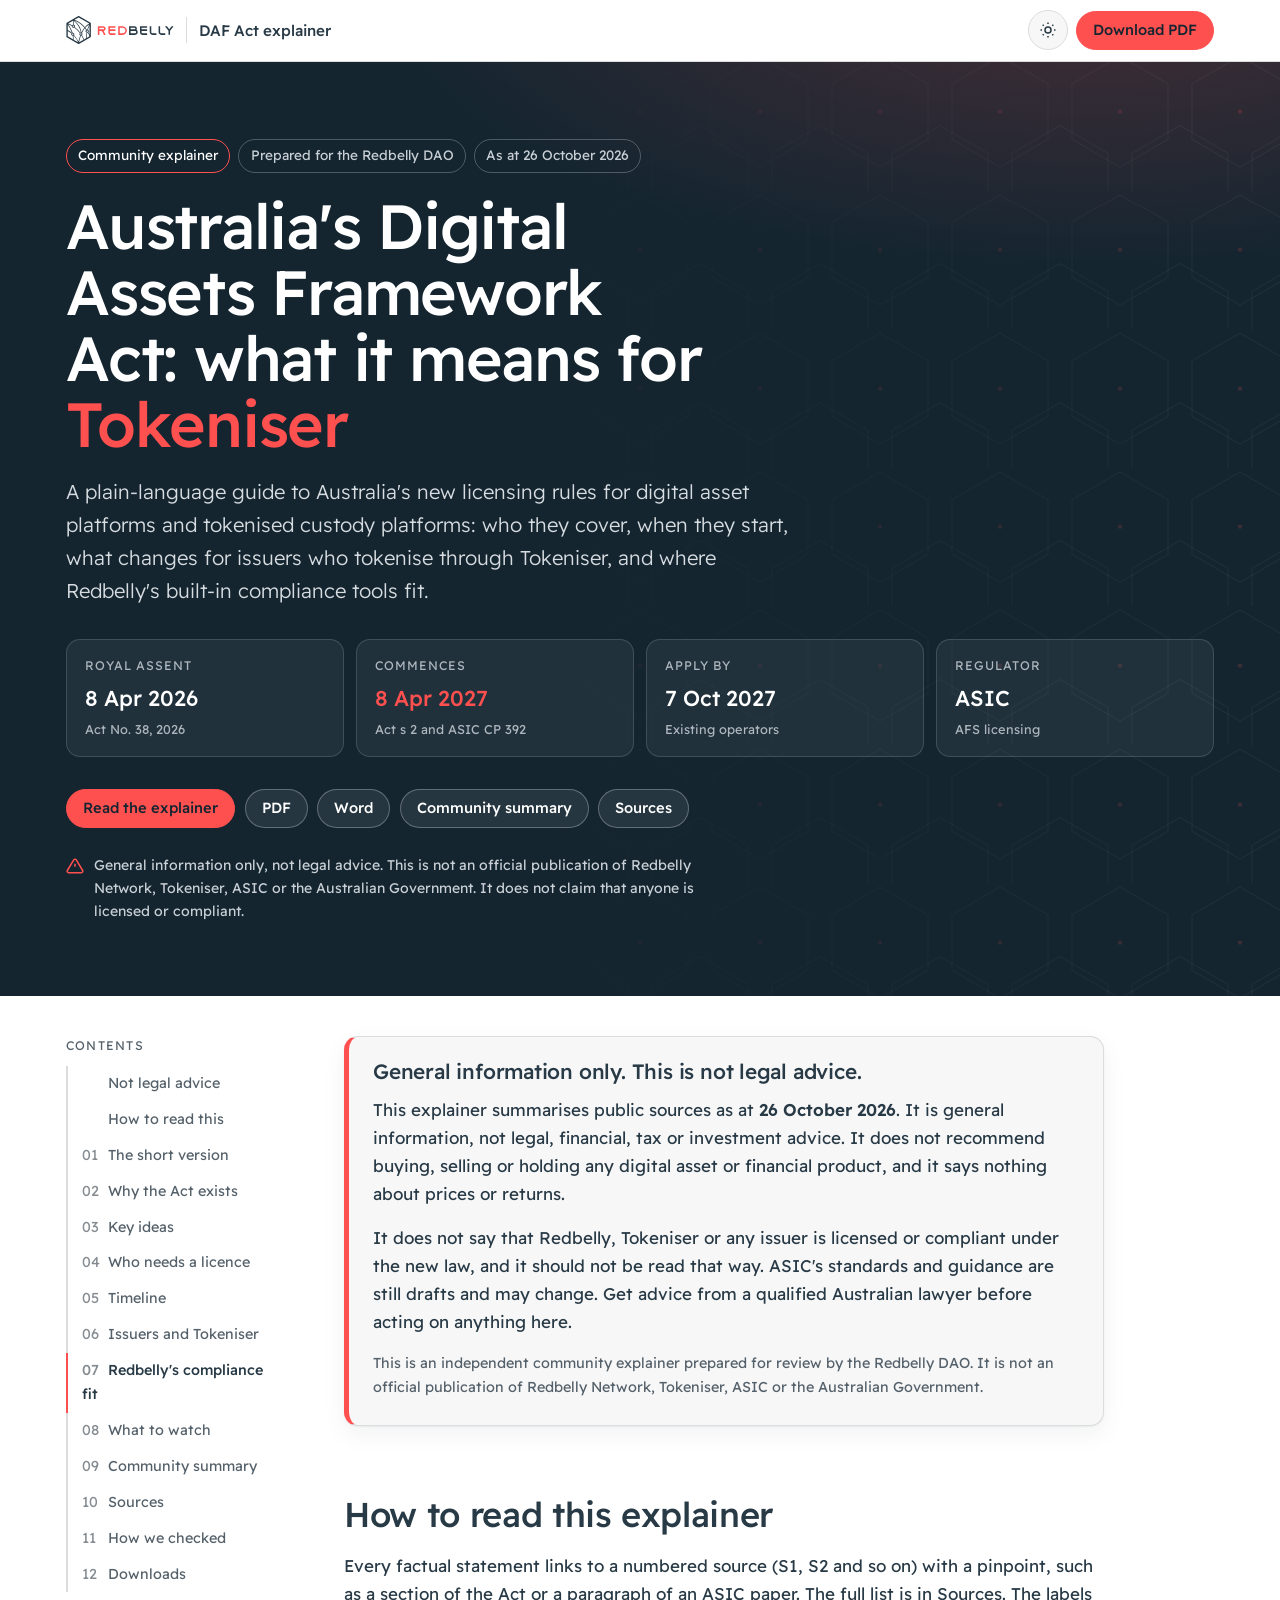
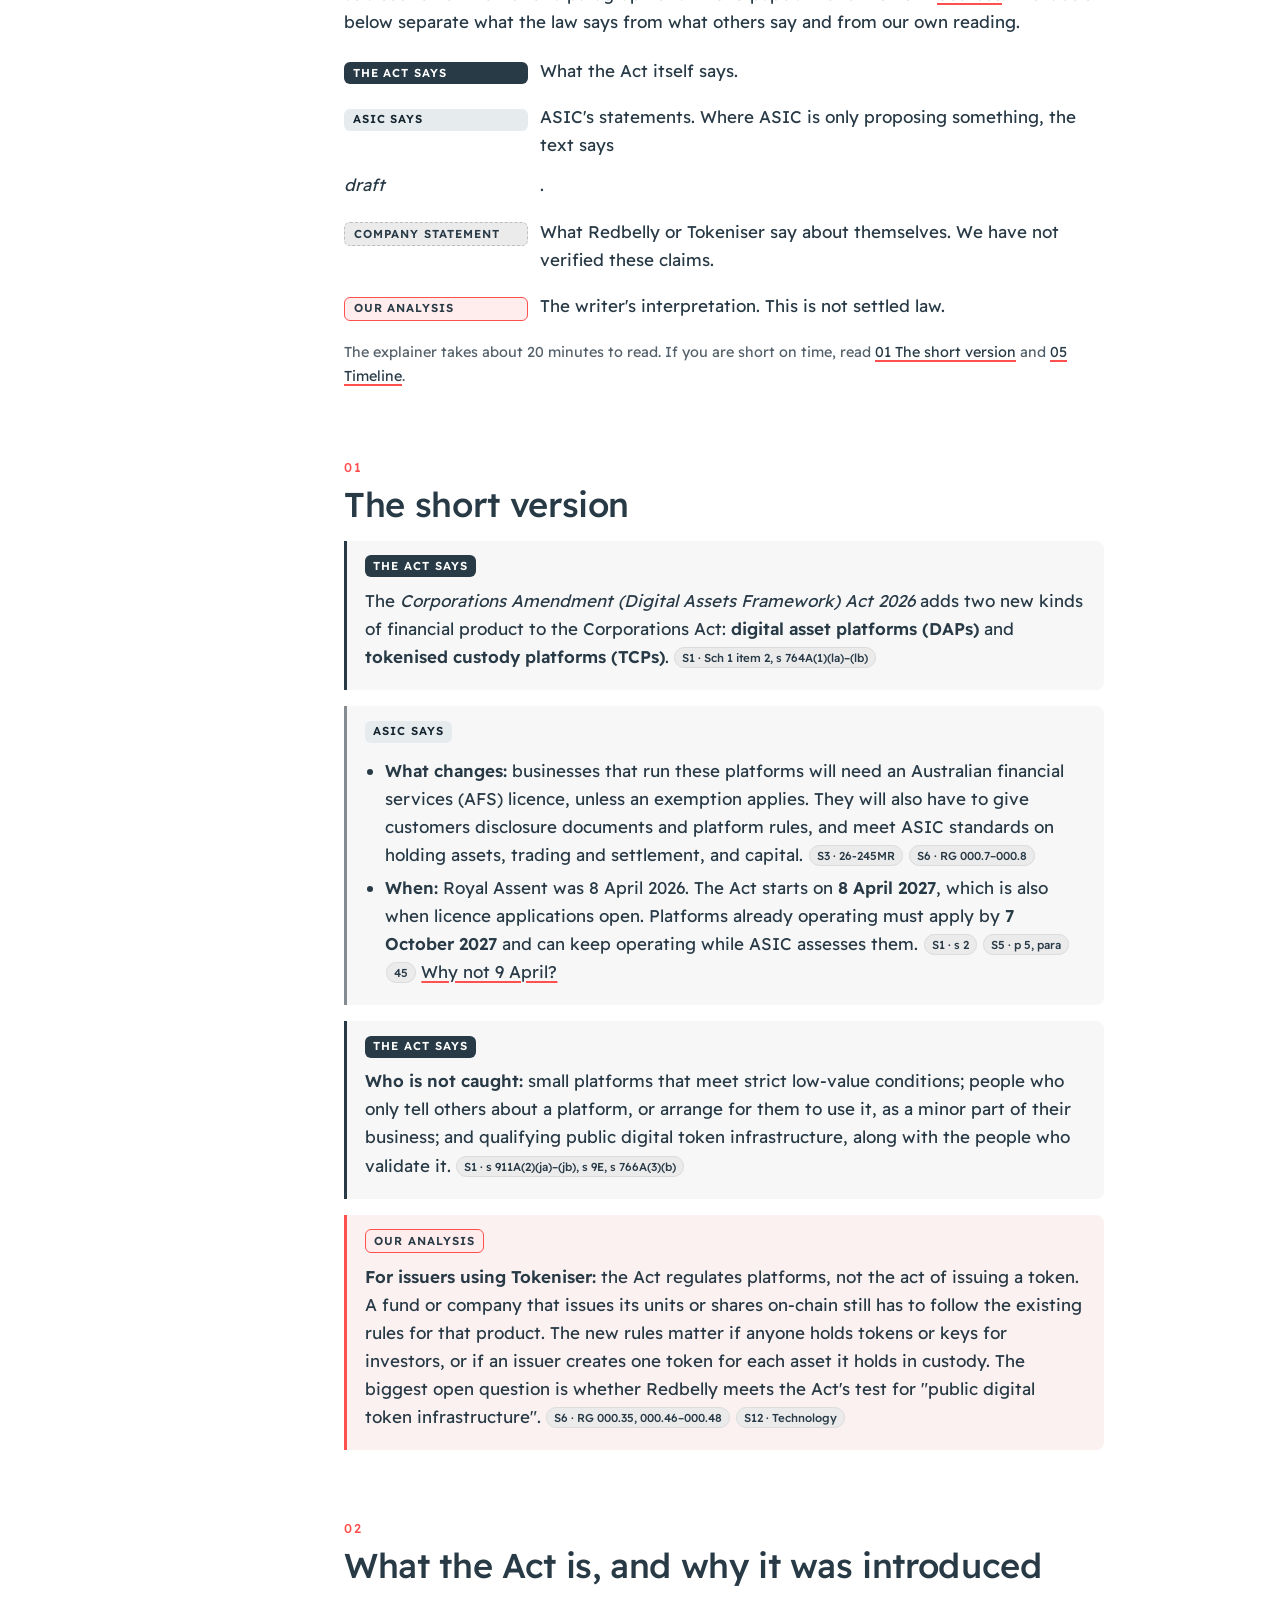
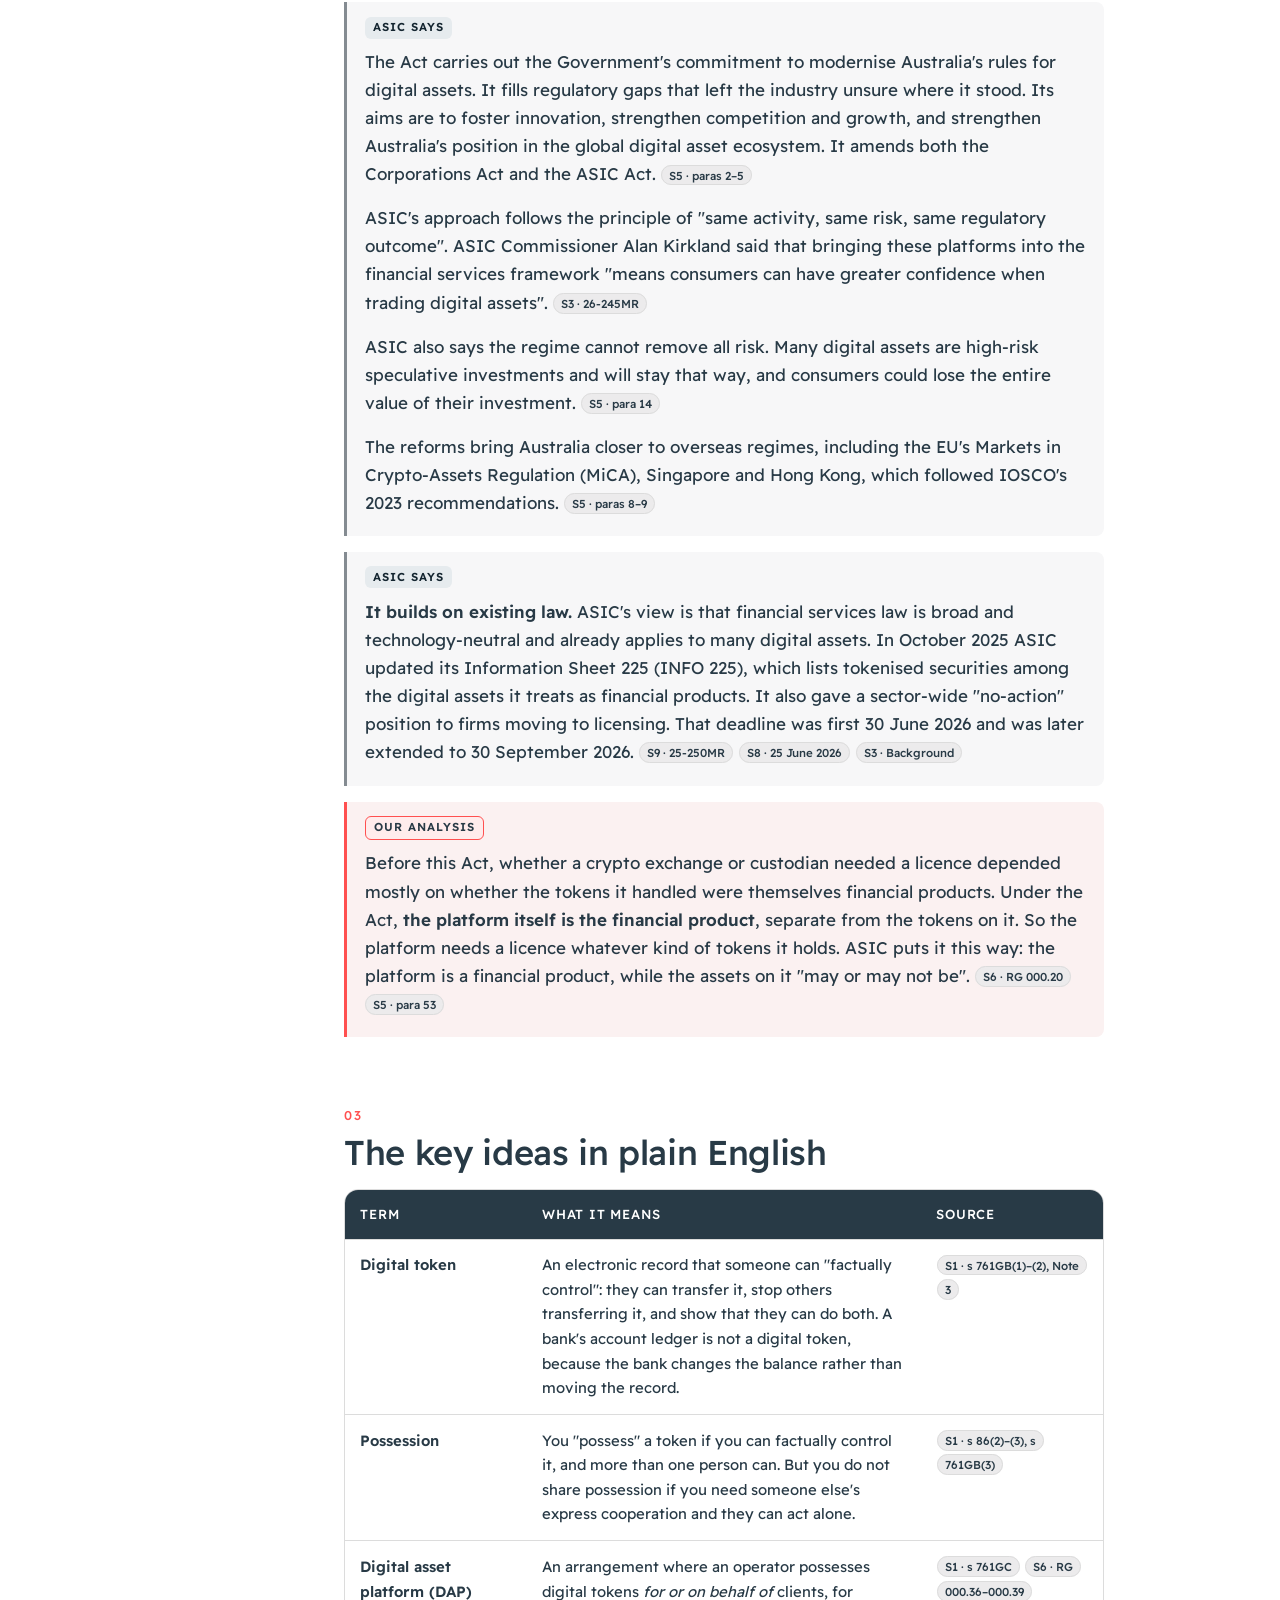
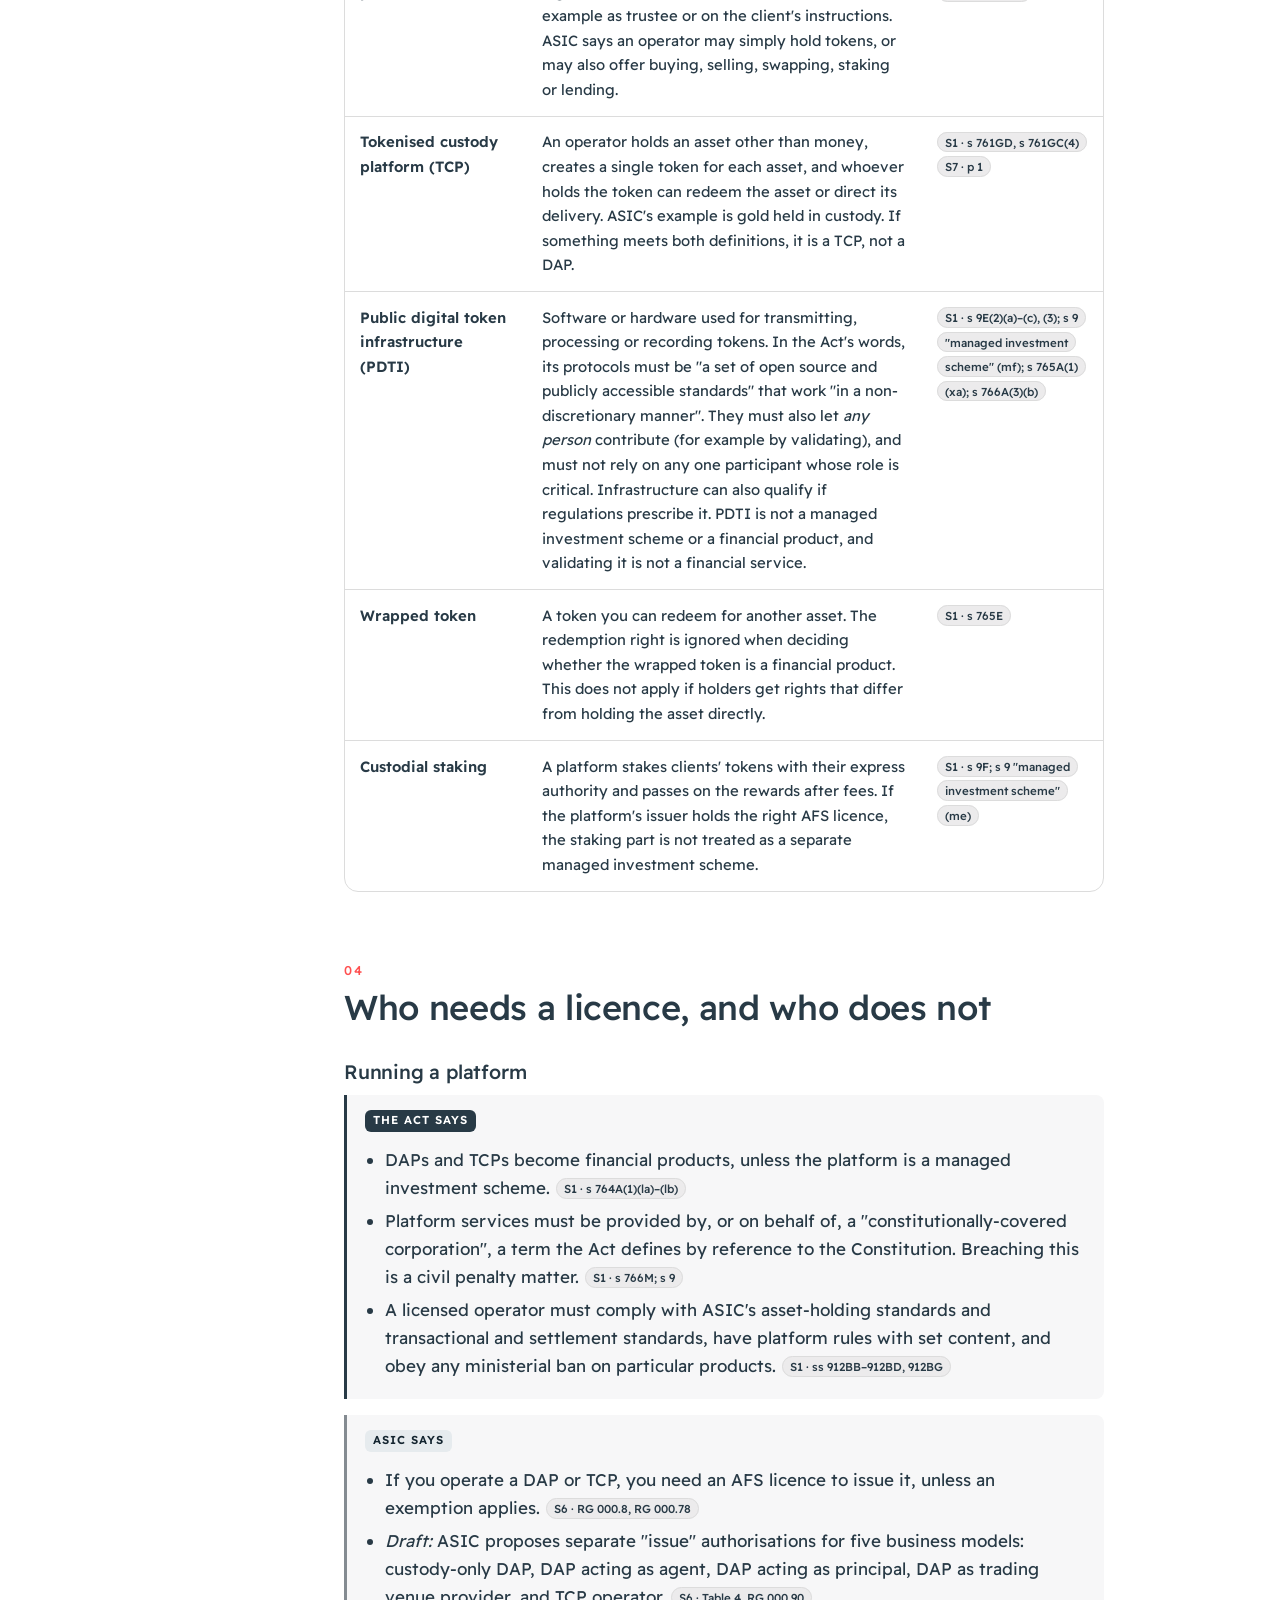
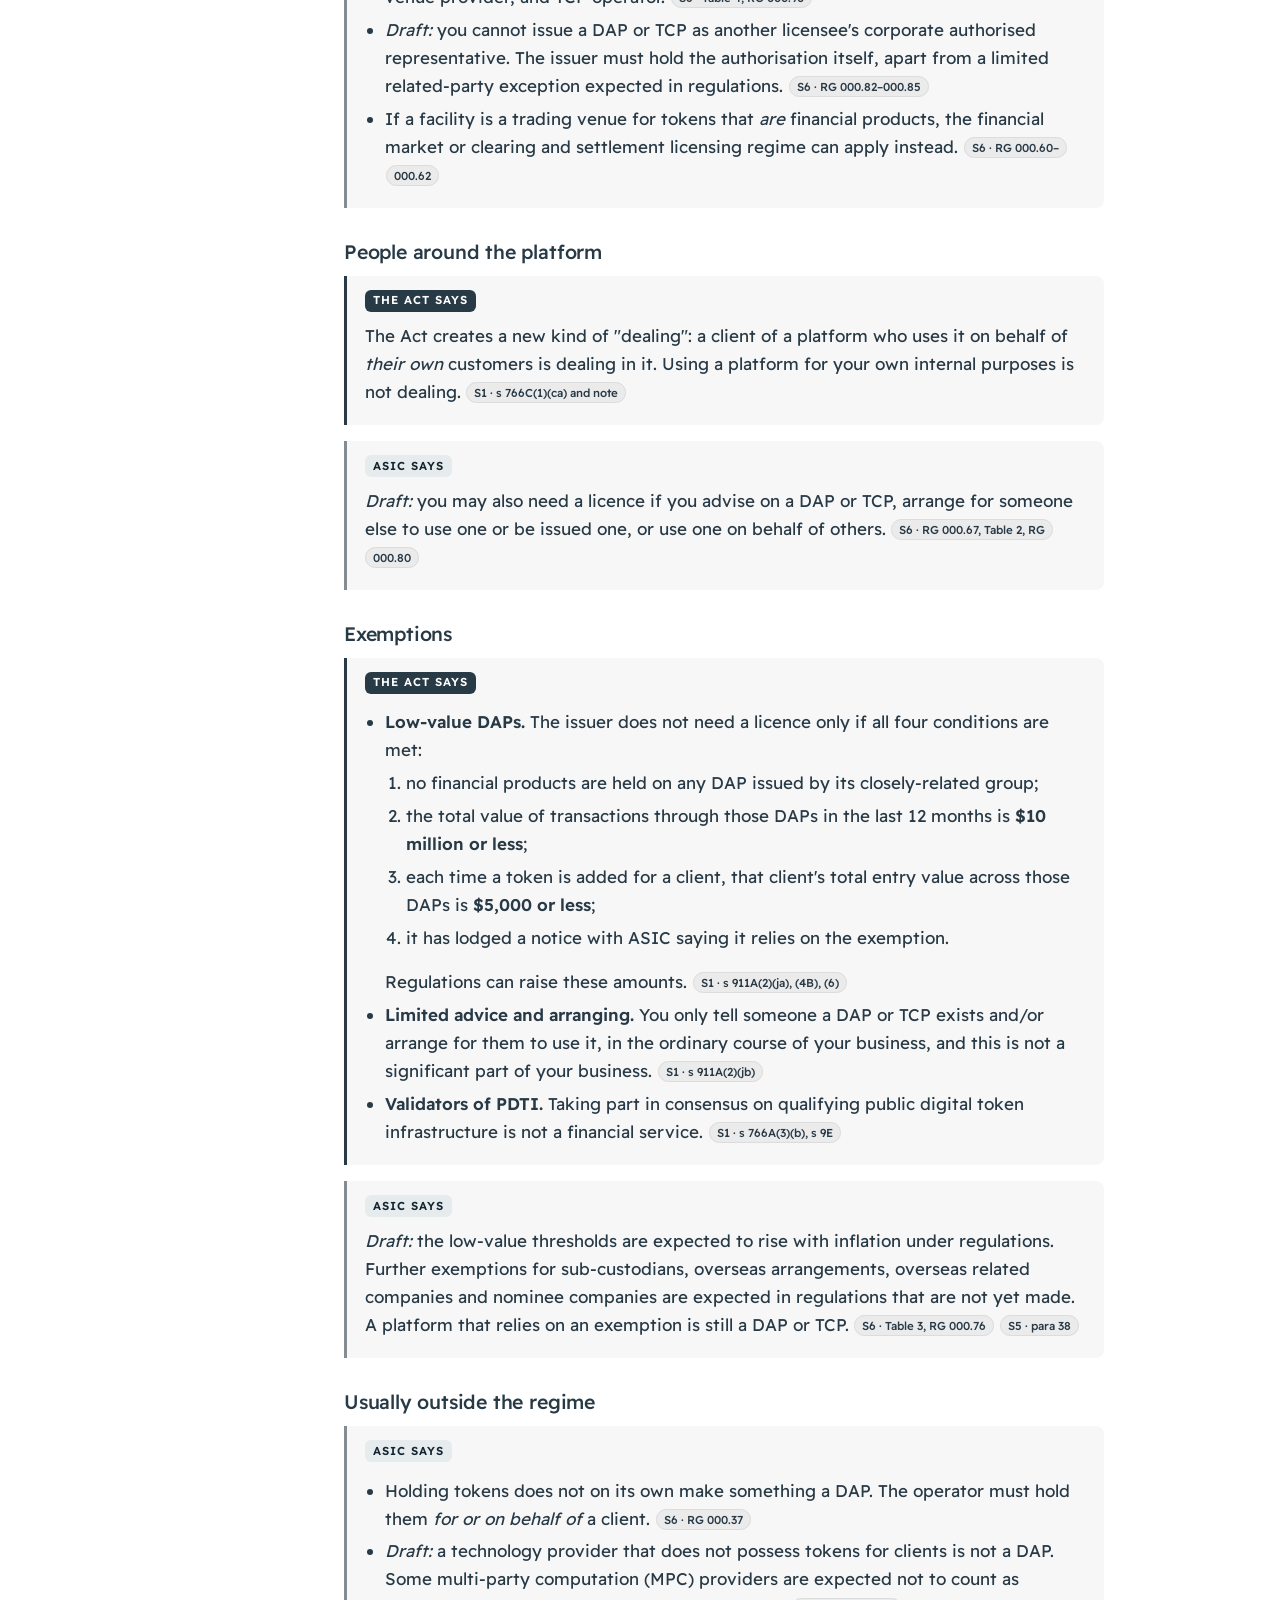
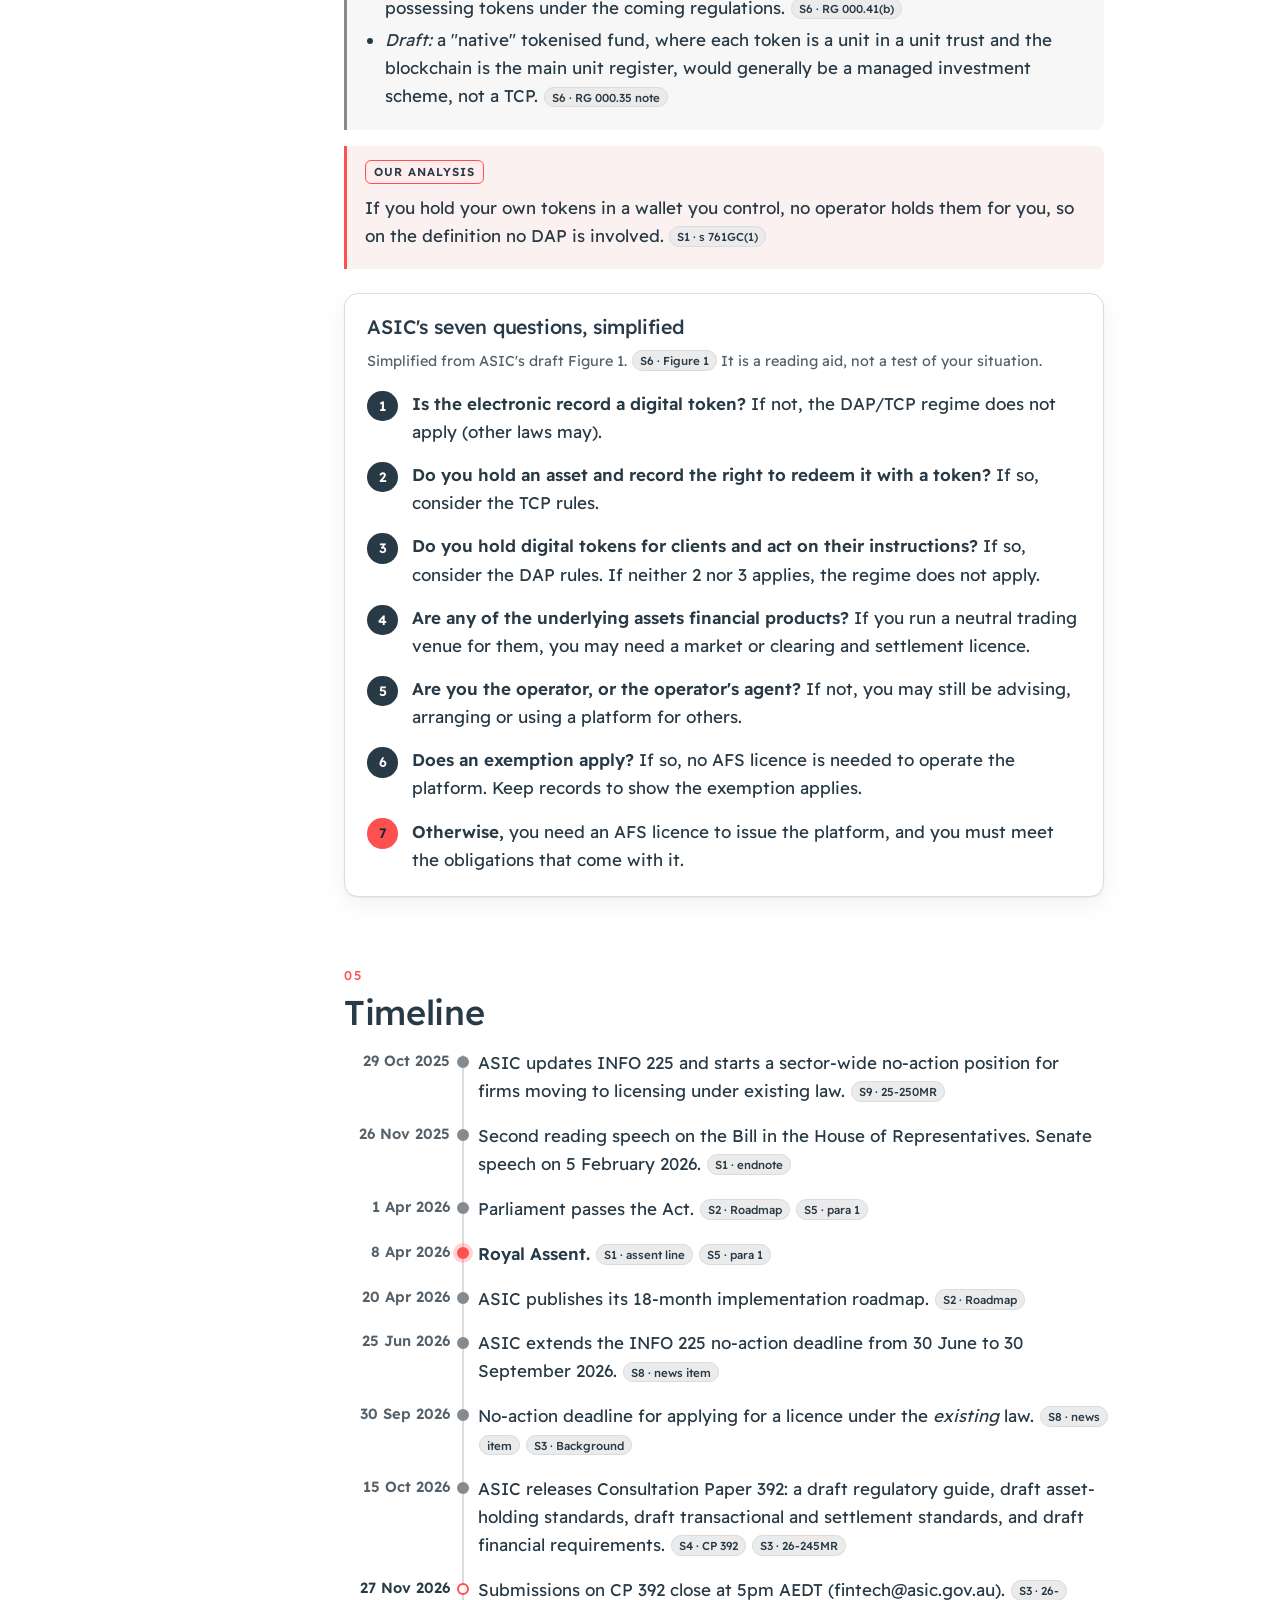
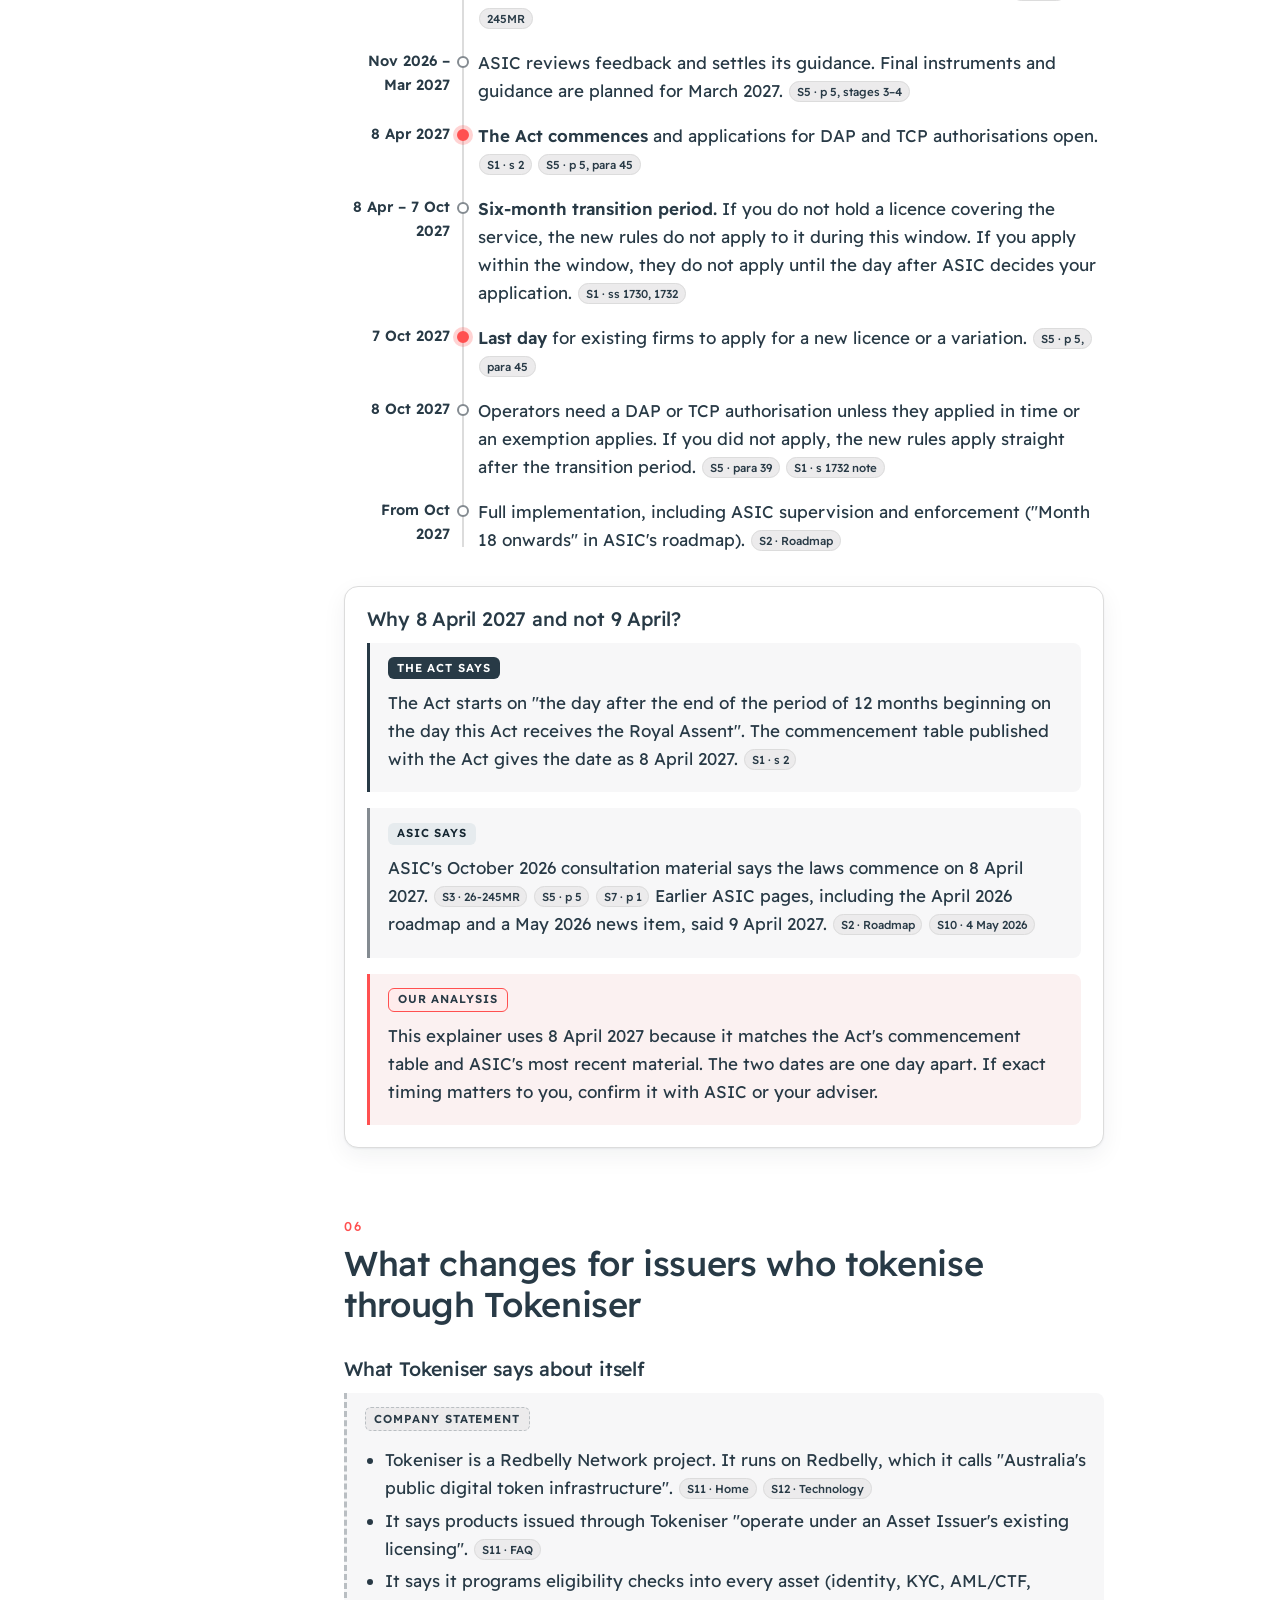
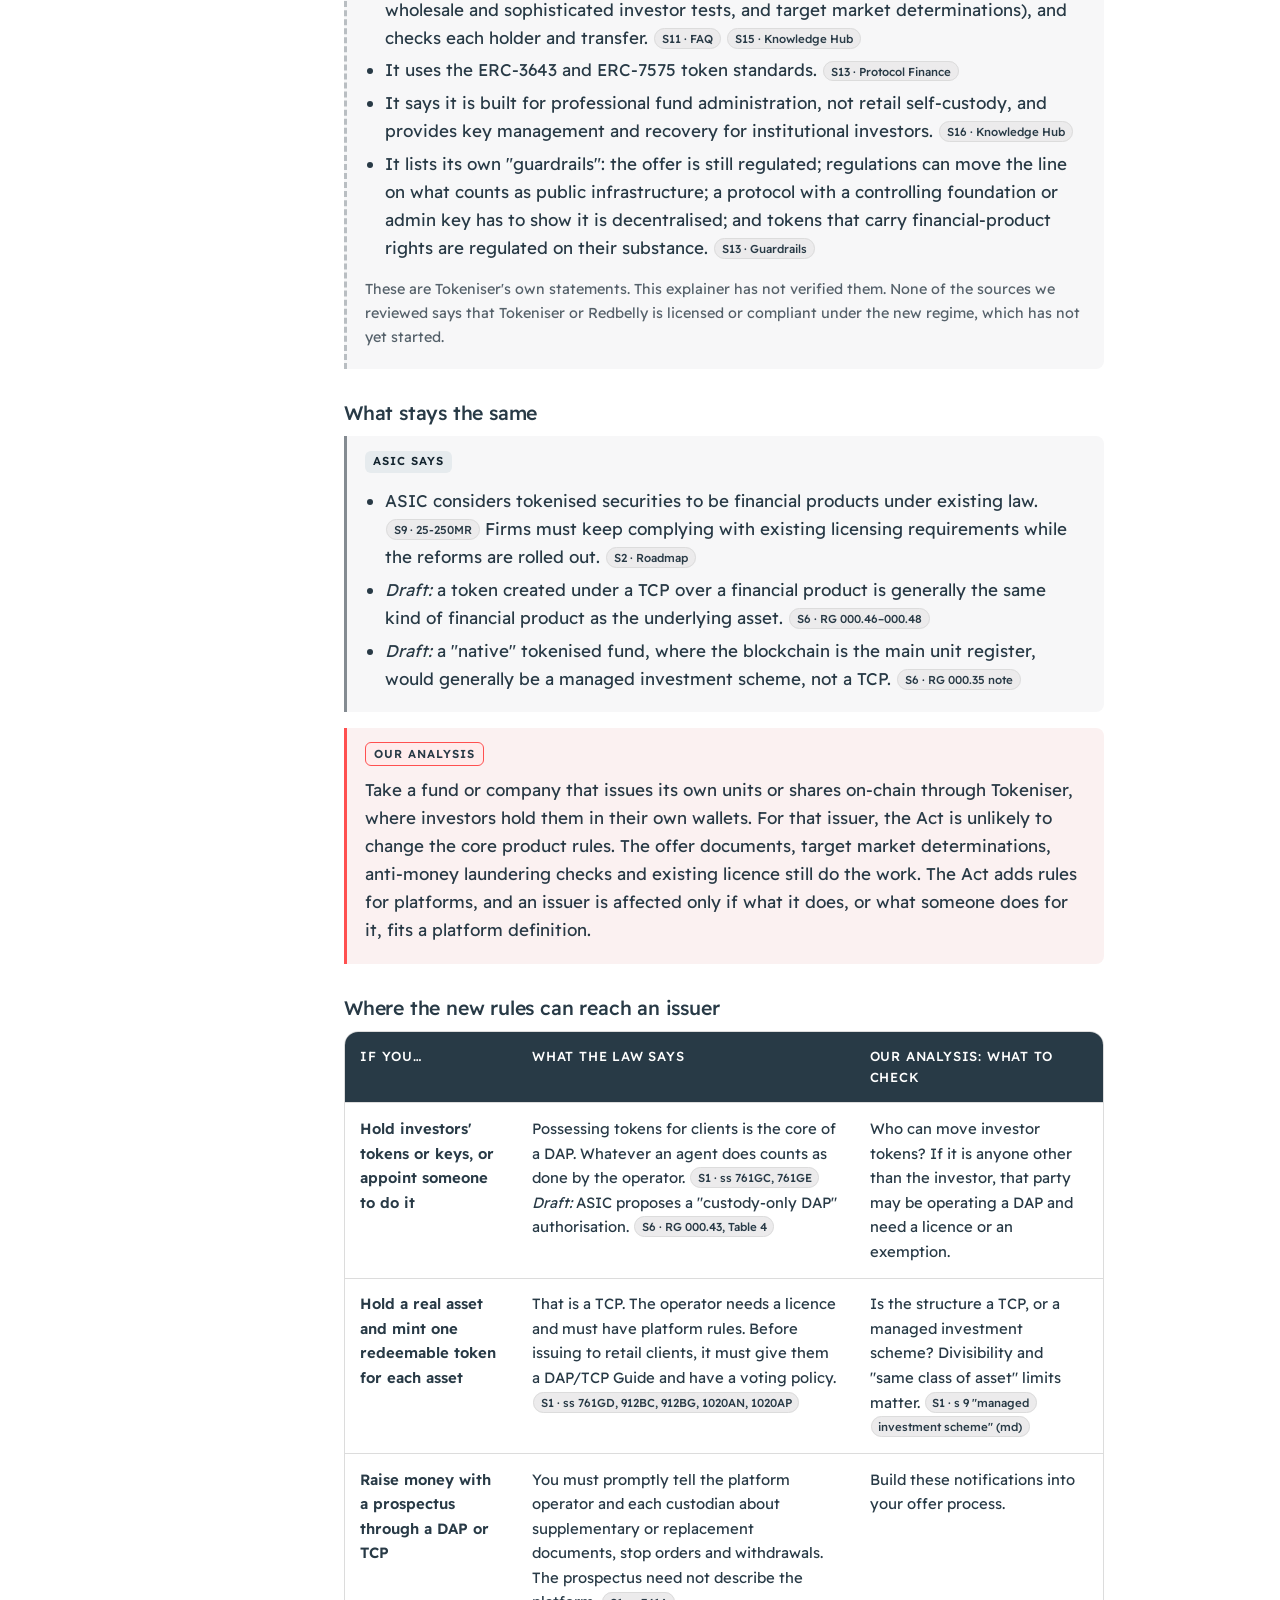
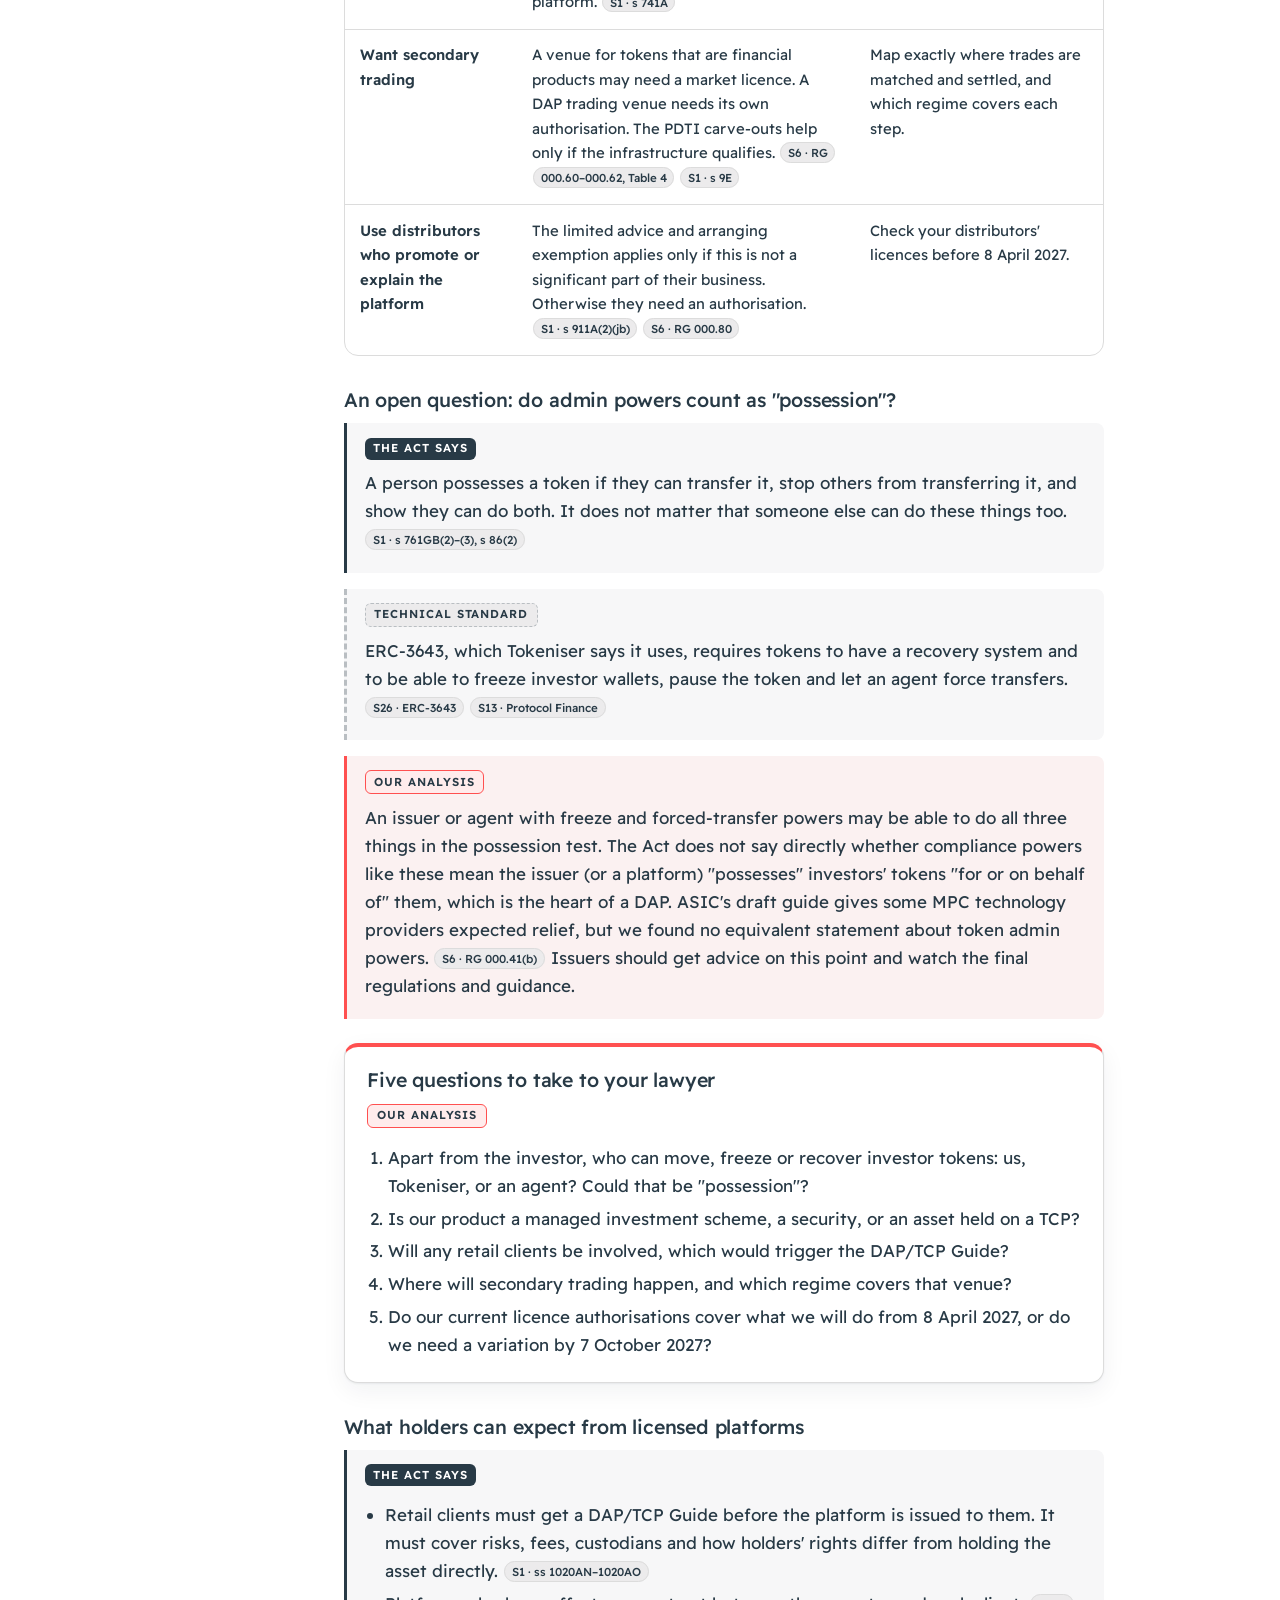
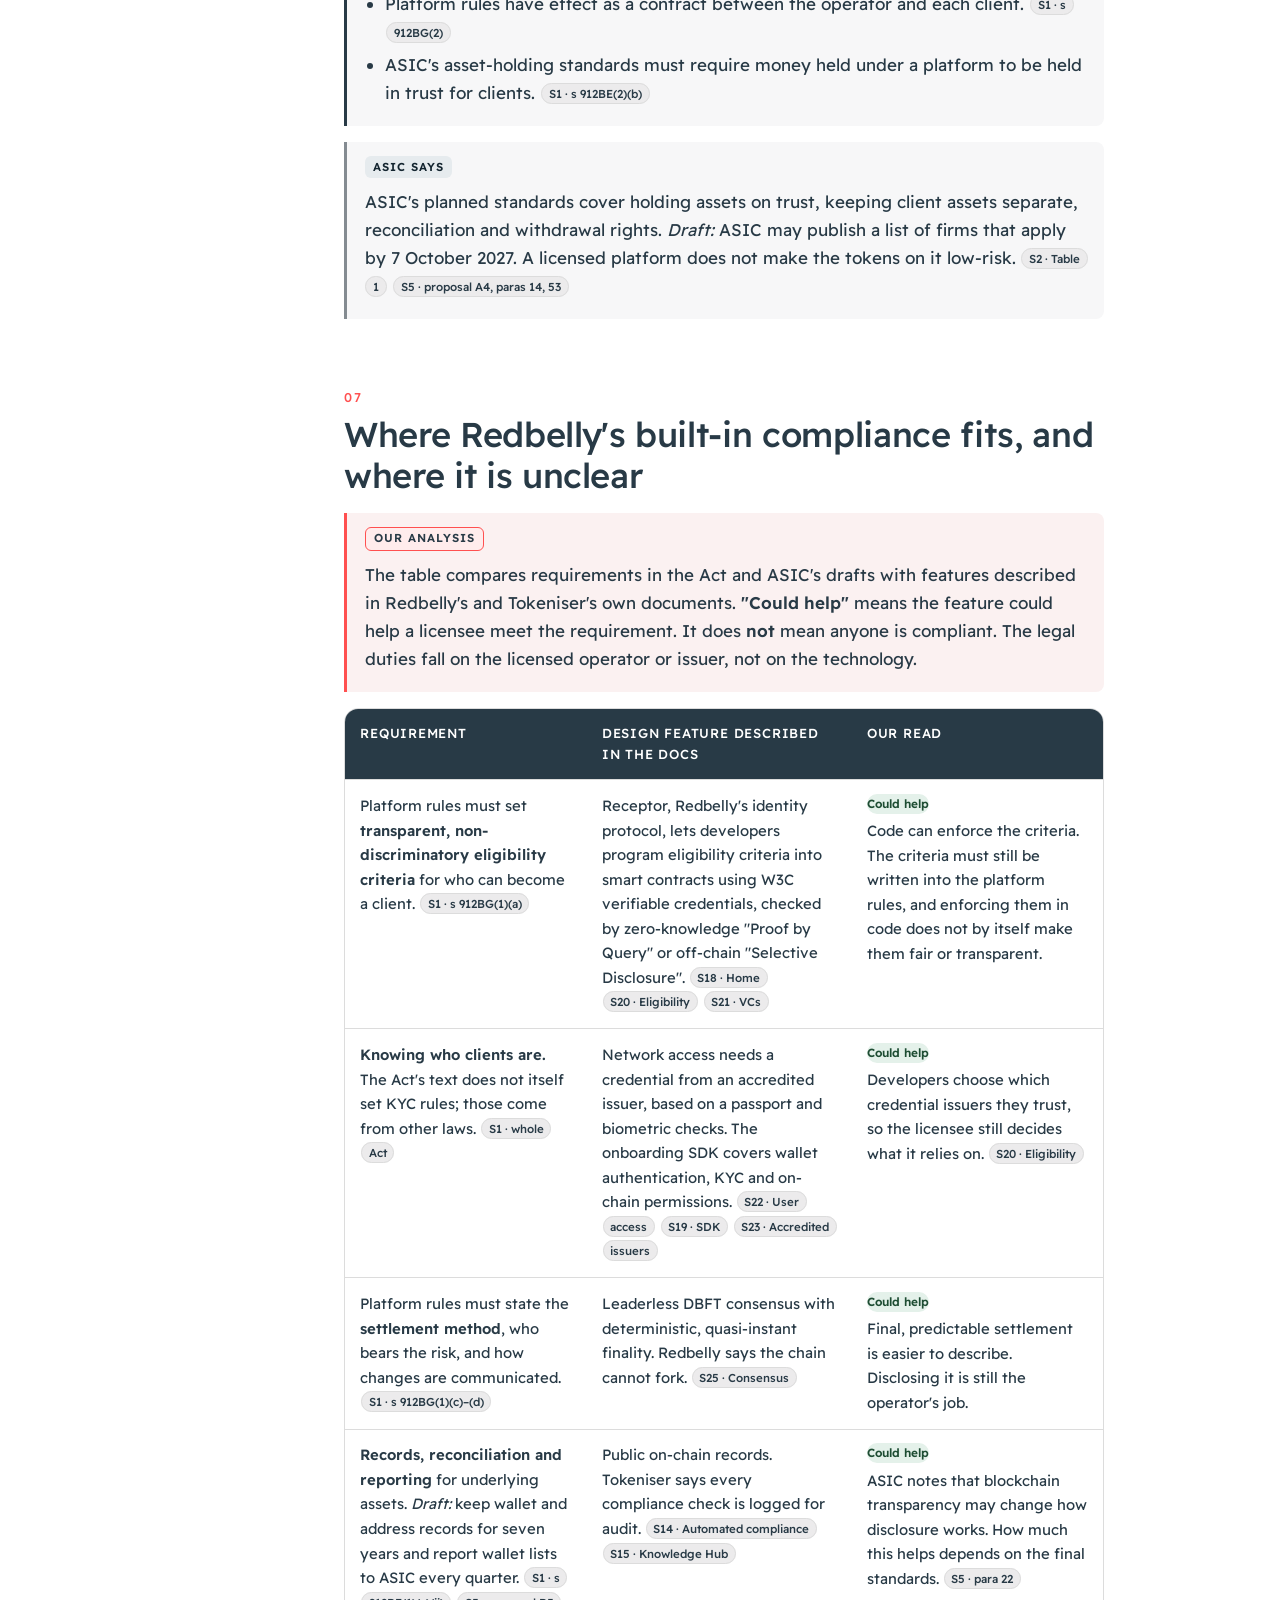
==== commit c1f4444b: "Address review: live-site links, PDTI wording, shorter PDF - Point the thread, community summary, PD" ====
--- a/4-Website/index.html
+++ b/4-Website/index.html
@@ -9,7 +9,9 @@
 <meta property="og:title" content="Australia&#x27;s Digital Assets Framework Act: What It Means for Tokeniser">
 <meta property="og:description" content="Plain-language explainer of Australia&#x27;s Corporations Amendment (Digital Assets Framework) Act 2026: who needs a licence, key dates, what changes for issuers using Tokeniser, and where Redbelly&#x27;s compliance design fits. General information, not legal advice.">
 <meta property="og:type" content="article">
-<meta name="twitter:card" content="summary">
+<meta property="og:url" content="https://digital-assets-act-guide.vercel.app/">
+<meta property="og:image" content="https://digital-assets-act-guide.vercel.app/assets/og.png">
+<meta name="twitter:card" content="summary_large_image">
 <link rel="icon" href="assets/redbelly-isotype-red.svg" type="image/svg+xml">
 <link rel="preload" href="assets/fonts/readex-pro-latin.woff2" as="font" type="font/woff2" crossorigin>
 <link rel="stylesheet" href="assets/styles.css">
@@ -73,6 +75,7 @@
     <li><span class="tag company">Company statement</span> What Redbelly or Tokeniser say about themselves. We have not verified these claims.</li>
     <li><span class="tag analysis">Our analysis</span> The writer's interpretation. This is not settled law.</li>
   </ul>
+  <p class="small">The explainer takes about 20 minutes to read. If you are short on time, read <a href="#glance">01 The short version</a> and <a href="#timeline">05 Timeline</a>.</p>
 </section>
 
 <section id="glance" aria-labelledby="glance-h">
@@ -123,7 +126,7 @@
       <tr><th data-label="Term" scope="row">Possession</th><td data-label="What it means">You "possess" a token if you can factually control it, and more than one person can. But you do not share possession if you need someone else's express cooperation and they can act alone.</td><td data-label="Source"><a class="cite" href="#S1" title="Corporations Amendment (Digital Assets Framework) Act 2026 (No. 38, 2026), as made, C2026A00038 (Federal Register of Legislation (Australian Government)) s 86(2)–(3), s 761GB(3)">S1&nbsp;·&nbsp;s 86(2)–(3), s 761GB(3)</a></td></tr>
       <tr><th data-label="Term" scope="row">Digital asset platform (DAP)</th><td data-label="What it means">An arrangement where an operator possesses digital tokens <em>for or on behalf of</em> clients, for example as trustee or on the client's instructions. ASIC says an operator may simply hold tokens, or may also offer buying, selling, swapping, staking or lending.</td><td data-label="Source"><a class="cite" href="#S1" title="Corporations Amendment (Digital Assets Framework) Act 2026 (No. 38, 2026), as made, C2026A00038 (Federal Register of Legislation (Australian Government)) s 761GC">S1&nbsp;·&nbsp;s 761GC</a> <a class="cite" href="#S6" title="Attachment 1 to CP 392: Draft Regulatory Guide 000 Digital asset platforms and tokenised custody platforms (draft RG 000) (ASIC) RG 000.36–000.39">S6&nbsp;·&nbsp;RG 000.36–000.39</a></td></tr>
       <tr><th data-label="Term" scope="row">Tokenised custody platform (TCP)</th><td data-label="What it means">An operator holds an asset other than money, creates a single token for each asset, and whoever holds the token can redeem the asset or direct its delivery. ASIC's example is gold held in custody. If something meets both definitions, it is a TCP, not a DAP.</td><td data-label="Source"><a class="cite" href="#S1" title="Corporations Amendment (Digital Assets Framework) Act 2026 (No. 38, 2026), as made, C2026A00038 (Federal Register of Legislation (Australian Government)) s 761GD, s 761GC(4)">S1&nbsp;·&nbsp;s 761GD, s 761GC(4)</a> <a class="cite" href="#S7" title="User guide for CP 392: Digital asset law reform implementation, consultation package reader guide (PDF) (ASIC) p 1">S7&nbsp;·&nbsp;p 1</a></td></tr>
-      <tr><th data-label="Term" scope="row">Public digital token infrastructure (PDTI)</th><td data-label="What it means">Software or hardware for sending, processing or recording tokens. Its rules (protocols) must be open-source and publicly accessible, must let <em>any person</em> contribute (for example by validating), and must not depend on any single critical participant. Infrastructure can also qualify if regulations prescribe it. PDTI is not a managed investment scheme or a financial product, and validating it is not a financial service.</td><td data-label="Source"><a class="cite" href="#S1" title="Corporations Amendment (Digital Assets Framework) Act 2026 (No. 38, 2026), as made, C2026A00038 (Federal Register of Legislation (Australian Government)) s 9E; s 9 &quot;managed investment scheme&quot; (mf); s 765A(1)(xa); s 766A(3)(b)">S1&nbsp;·&nbsp;s 9E; s 9 &quot;managed investment scheme&quot; (mf); s 765A(1)(xa); s 766A(3)(b)</a></td></tr>
+      <tr><th data-label="Term" scope="row">Public digital token infrastructure (PDTI)</th><td data-label="What it means">Software or hardware used for transmitting, processing or recording tokens. In the Act's words, its protocols must be "a set of open source and publicly accessible standards" that work "in a non-discretionary manner". They must also let <em>any person</em> contribute (for example by validating), and must not rely on any one participant whose role is critical. Infrastructure can also qualify if regulations prescribe it. PDTI is not a managed investment scheme or a financial product, and validating it is not a financial service.</td><td data-label="Source"><a class="cite" href="#S1" title="Corporations Amendment (Digital Assets Framework) Act 2026 (No. 38, 2026), as made, C2026A00038 (Federal Register of Legislation (Australian Government)) s 9E(2)(a)–(c), (3); s 9 &quot;managed investment scheme&quot; (mf); s 765A(1)(xa); s 766A(3)(b)">S1&nbsp;·&nbsp;s 9E(2)(a)–(c), (3); s 9 &quot;managed investment scheme&quot; (mf); s 765A(1)(xa); s 766A(3)(b)</a></td></tr>
       <tr><th data-label="Term" scope="row">Wrapped token</th><td data-label="What it means">A token you can redeem for another asset. The redemption right is ignored when deciding whether the wrapped token is a financial product. This does not apply if holders get rights that differ from holding the asset directly.</td><td data-label="Source"><a class="cite" href="#S1" title="Corporations Amendment (Digital Assets Framework) Act 2026 (No. 38, 2026), as made, C2026A00038 (Federal Register of Legislation (Australian Government)) s 765E">S1&nbsp;·&nbsp;s 765E</a></td></tr>
       <tr><th data-label="Term" scope="row">Custodial staking</th><td data-label="What it means">A platform stakes clients' tokens with their express authority and passes on the rewards after fees. If the platform's issuer holds the right AFS licence, the staking part is not treated as a separate managed investment scheme.</td><td data-label="Source"><a class="cite" href="#S1" title="Corporations Amendment (Digital Assets Framework) Act 2026 (No. 38, 2026), as made, C2026A00038 (Federal Register of Legislation (Australian Government)) s 9F; s 9 &quot;managed investment scheme&quot; (me)">S1&nbsp;·&nbsp;s 9F; s 9 &quot;managed investment scheme&quot; (me)</a></td></tr>
     </tbody>
@@ -344,7 +347,7 @@
 
   <h3 id="pdti">The biggest open question: does Redbelly count as public digital token infrastructure?</h3>
   <div class="claim law"><span class="tag law">The Act says</span>
-    <p>Infrastructure qualifies if its protocols are open-source and publicly accessible standards that work in a non-discretionary way, if they let <em>any person</em> contribute by transmitting, processing and recording records, and if they do not depend on any participant whose role is critical. It can also qualify if regulations prescribe it. <a class="cite" href="#S1" title="Corporations Amendment (Digital Assets Framework) Act 2026 (No. 38, 2026), as made, C2026A00038 (Federal Register of Legislation (Australian Government)) s 9E(2)–(3)">S1&nbsp;·&nbsp;s 9E(2)–(3)</a></p>
+    <p>Infrastructure qualifies if the protocols that apply to it meet three tests, and no regulation has been made to exclude them. First, they must be "a set of open source and publicly accessible standards for transmitting, processing and recording electronic records in a non-discretionary manner". Second, they must "permit any person to contribute" to the infrastructure by transmitting, processing and recording such records. Third, they must not rely on any participant whose role is so critical that the records cannot be transmitted, processed or recorded without it. Infrastructure can also qualify if regulations prescribe it. <a class="cite" href="#S1" title="Corporations Amendment (Digital Assets Framework) Act 2026 (No. 38, 2026), as made, C2026A00038 (Federal Register of Legislation (Australian Government)) s 9E(2)(a)–(d), (3)">S1&nbsp;·&nbsp;s 9E(2)(a)–(d), (3)</a></p>
   </div>
   <div class="claim asic"><span class="tag asic">ASIC says</span>
     <p><em>Draft (proposed INFO 225 guidance):</em> infrastructure where "only select persons became able to conduct consensus activities" is not PDTI. ASIC adds that "this could include restrictions for KYC requirements", but is unlikely to include hardware requirements or minimum staking amounts that apply to everyone. ASIC assesses licensing requirements at a point in time, not by reference to a future state. <a class="cite" href="#S5" title="Consultation Paper 392 (CP 392), Digital asset law reform implementation: Proposed standards and guidance (PDF) (ASIC) Table 9">S5&nbsp;·&nbsp;Table 9</a></p>
@@ -399,11 +402,11 @@
 • 8 Apr 2027: Act starts, applications open
 • 7 Oct 2027: last day for existing operators to apply (they can keep operating while ASIC decides)
 
-Some earlier ASIC pages said 9 April. ASIC&#x27;s latest says 8 April.</p></article><article class="post"><div class="meta"><span class="n">4/9</span><span>276/280 characters</span><button class="copy" type="button" data-copy="post-4">Copy</button></div><p id="post-4">Not everyone needs a licence. Exemptions include:
-
-• low-value platforms (up to $10m in transactions a year and $5,000 per client, plus other conditions)
-• people who only mention or arrange a platform as a minor part of their business
-• qualifying public token infrastructure</p></article><article class="post"><div class="meta"><span class="n">5/9</span><span>242/280 characters</span><button class="copy" type="button" data-copy="post-5">Copy</button></div><p id="post-5">For issuers on Tokeniser: the Act regulates platforms, not the act of tokenising.
+Some earlier ASIC pages said 9 April. ASIC&#x27;s latest says 8 April.</p></article><article class="post"><div class="meta"><span class="n">4/9</span><span>263/280 characters</span><button class="copy" type="button" data-copy="post-4">Copy</button></div><p id="post-4">No licence is needed for:
+
+• low-value DAPs (up to $10m in transactions over 12 months and $5,000 per client, plus other conditions)
+• only mentioning or arranging a platform as a minor part of your business
+• validating public digital token infrastructure (PDTI)</p></article><article class="post"><div class="meta"><span class="n">5/9</span><span>242/280 characters</span><button class="copy" type="button" data-copy="post-5">Copy</button></div><p id="post-5">For issuers on Tokeniser: the Act regulates platforms, not the act of tokenising.
 
 Tokenised fund units and shares stay under existing law. ASIC&#x27;s draft guide says a natively tokenised fund is generally a managed investment scheme, not a TCP.</p></article><article class="post"><div class="meta"><span class="n">6/9</span><span>258/280 characters</span><button class="copy" type="button" data-copy="post-6">Copy</button></div><p id="post-6">Where it can bite: if anyone holds investors&#x27; tokens or keys, or an issuer mints custody-backed tokens, the new platform rules may apply.
 
@@ -413,11 +416,11 @@
 
 ASIC&#x27;s draft view: if only select people can validate (e.g. because of KYC limits), it may not qualify. Redbelly&#x27;s docs gate network access and node operators. Unresolved for now.</p></article><article class="post"><div class="meta"><span class="n">9/9</span><span>230/280 characters</span><button class="copy" type="button" data-copy="post-9">Copy</button></div><p id="post-9">Next: ASIC&#x27;s CP 392 consultation closes 27 Nov 2026. Final rules are planned for March 2027.
 
-Full explainer, timeline and every source: <a href="https://github.com/martinalphas/digital-assets-act-guide" rel="noopener" target="_blank">https://github.com/martinalphas/digital-assets-act-guide</a>
+Full explainer, timeline and every source: <a href="https://digital-assets-act-guide.vercel.app" rel="noopener" target="_blank">https://digital-assets-act-guide.vercel.app</a>
 
 General information only. Not legal, financial or investment advice.</p></article></div>
   <div class="row-between"><h3>Short paragraphs</h3><button class="copy" type="button" data-copy="summary-paras">Copy paragraphs</button></div>
-  <div class="summary-box" id="summary-paras"><p>Australia&#x27;s Corporations Amendment (Digital Assets Framework) Act 2026 received Royal Assent on 8 April 2026 and starts on 8 April 2027. It makes two kinds of platform into regulated financial products. In a digital asset platform, an operator holds tokens for clients. In a tokenised custody platform, an operator holds a real asset and issues one redeemable token for each asset. Operators will generally need an Australian financial services licence from ASIC. Platforms already operating must apply by 7 October 2027 and can keep operating while ASIC decides. Some low-value platforms, people who only introduce a platform as a minor part of their business, and qualifying public blockchain infrastructure are exempt.</p><p>For issuers who tokenise through Tokeniser, the Act regulates platforms rather than the act of tokenising. Tokenised fund units and shares stay under the existing rules. ASIC&#x27;s draft guidance says a natively tokenised fund is generally a managed investment scheme rather than a tokenised custody platform. The new rules matter where someone holds tokens or keys for investors, or where an issuer creates tokens backed by assets held in custody.</p><p>Redbelly&#x27;s identity and eligibility tools could help licensees meet parts of the new rules. But the legal duties sit with licensees, and no source we reviewed says Redbelly or Tokeniser is compliant. The biggest open question is whether Redbelly counts as &quot;public digital token infrastructure&quot;, given ASIC&#x27;s draft view on identity checks for validators. ASIC is consulting until 27 November 2026. This is general information, not legal advice.</p></div>
+  <div class="summary-box" id="summary-paras"><p>Australia&#x27;s Corporations Amendment (Digital Assets Framework) Act 2026 received Royal Assent on 8 April 2026 and starts on 8 April 2027. It makes two kinds of platform into regulated financial products. In a digital asset platform, an operator holds tokens for clients. In a tokenised custody platform, an operator holds a real asset and issues one redeemable token for each asset. Operators will generally need an Australian financial services licence from ASIC. Platforms already operating must apply by 7 October 2027 and can keep operating while ASIC decides. Some low-value digital asset platforms, and people who only introduce a platform as a minor part of their business, do not need a licence. Public digital token infrastructure is not itself a financial product, and validating it is not a financial service.</p><p>For issuers who tokenise through Tokeniser, the Act regulates platforms rather than the act of tokenising. Tokenised fund units and shares stay under the existing rules. ASIC&#x27;s draft guidance says a natively tokenised fund is generally a managed investment scheme rather than a tokenised custody platform. The new rules matter where someone holds tokens or keys for investors, or where an issuer creates tokens backed by assets held in custody.</p><p>Redbelly&#x27;s identity and eligibility tools could help licensees meet parts of the new rules. But the legal duties sit with licensees, and no source we reviewed says Redbelly or Tokeniser is compliant. The biggest open question is whether Redbelly counts as &quot;public digital token infrastructure&quot;, given ASIC&#x27;s draft view on identity checks for validators. ASIC is consulting until 27 November 2026. This is general information, not legal advice.</p></div>
 </section>
 <section id="sources" aria-labelledby="sources-h">
   <p class="eyebrow">10</p>
@@ -435,8 +438,8 @@
     <li>Statements by Redbelly and Tokeniser are labelled as company statements and are not treated as facts about the law.</li>
     <li>Each source was fetched and its cited content confirmed against the text it supports. The results are below.</li>
   </ul>
-  <p><strong>27 of 27</strong> source links returned HTTP 200 when checked on 26 October 2026, 13:02 UTC.</p>
-  <div class="table-wrap"><table class="check-table"><thead><tr><th scope="col">Source</th><th scope="col">HTTP status</th><th scope="col">Content check</th></tr></thead><tbody><tr><th data-label="Source" scope="row">S1</th><td data-label="HTTP status" class="status-ok">200</td><td data-label="Content check">5/5 cited phrases found</td></tr><tr><th data-label="Source" scope="row">S2</th><td data-label="HTTP status" class="status-ok">200</td><td data-label="Content check">3/3 cited phrases found</td></tr><tr><th data-label="Source" scope="row">S3</th><td data-label="HTTP status" class="status-ok">200</td><td data-label="Content check">4/4 cited phrases found</td></tr><tr><th data-label="Source" scope="row">S4</th><td data-label="HTTP status" class="status-ok">200</td><td data-label="Content check">2/2 cited phrases found</td></tr><tr><th data-label="Source" scope="row">S5</th><td data-label="HTTP status" class="status-ok">200</td><td data-label="Content check">3/3 cited phrases found</td></tr><tr><th data-label="Source" scope="row">S6</th><td data-label="HTTP status" class="status-ok">200</td><td data-label="Content check">3/3 cited phrases found</td></tr><tr><th data-label="Source" scope="row">S7</th><td data-label="HTTP status" class="status-ok">200</td><td data-label="Content check">1/1 cited phrases found</td></tr><tr><th data-label="Source" scope="row">S8</th><td data-label="HTTP status" class="status-ok">200</td><td data-label="Content check">1/1 cited phrases found</td></tr><tr><th data-label="Source" scope="row">S9</th><td data-label="HTTP status" class="status-ok">200</td><td data-label="Content check">2/2 cited phrases found</td></tr><tr><th data-label="Source" scope="row">S10</th><td data-label="HTTP status" class="status-ok">200</td><td data-label="Content check">1/1 cited phrases found</td></tr><tr><th data-label="Source" scope="row">S11</th><td data-label="HTTP status" class="status-ok">200</td><td data-label="Content check">2/2 cited phrases found</td></tr><tr><th data-label="Source" scope="row">S12</th><td data-label="HTTP status" class="status-ok">200</td><td data-label="Content check">2/2 cited phrases found</td></tr><tr><th data-label="Source" scope="row">S13</th><td data-label="HTTP status" class="status-ok">200</td><td data-label="Content check">2/2 cited phrases found</td></tr><tr><th data-label="Source" scope="row">S14</th><td data-label="HTTP status" class="status-ok">200</td><td data-label="Content check">2/2 cited phrases found</td></tr><tr><th data-label="Source" scope="row">S15</th><td data-label="HTTP status" class="status-ok">200</td><td data-label="Content check">2/2 cited phrases found</td></tr><tr><th data-label="Source" scope="row">S16</th><td data-label="HTTP status" class="status-ok">200</td><td data-label="Content check">2/2 cited phrases found</td></tr><tr><th data-label="Source" scope="row">S17</th><td data-label="HTTP status" class="status-ok">200</td><td data-label="Content check">1/1 cited phrases found</td></tr><tr><th data-label="Source" scope="row">S18</th><td data-label="HTTP status" class="status-ok">200</td><td data-label="Content check">1/1 cited phrases found</td></tr><tr><th data-label="Source" scope="row">S19</th><td data-label="HTTP status" class="status-ok">200</td><td data-label="Content check">1/1 cited phrases found</td></tr><tr><th data-label="Source" scope="row">S20</th><td data-label="HTTP status" class="status-ok">200</td><td data-label="Content check">2/2 cited phrases found</td></tr><tr><th data-label="Source" scope="row">S21</th><td data-label="HTTP status" class="status-ok">200</td><td data-label="Content check">1/1 cited phrases found</td></tr><tr><th data-label="Source" scope="row">S22</th><td data-label="HTTP status" class="status-ok">200</td><td data-label="Content check">1/1 cited phrases found</td></tr><tr><th data-label="Source" scope="row">S23</th><td data-label="HTTP status" class="status-ok">200</td><td data-label="Content check">1/1 cited phrases found</td></tr><tr><th data-label="Source" scope="row">S24</th><td data-label="HTTP status" class="status-ok">200</td><td data-label="Content check">3/3 cited phrases found</td></tr><tr><th data-label="Source" scope="row">S25</th><td data-label="HTTP status" class="status-ok">200</td><td data-label="Content check">1/1 cited phrases found</td></tr><tr><th data-label="Source" scope="row">S26</th><td data-label="HTTP status" class="status-ok">200</td><td data-label="Content check">3/3 cited phrases found</td></tr><tr><th data-label="Source" scope="row">S27</th><td data-label="HTTP status" class="status-ok">200</td><td data-label="Content check">2/2 cited phrases found</td></tr></tbody></table></div>
+  <p><strong>27 of 27</strong> source links returned HTTP 200 when checked on 30 October 2026, 19:24 UTC.</p>
+  <div class="table-wrap"><table class="check-table"><thead><tr><th scope="col">Source</th><th scope="col">HTTP status</th><th scope="col">Content check</th></tr></thead><tbody><tr><th data-label="Source" scope="row">S1</th><td data-label="HTTP status" class="status-ok">200</td><td data-label="Content check">7/7 cited phrases found</td></tr><tr><th data-label="Source" scope="row">S2</th><td data-label="HTTP status" class="status-ok">200</td><td data-label="Content check">3/3 cited phrases found</td></tr><tr><th data-label="Source" scope="row">S3</th><td data-label="HTTP status" class="status-ok">200</td><td data-label="Content check">4/4 cited phrases found</td></tr><tr><th data-label="Source" scope="row">S4</th><td data-label="HTTP status" class="status-ok">200</td><td data-label="Content check">2/2 cited phrases found</td></tr><tr><th data-label="Source" scope="row">S5</th><td data-label="HTTP status" class="status-ok">200</td><td data-label="Content check">3/3 cited phrases found</td></tr><tr><th data-label="Source" scope="row">S6</th><td data-label="HTTP status" class="status-ok">200</td><td data-label="Content check">3/3 cited phrases found</td></tr><tr><th data-label="Source" scope="row">S7</th><td data-label="HTTP status" class="status-ok">200</td><td data-label="Content check">1/1 cited phrases found</td></tr><tr><th data-label="Source" scope="row">S8</th><td data-label="HTTP status" class="status-ok">200</td><td data-label="Content check">1/1 cited phrases found</td></tr><tr><th data-label="Source" scope="row">S9</th><td data-label="HTTP status" class="status-ok">200</td><td data-label="Content check">2/2 cited phrases found</td></tr><tr><th data-label="Source" scope="row">S10</th><td data-label="HTTP status" class="status-ok">200</td><td data-label="Content check">1/1 cited phrases found</td></tr><tr><th data-label="Source" scope="row">S11</th><td data-label="HTTP status" class="status-ok">200</td><td data-label="Content check">2/2 cited phrases found</td></tr><tr><th data-label="Source" scope="row">S12</th><td data-label="HTTP status" class="status-ok">200</td><td data-label="Content check">2/2 cited phrases found</td></tr><tr><th data-label="Source" scope="row">S13</th><td data-label="HTTP status" class="status-ok">200</td><td data-label="Content check">2/2 cited phrases found</td></tr><tr><th data-label="Source" scope="row">S14</th><td data-label="HTTP status" class="status-ok">200</td><td data-label="Content check">2/2 cited phrases found</td></tr><tr><th data-label="Source" scope="row">S15</th><td data-label="HTTP status" class="status-ok">200</td><td data-label="Content check">2/2 cited phrases found</td></tr><tr><th data-label="Source" scope="row">S16</th><td data-label="HTTP status" class="status-ok">200</td><td data-label="Content check">2/2 cited phrases found</td></tr><tr><th data-label="Source" scope="row">S17</th><td data-label="HTTP status" class="status-ok">200</td><td data-label="Content check">1/1 cited phrases found</td></tr><tr><th data-label="Source" scope="row">S18</th><td data-label="HTTP status" class="status-ok">200</td><td data-label="Content check">1/1 cited phrases found</td></tr><tr><th data-label="Source" scope="row">S19</th><td data-label="HTTP status" class="status-ok">200</td><td data-label="Content check">1/1 cited phrases found</td></tr><tr><th data-label="Source" scope="row">S20</th><td data-label="HTTP status" class="status-ok">200</td><td data-label="Content check">2/2 cited phrases found</td></tr><tr><th data-label="Source" scope="row">S21</th><td data-label="HTTP status" class="status-ok">200</td><td data-label="Content check">1/1 cited phrases found</td></tr><tr><th data-label="Source" scope="row">S22</th><td data-label="HTTP status" class="status-ok">200</td><td data-label="Content check">1/1 cited phrases found</td></tr><tr><th data-label="Source" scope="row">S23</th><td data-label="HTTP status" class="status-ok">200</td><td data-label="Content check">1/1 cited phrases found</td></tr><tr><th data-label="Source" scope="row">S24</th><td data-label="HTTP status" class="status-ok">200</td><td data-label="Content check">3/3 cited phrases found</td></tr><tr><th data-label="Source" scope="row">S25</th><td data-label="HTTP status" class="status-ok">200</td><td data-label="Content check">1/1 cited phrases found</td></tr><tr><th data-label="Source" scope="row">S26</th><td data-label="HTTP status" class="status-ok">200</td><td data-label="Content check">3/3 cited phrases found</td></tr><tr><th data-label="Source" scope="row">S27</th><td data-label="HTTP status" class="status-ok">200</td><td data-label="Content check">2/2 cited phrases found</td></tr></tbody></table></div>
 </section>
 <section id="downloads" aria-labelledby="downloads-h">
   <p class="eyebrow">12</p>
